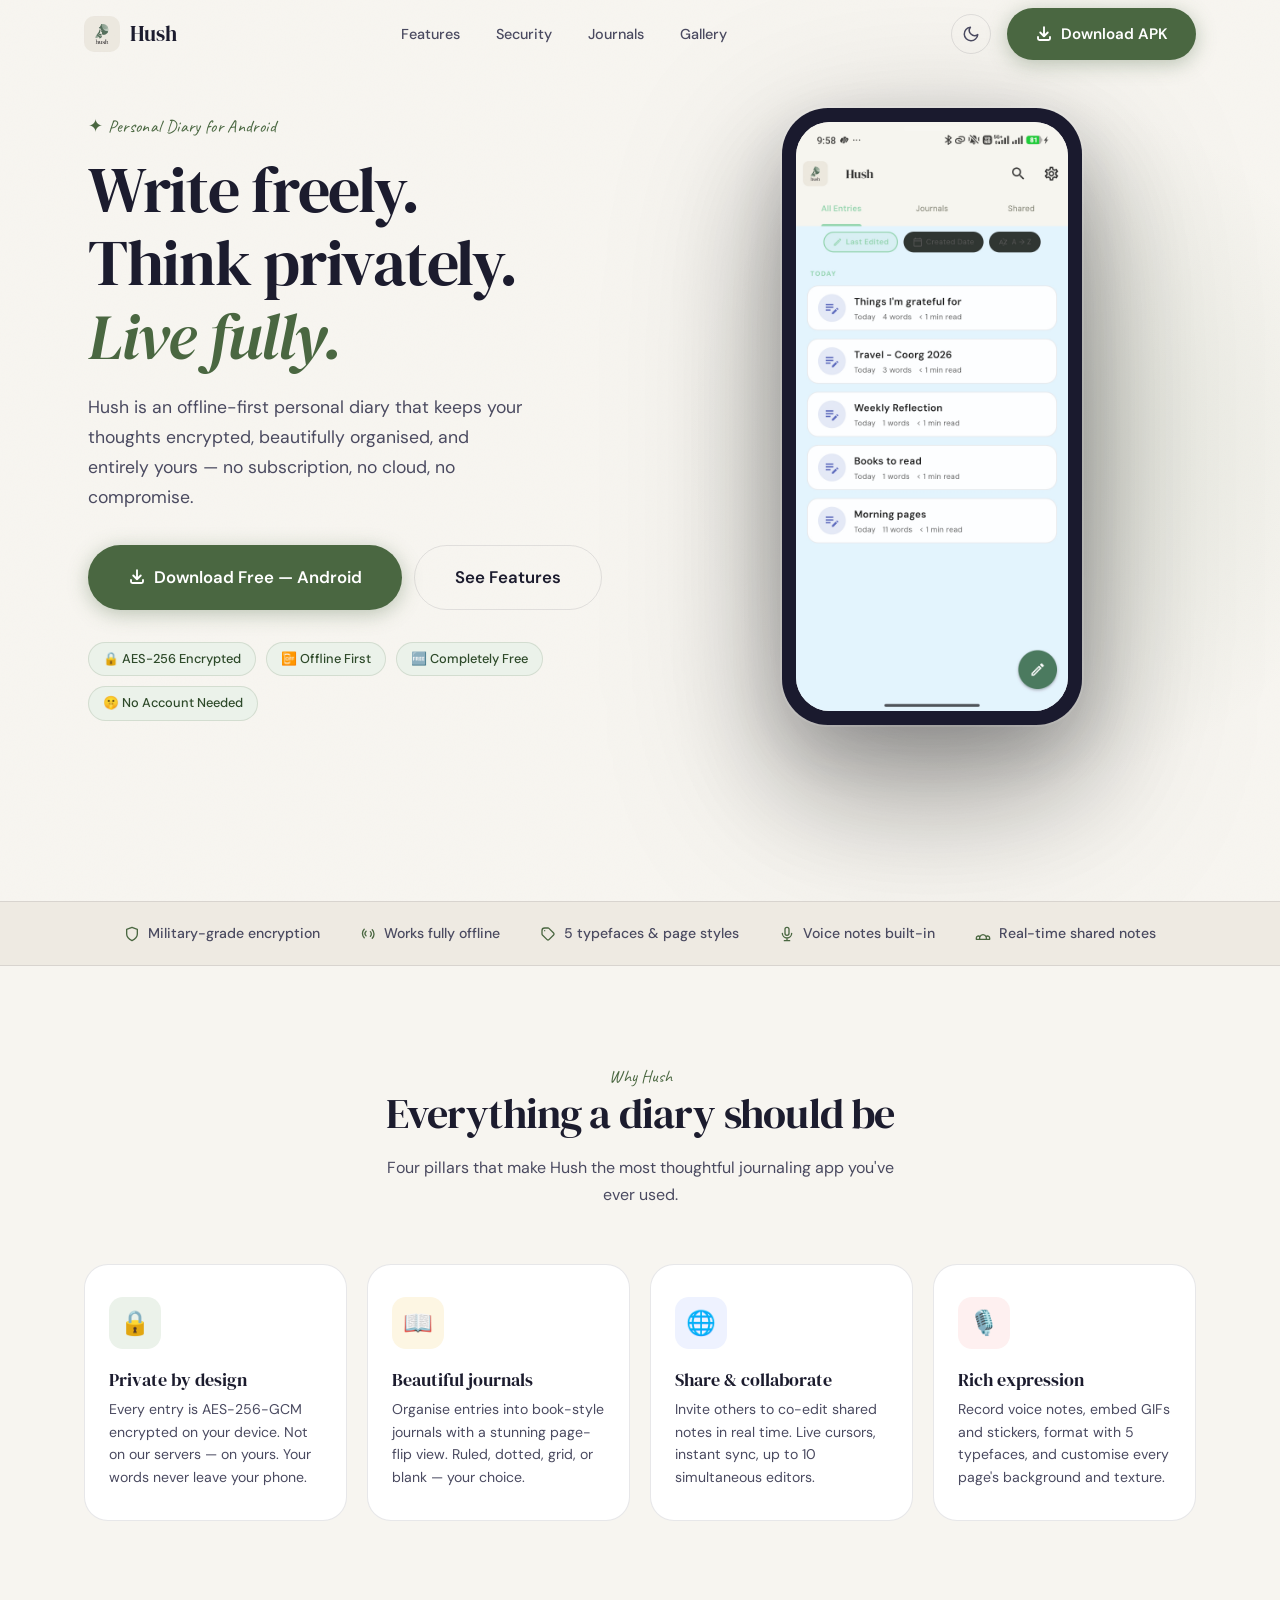
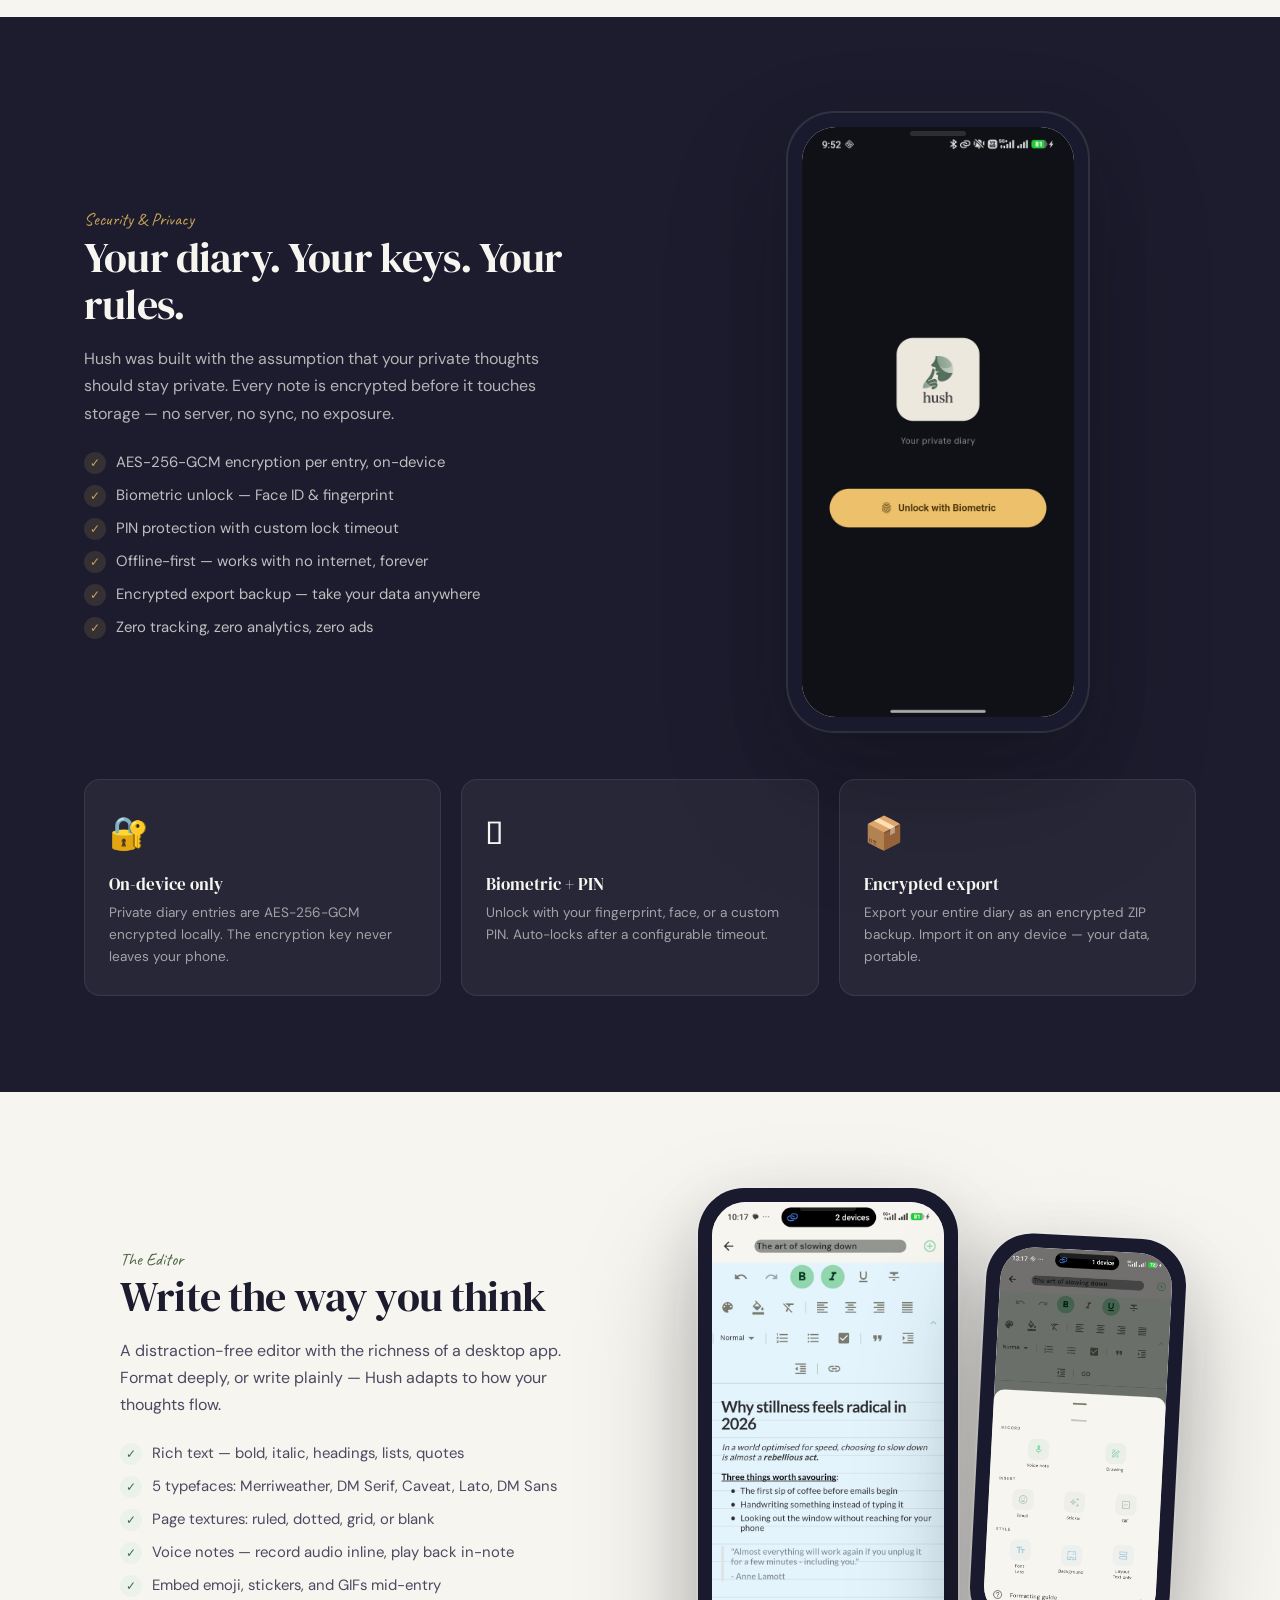
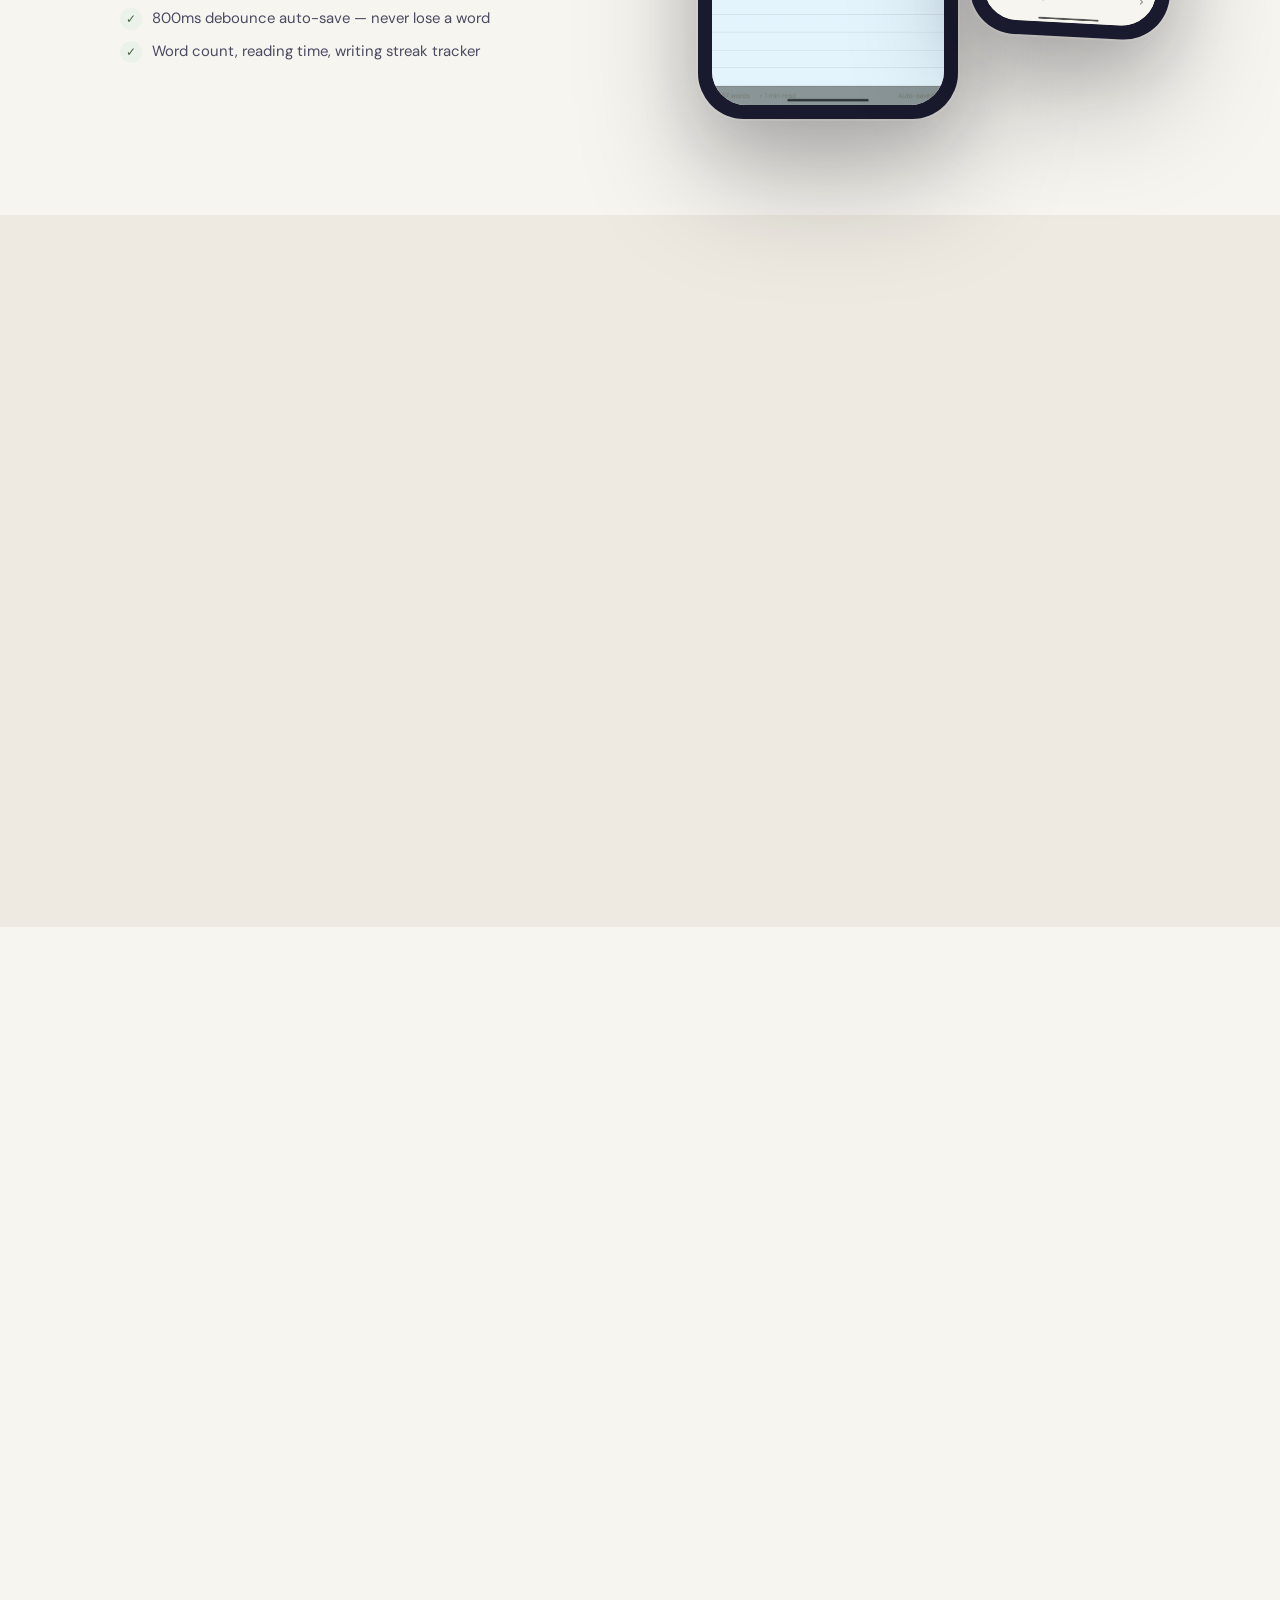
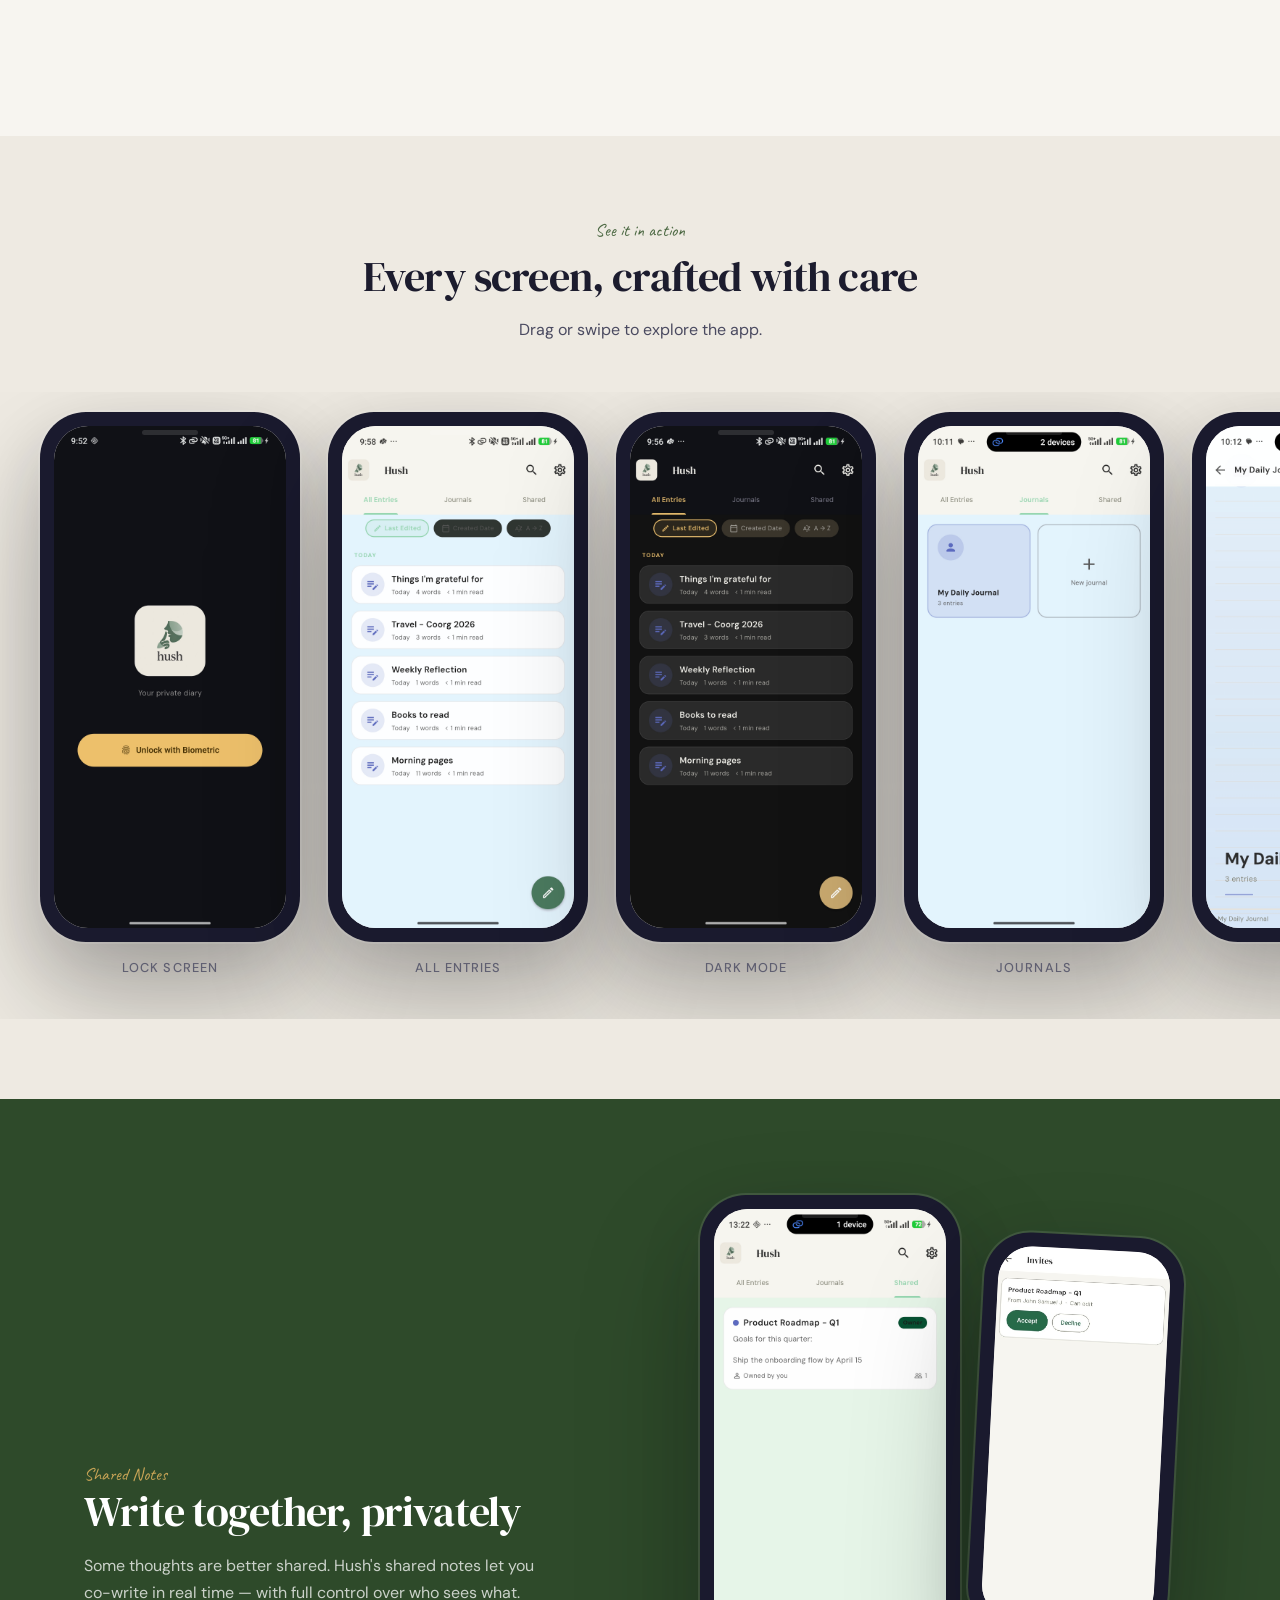
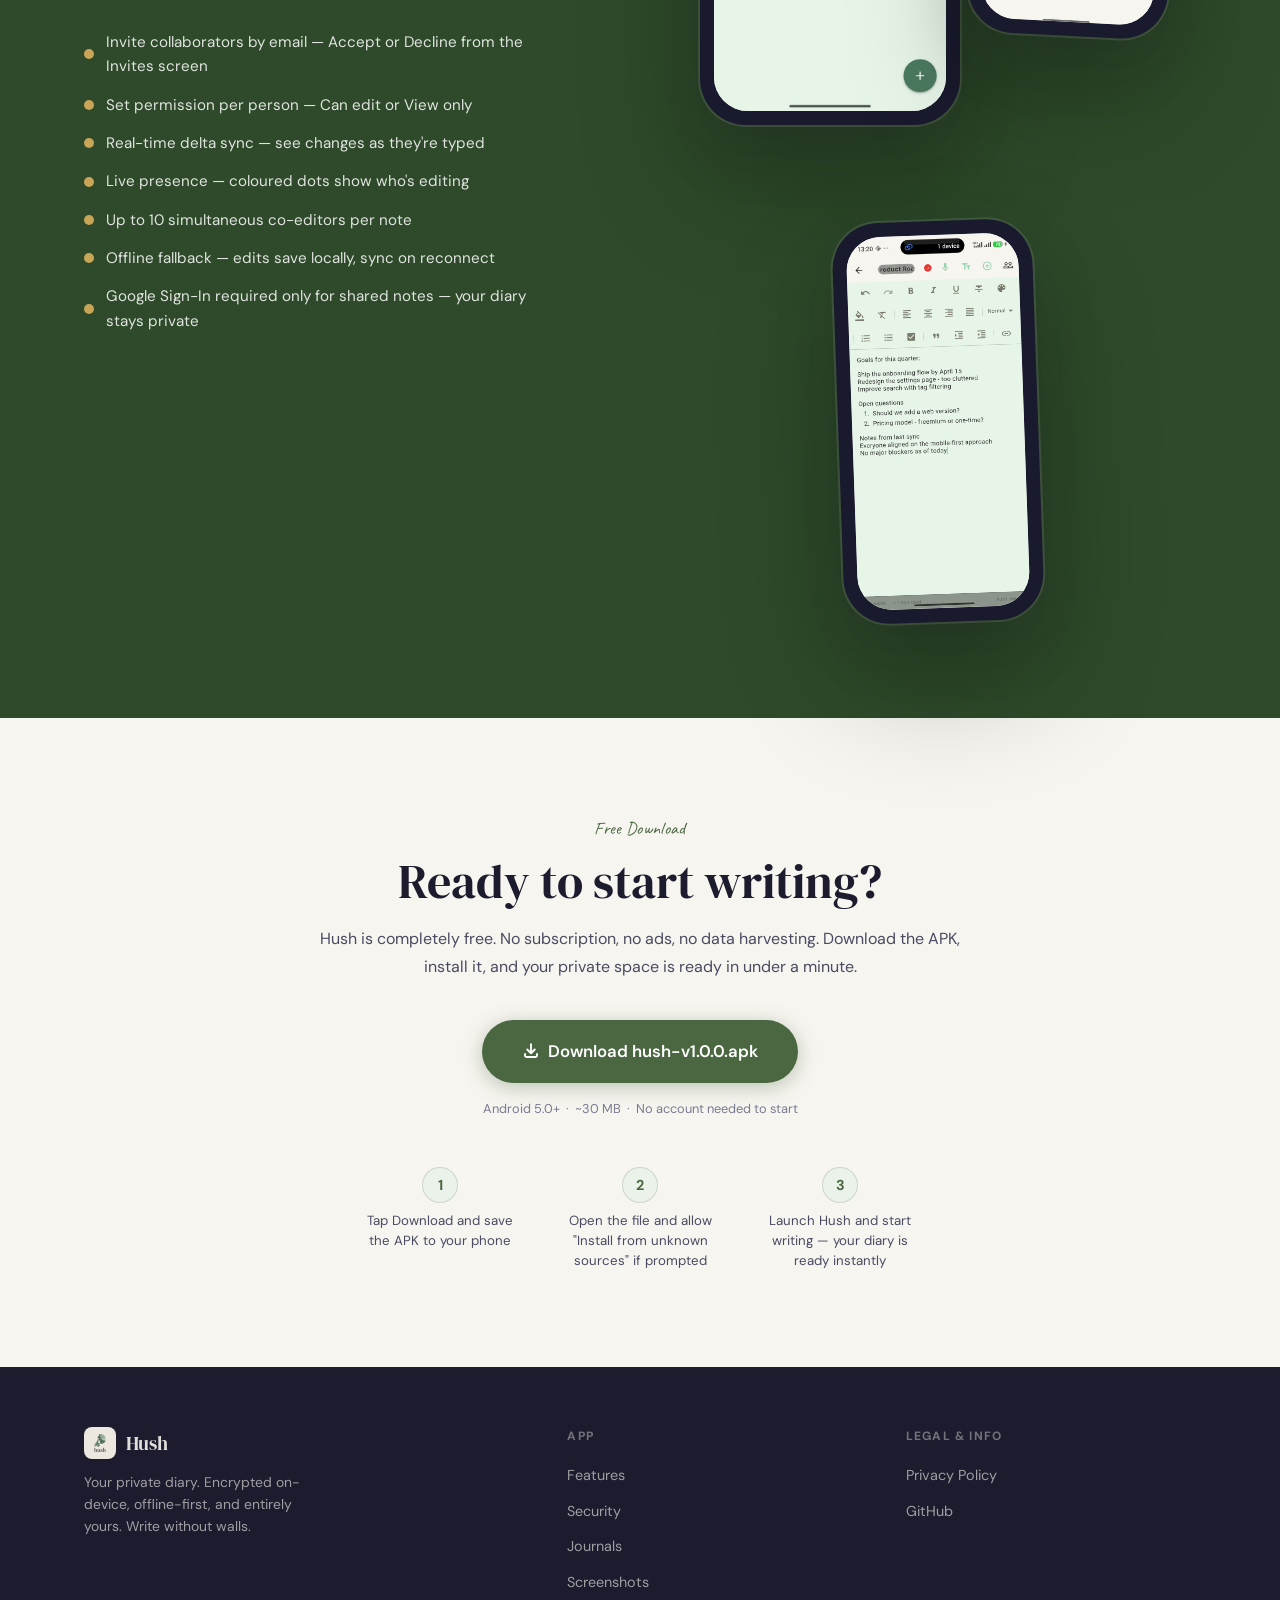
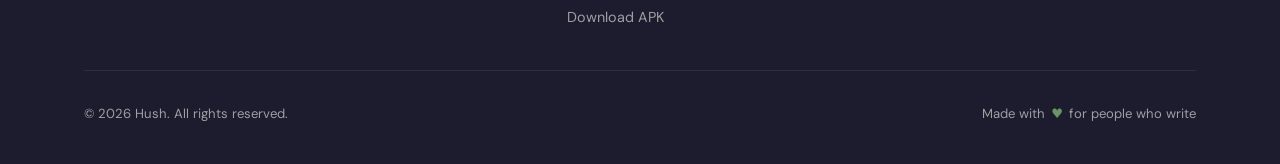
==== index.html @ 2250b453 "first push" ====
<!DOCTYPE html>
<html lang="en" data-theme="light">
<head>
  <meta charset="UTF-8" />
  <meta name="viewport" content="width=device-width, initial-scale=1.0" />
  <title>Hush — Your Private Diary</title>
  <meta name="description" content="Hush is an offline-first personal diary with AES-256 encryption, rich text editing, voice notes, journals, and real-time shared notes. Free to download for Android." />

  <!-- Open Graph -->
  <meta property="og:title"       content="Hush — Your Private Diary" />
  <meta property="og:description" content="Write freely. Think privately. Live fully. Offline-first, encrypted personal diary for Android." />
  <meta property="og:image"       content="assets/ss_entries.jpg" />
  <meta property="og:type"        content="website" />

  <!-- Favicon using app logo -->
  <link rel="icon" type="image/jpeg" href="assets/logo.jpg" />

  <link rel="stylesheet" href="css/style.css" />
</head>
<body>

<!-- ═══════════════════════════════════════════════════════════
     NAVBAR
════════════════════════════════════════════════════════════════ -->
<nav class="nav" role="navigation" aria-label="Main navigation">
  <div class="container nav__inner">
    <a href="#" class="nav__logo" aria-label="Hush home">
      <img src="assets/logo.jpg" alt="Hush logo" class="nav__logo-img" />
      Hush
    </a>

    <ul class="nav__links">
      <li><a href="#features">Features</a></li>
      <li><a href="#security">Security</a></li>
      <li><a href="#journals">Journals</a></li>
      <li><a href="#gallery">Gallery</a></li>
    </ul>

    <div class="nav__right">
      <button class="theme-toggle" id="theme-toggle" aria-label="Toggle dark mode">
        <!-- Moon -->
        <svg class="icon-moon" xmlns="http://www.w3.org/2000/svg" width="18" height="18" fill="none" viewBox="0 0 24 24" stroke="currentColor" stroke-width="2"><path stroke-linecap="round" stroke-linejoin="round" d="M21 12.79A9 9 0 1111.21 3 7 7 0 0021 12.79z"/></svg>
        <!-- Sun -->
        <svg class="icon-sun" xmlns="http://www.w3.org/2000/svg" width="18" height="18" fill="none" viewBox="0 0 24 24" stroke="currentColor" stroke-width="2"><circle cx="12" cy="12" r="5"/><path stroke-linecap="round" d="M12 1v2M12 21v2M4.22 4.22l1.42 1.42M18.36 18.36l1.42 1.42M1 12h2M21 12h2M4.22 19.78l1.42-1.42M18.36 5.64l1.42-1.42"/></svg>
      </button>
      <a href="downloads/hush-v1.0.0.apk" class="btn btn--primary js-download" download>
        <svg xmlns="http://www.w3.org/2000/svg" fill="none" viewBox="0 0 24 24" stroke="currentColor" stroke-width="2.5"><path stroke-linecap="round" stroke-linejoin="round" d="M4 16v2a2 2 0 002 2h12a2 2 0 002-2v-2M7 10l5 5 5-5M12 15V3"/></svg>
        Download APK
      </a>
    </div>
  </div>
</nav>


<!-- ═══════════════════════════════════════════════════════════
     HERO
════════════════════════════════════════════════════════════════ -->
<section class="hero" aria-label="Hero">
  <div class="hero__blob"></div>
  <div class="container hero__inner">

    <!-- Text -->
    <div class="hero__text">
      <span class="eyebrow">✦ Personal Diary for Android</span>
      <h1 class="hero__headline">
        Write freely.<br>
        Think privately.<br>
        <em>Live fully.</em>
      </h1>
      <p class="hero__sub">
        Hush is an offline-first personal diary that keeps your thoughts encrypted,
        beautifully organised, and entirely yours — no subscription, no cloud, no compromise.
      </p>
      <div class="hero__actions">
        <a href="downloads/hush-v1.0.0.apk" class="btn btn--primary btn--large js-download" download>
          <svg xmlns="http://www.w3.org/2000/svg" fill="none" viewBox="0 0 24 24" stroke="currentColor" stroke-width="2.5"><path stroke-linecap="round" stroke-linejoin="round" d="M4 16v2a2 2 0 002 2h12a2 2 0 002-2v-2M7 10l5 5 5-5M12 15V3"/></svg>
          Download Free — Android
        </a>
        <a href="#features" class="btn btn--ghost btn--large">See Features</a>
      </div>
      <div class="hero__badges">
        <span class="badge">🔒 AES-256 Encrypted</span>
        <span class="badge">📴 Offline First</span>
        <span class="badge">🆓 Completely Free</span>
        <span class="badge">🤫 No Account Needed</span>
      </div>
    </div>

    <!-- Phone mockup -->
    <div class="hero__visual">
      <div class="hero__phone-wrap">
        <div class="phone phone--lg">
          <div class="phone-screen">
            <img src="assets/ss_entries.jpg" alt="Hush all entries screen — light mode" loading="eager" />
          </div>
        </div>
      </div>
    </div>

  </div>
</section>


<!-- ═══════════════════════════════════════════════════════════
     TRUST BAR
════════════════════════════════════════════════════════════════ -->
<div class="trust-bar">
  <div class="trust-bar__inner">
    <div class="trust-item">
      <svg xmlns="http://www.w3.org/2000/svg" width="16" height="16" fill="none" viewBox="0 0 24 24" stroke="currentColor" stroke-width="2"><path stroke-linecap="round" stroke-linejoin="round" d="M12 22s8-4 8-10V5l-8-3-8 3v7c0 6 8 10 8 10z"/></svg>
      Military-grade encryption
    </div>
    <div class="trust-item">
      <svg xmlns="http://www.w3.org/2000/svg" width="16" height="16" fill="none" viewBox="0 0 24 24" stroke="currentColor" stroke-width="2"><path stroke-linecap="round" stroke-linejoin="round" d="M18.364 5.636a9 9 0 010 12.728M15.536 8.464a5 5 0 010 7.072M6.343 17.657a9 9 0 010-12.728M9.172 14.828a5 5 0 010-7.071"/></svg>
      Works fully offline
    </div>
    <div class="trust-item">
      <svg xmlns="http://www.w3.org/2000/svg" width="16" height="16" fill="none" viewBox="0 0 24 24" stroke="currentColor" stroke-width="2"><path stroke-linecap="round" stroke-linejoin="round" d="M7 7h.01M7 3h5c.512 0 1.024.195 1.414.586l7 7a2 2 0 010 2.828l-7 7a2 2 0 01-2.828 0l-7-7A2 2 0 013 12V7a4 4 0 014-4z"/></svg>
      5 typefaces &amp; page styles
    </div>
    <div class="trust-item">
      <svg xmlns="http://www.w3.org/2000/svg" width="16" height="16" fill="none" viewBox="0 0 24 24" stroke="currentColor" stroke-width="2"><path stroke-linecap="round" stroke-linejoin="round" d="M19 11a7 7 0 01-7 7m0 0a7 7 0 01-7-7m7 7v4m0 0H8m4 0h4m-4-8a3 3 0 01-3-3V5a3 3 0 016 0v6a3 3 0 01-3 3z"/></svg>
      Voice notes built-in
    </div>
    <div class="trust-item">
      <svg xmlns="http://www.w3.org/2000/svg" width="16" height="16" fill="none" viewBox="0 0 24 24" stroke="currentColor" stroke-width="2"><path stroke-linecap="round" stroke-linejoin="round" d="M17 20h5v-2a3 3 0 00-5.356-1.857M17 20H7m10 0v-2c0-.656-.126-1.283-.356-1.857M7 20H2v-2a3 3 0 015.356-1.857M7 20v-2c0-.656.126-1.283.356-1.857m0 0a5.002 5.002 0 019.288 0"/></svg>
      Real-time shared notes
    </div>
  </div>
</div>


<!-- ═══════════════════════════════════════════════════════════
     FEATURE PILLARS
════════════════════════════════════════════════════════════════ -->
<section class="pillars" id="features">
  <div class="container">
    <div class="pillars__header">
      <span class="section-label">Why Hush</span>
      <h2 class="section-title">Everything a diary should be</h2>
      <p class="section-sub">Four pillars that make Hush the most thoughtful journaling app you've ever used.</p>
    </div>

    <div class="pillars__grid">
      <div class="pillar-card fade-up">
        <div class="pillar-card__icon pillar-card__icon--green">🔒</div>
        <h3>Private by design</h3>
        <p>Every entry is AES-256-GCM encrypted on your device. Not on our servers — on yours. Your words never leave your phone.</p>
      </div>
      <div class="pillar-card fade-up fade-up-delay-1">
        <div class="pillar-card__icon pillar-card__icon--gold">📖</div>
        <h3>Beautiful journals</h3>
        <p>Organise entries into book-style journals with a stunning page-flip view. Ruled, dotted, grid, or blank — your choice.</p>
      </div>
      <div class="pillar-card fade-up fade-up-delay-2">
        <div class="pillar-card__icon pillar-card__icon--blue">🌐</div>
        <h3>Share &amp; collaborate</h3>
        <p>Invite others to co-edit shared notes in real time. Live cursors, instant sync, up to 10 simultaneous editors.</p>
      </div>
      <div class="pillar-card fade-up fade-up-delay-3">
        <div class="pillar-card__icon pillar-card__icon--rose">🎙️</div>
        <h3>Rich expression</h3>
        <p>Record voice notes, embed GIFs and stickers, format with 5 typefaces, and customise every page's background and texture.</p>
      </div>
    </div>
  </div>
</section>


<!-- ═══════════════════════════════════════════════════════════
     SECURITY SECTION (dark background)
════════════════════════════════════════════════════════════════ -->
<section class="security" id="security">
  <div class="container">
    <div class="feature-row">
      <!-- Text -->
      <div class="feature-row__text fade-up">
        <span class="section-label">Security &amp; Privacy</span>
        <h2 class="section-title">Your diary. Your keys. Your rules.</h2>
        <p class="section-sub">
          Hush was built with the assumption that your private thoughts should stay private.
          Every note is encrypted before it touches storage — no server, no sync, no exposure.
        </p>
        <ul class="feature-list">
          <li>AES-256-GCM encryption per entry, on-device</li>
          <li>Biometric unlock — Face ID &amp; fingerprint</li>
          <li>PIN protection with custom lock timeout</li>
          <li>Offline-first — works with no internet, forever</li>
          <li>Encrypted export backup — take your data anywhere</li>
          <li>Zero tracking, zero analytics, zero ads</li>
        </ul>
      </div>

      <!-- Phone -->
      <div class="feature-row__visual fade-up fade-up-delay-2">
        <div class="phone phone--lg">
          <div class="phone-screen">
            <img src="assets/ss_lock.jpg" alt="Hush biometric lock screen" loading="lazy" />
          </div>
        </div>
      </div>
    </div>

    <!-- Security cards -->
    <div class="security-cards">
      <div class="security-card fade-up">
        <div class="security-card__icon">🔐</div>
        <h3>On-device only</h3>
        <p>Private diary entries are AES-256-GCM encrypted locally. The encryption key never leaves your phone.</p>
      </div>
      <div class="security-card fade-up fade-up-delay-1">
        <div class="security-card__icon">🫆</div>
        <h3>Biometric + PIN</h3>
        <p>Unlock with your fingerprint, face, or a custom PIN. Auto-locks after a configurable timeout.</p>
      </div>
      <div class="security-card fade-up fade-up-delay-2">
        <div class="security-card__icon">📦</div>
        <h3>Encrypted export</h3>
        <p>Export your entire diary as an encrypted ZIP backup. Import it on any device — your data, portable.</p>
      </div>
    </div>
  </div>
</section>


<!-- ═══════════════════════════════════════════════════════════
     WRITING / EDITOR SECTION
════════════════════════════════════════════════════════════════ -->
<section class="writing" id="writing">
  <div class="container">
    <div class="feature-row feature-row--reverse">
      <!-- Phone -->
      <div class="feature-row__visual fade-up">
        <div style="position:relative; display:flex; gap:20px; align-items:flex-start; justify-content:center;">
          <div class="phone">
            <div class="phone-screen">
              <img src="assets/ss_editor.jpg" alt="Hush rich text editor with toolbar" loading="lazy" />
            </div>
          </div>
          <div class="phone phone--sm" style="margin-top:48px; transform:rotate(3deg);">
            <div class="phone-screen">
              <img src="assets/ss_insert.jpg" alt="Hush insert sheet — voice, sticker, GIF, font, background" loading="lazy" />
            </div>
          </div>
        </div>
      </div>

      <!-- Text -->
      <div class="feature-row__text fade-up fade-up-delay-1">
        <span class="section-label">The Editor</span>
        <h2 class="section-title">Write the way you think</h2>
        <p class="section-sub">
          A distraction-free editor with the richness of a desktop app. Format deeply, or write plainly —
          Hush adapts to how your thoughts flow.
        </p>
        <ul class="feature-list">
          <li>Rich text — bold, italic, headings, lists, quotes</li>
          <li>5 typefaces: Merriweather, DM Serif, Caveat, Lato, DM Sans</li>
          <li>Page textures: ruled, dotted, grid, or blank</li>
          <li>Voice notes — record audio inline, play back in-note</li>
          <li>Embed emoji, stickers, and GIFs mid-entry</li>
          <li>800ms debounce auto-save — never lose a word</li>
          <li>Word count, reading time, writing streak tracker</li>
        </ul>
      </div>
    </div>
  </div>
</section>


<!-- ═══════════════════════════════════════════════════════════
     JOURNALS SECTION
════════════════════════════════════════════════════════════════ -->
<section class="journals" id="journals">
  <div class="container">
    <div class="feature-row">
      <!-- Text -->
      <div class="feature-row__text fade-up">
        <span class="section-label">Journals</span>
        <h2 class="section-title">Your life, beautifully organised</h2>
        <p class="section-sub">
          Group entries into personal journals — each one a book. Flip through pages, find any entry
          in seconds, and keep chapters of your life neatly separated.
        </p>
        <ul class="feature-list">
          <li>Create unlimited journals with custom names</li>
          <li>Book-style page-flip view — swipe through entries</li>
          <li>Sort by last edited, created date, or A–Z</li>
          <li>PIN-lock individual journals for extra privacy</li>
          <li>Full-text search across all entries and journals</li>
          <li>Activity heatmap — see your writing streak at a glance</li>
        </ul>
      </div>

      <!-- Two phones clustered -->
      <div class="feature-row__visual fade-up fade-up-delay-1">
        <div class="journals__phone-cluster">
          <div class="phone">
            <div class="phone-screen">
              <img src="assets/ss_journals.jpg" alt="Hush journals grid view" loading="lazy" />
            </div>
          </div>
          <div class="phone phone--sm">
            <div class="phone-screen">
              <img src="assets/ss_entry_1.jpg" alt="Hush journal book view — April 1 entry" loading="lazy" />
            </div>
          </div>
        </div>
      </div>
    </div>
  </div>
</section>


<!-- ═══════════════════════════════════════════════════════════
     THEMES & CUSTOMISATION SECTION
════════════════════════════════════════════════════════════════ -->
<section class="themes" id="themes">
  <div class="container">
    <div class="feature-row feature-row--reverse">
      <!-- Phone -->
      <div class="feature-row__visual fade-up">
        <div class="phone phone--lg">
          <div class="phone-screen">
            <img src="assets/ss_settings.jpg" alt="Hush themes and backgrounds settings" loading="lazy" />
          </div>
        </div>
      </div>

      <!-- Text -->
      <div class="feature-row__text fade-up fade-up-delay-1">
        <span class="section-label">Themes &amp; Backgrounds</span>
        <h2 class="section-title">Make it feel like yours</h2>
        <p class="section-sub">
          Hush is a canvas. Choose a theme that matches your mood, pick a background from the curated
          palette, or use your own photo from the gallery.
        </p>
        <ul class="feature-list">
          <li>4 app themes: Hush, Midnight, Forest, Ocean</li>
          <li>11 background presets: Parchment, Sakura, Dusk, Mint, Noir &amp; more</li>
          <li>Custom gallery photo as note background</li>
          <li>Per-note background overrides</li>
          <li>Page line styles: None, Ruled, Dotted, Grid</li>
          <li>Full dark mode with one tap</li>
        </ul>
      </div>
    </div>
  </div>
</section>


<!-- ═══════════════════════════════════════════════════════════
     SCREENSHOT GALLERY
════════════════════════════════════════════════════════════════ -->
<section class="gallery" id="gallery">
  <div class="gallery__header container">
    <span class="section-label" style="display:block; text-align:center;">See it in action</span>
    <h2 class="section-title" style="text-align:center;">Every screen, crafted with care</h2>
    <p class="section-sub" style="text-align:center; margin:0 auto;">Drag or swipe to explore the app.</p>
  </div>

  <div class="gallery__track">
    <div class="gallery__item">
      <div class="phone">
        <div class="phone-screen">
          <img src="assets/ss_lock.jpg" alt="Lock screen" loading="lazy" />
        </div>
      </div>
      <span class="gallery__caption">Lock Screen</span>
    </div>
    <div class="gallery__item">
      <div class="phone">
        <div class="phone-screen">
          <img src="assets/ss_entries.jpg" alt="All entries" loading="lazy" />
        </div>
      </div>
      <span class="gallery__caption">All Entries</span>
    </div>
    <div class="gallery__item">
      <div class="phone">
        <div class="phone-screen">
          <img src="assets/ss_entries_dark.jpg" alt="All entries dark mode" loading="lazy" />
        </div>
      </div>
      <span class="gallery__caption">Dark Mode</span>
    </div>
    <div class="gallery__item">
      <div class="phone">
        <div class="phone-screen">
          <img src="assets/ss_journals.jpg" alt="Journals" loading="lazy" />
        </div>
      </div>
      <span class="gallery__caption">Journals</span>
    </div>
    <div class="gallery__item">
      <div class="phone">
        <div class="phone-screen">
          <img src="assets/ss_book_cover.jpg" alt="Book view cover" loading="lazy" />
        </div>
      </div>
      <span class="gallery__caption">Book View</span>
    </div>
    <div class="gallery__item">
      <div class="phone">
        <div class="phone-screen">
          <img src="assets/ss_entry_2.jpg" alt="Journal entry — April 2" loading="lazy" />
        </div>
      </div>
      <span class="gallery__caption">Journal Entry</span>
    </div>
    <div class="gallery__item">
      <div class="phone">
        <div class="phone-screen">
          <img src="assets/ss_entry_3.jpg" alt="Journal entry — April 3" loading="lazy" />
        </div>
      </div>
      <span class="gallery__caption">Reading View</span>
    </div>
    <div class="gallery__item">
      <div class="phone">
        <div class="phone-screen">
          <img src="assets/ss_editor.jpg" alt="Rich text editor" loading="lazy" />
        </div>
      </div>
      <span class="gallery__caption">Rich Editor</span>
    </div>
    <div class="gallery__item">
      <div class="phone">
        <div class="phone-screen">
          <img src="assets/ss_insert.jpg" alt="Insert tools — voice, sticker, GIF" loading="lazy" />
        </div>
      </div>
      <span class="gallery__caption">Insert Tools</span>
    </div>
    <div class="gallery__item">
      <div class="phone">
        <div class="phone-screen">
          <img src="assets/ss_shared.jpg" alt="Shared notes list" loading="lazy" />
        </div>
      </div>
      <span class="gallery__caption">Shared Notes</span>
    </div>
    <div class="gallery__item">
      <div class="phone">
        <div class="phone-screen">
          <img src="assets/ss_shared_invite.jpg" alt="Invite to collaborate" loading="lazy" />
        </div>
      </div>
      <span class="gallery__caption">Invites</span>
    </div>
    <div class="gallery__item">
      <div class="phone">
        <div class="phone-screen">
          <img src="assets/ss_shared_editor.jpg" alt="Shared note editor — live collaboration" loading="lazy" />
        </div>
      </div>
      <span class="gallery__caption">Collaboration</span>
    </div>
    <div class="gallery__item">
      <div class="phone">
        <div class="phone-screen">
          <img src="assets/ss_settings.jpg" alt="Themes and settings" loading="lazy" />
        </div>
      </div>
      <span class="gallery__caption">Themes</span>
    </div>
  </div>
</section>


<!-- ═══════════════════════════════════════════════════════════
     SHARED NOTES / COLLABORATION SECTION
════════════════════════════════════════════════════════════════ -->
<section class="collab" id="collab">
  <div class="container">
    <div class="feature-row">
      <!-- Text -->
      <div class="feature-row__text fade-up">
        <span class="section-label">Shared Notes</span>
        <h2 class="section-title" style="color:#fff;">Write together, privately</h2>
        <p class="section-sub">
          Some thoughts are better shared. Hush's shared notes let you co-write in real time —
          with full control over who sees what.
        </p>
        <ul class="collab__list">
          <li><span class="collab__dot"></span>Invite collaborators by email — Accept or Decline from the Invites screen</li>
          <li><span class="collab__dot"></span>Set permission per person — Can edit or View only</li>
          <li><span class="collab__dot"></span>Real-time delta sync — see changes as they're typed</li>
          <li><span class="collab__dot"></span>Live presence — coloured dots show who's editing</li>
          <li><span class="collab__dot"></span>Up to 10 simultaneous co-editors per note</li>
          <li><span class="collab__dot"></span>Offline fallback — edits save locally, sync on reconnect</li>
          <li><span class="collab__dot"></span>Google Sign-In required only for shared notes — your diary stays private</li>
        </ul>
      </div>

      <!-- Three phones: list, editor, invites -->
      <div class="collab__visual fade-up fade-up-delay-1">
        <div style="position:relative; display:flex; gap:16px; align-items:flex-start; justify-content:center; flex-wrap:wrap;">
          <div class="phone" style="flex-shrink:0;">
            <div class="phone-screen">
              <img src="assets/ss_shared.jpg" alt="Hush shared notes list" loading="lazy" />
            </div>
          </div>
          <div class="phone phone--sm" style="margin-top:40px; transform:rotate(3deg); flex-shrink:0;">
            <div class="phone-screen">
              <img src="assets/ss_shared_invite.jpg" alt="Hush invite to collaborate" loading="lazy" />
            </div>
          </div>
          <div class="phone phone--sm" style="margin-top:80px; transform:rotate(-2deg); flex-shrink:0;">
            <div class="phone-screen">
              <img src="assets/ss_shared_editor.jpg" alt="Hush shared note editor" loading="lazy" />
            </div>
          </div>
        </div>
      </div>
    </div>
  </div>
</section>


<!-- ═══════════════════════════════════════════════════════════
     DOWNLOAD CTA
════════════════════════════════════════════════════════════════ -->
<section class="download" id="download">
  <div class="container">
    <div class="download__inner">
      <span class="eyebrow" style="display:block; text-align:center;">Free Download</span>
      <h2 class="download__title">Ready to start writing?</h2>
      <p class="download__sub">
        Hush is completely free. No subscription, no ads, no data harvesting.
        Download the APK, install it, and your private space is ready in under a minute.
      </p>

      <div class="download__cta">
        <a href="downloads/hush-v1.0.0.apk" class="btn btn--primary btn--large js-download" download>
          <svg xmlns="http://www.w3.org/2000/svg" fill="none" viewBox="0 0 24 24" stroke="currentColor" stroke-width="2.5" width="20" height="20"><path stroke-linecap="round" stroke-linejoin="round" d="M4 16v2a2 2 0 002 2h12a2 2 0 002-2v-2M7 10l5 5 5-5M12 15V3"/></svg>
          Download hush-v1.0.0.apk
        </a>
        <p class="download__meta">Android 5.0+ &nbsp;·&nbsp; ~30 MB &nbsp;·&nbsp; No account needed to start</p>
      </div>

      <div class="download__steps">
        <div class="download-step fade-up">
          <div class="download-step__num">1</div>
          <p>Tap Download and save the APK to your phone</p>
        </div>
        <div class="download-step fade-up fade-up-delay-1">
          <div class="download-step__num">2</div>
          <p>Open the file and allow "Install from unknown sources" if prompted</p>
        </div>
        <div class="download-step fade-up fade-up-delay-2">
          <div class="download-step__num">3</div>
          <p>Launch Hush and start writing — your diary is ready instantly</p>
        </div>
      </div>
    </div>
  </div>
</section>


<!-- ═══════════════════════════════════════════════════════════
     FOOTER
════════════════════════════════════════════════════════════════ -->
<footer class="footer" role="contentinfo">
  <div class="container">
    <div class="footer__inner">

      <!-- Brand -->
      <div>
        <div class="footer__brand-logo">
          <img src="assets/logo.jpg" alt="Hush" />
          Hush
        </div>
        <p class="footer__tagline">
          Your private diary. Encrypted on-device, offline-first, and entirely yours.
          Write without walls.
        </p>
      </div>

      <!-- App links -->
      <div>
        <p class="footer__col-title">App</p>
        <ul class="footer__links">
          <li><a href="#features">Features</a></li>
          <li><a href="#security">Security</a></li>
          <li><a href="#journals">Journals</a></li>
          <li><a href="#gallery">Screenshots</a></li>
          <li><a href="#download">Download APK</a></li>
        </ul>
      </div>

      <!-- Legal -->
      <div>
        <p class="footer__col-title">Legal &amp; Info</p>
        <ul class="footer__links">
          <li><a href="privacy.html">Privacy Policy</a></li>
          <li><a href="https://github.com/jjohnsamuel21/hush-personal-diary" target="_blank" rel="noopener">GitHub</a></li>
        </ul>
      </div>

    </div>

    <div class="footer__bottom">
      <p class="footer__copy">© 2026 Hush. All rights reserved.</p>
      <p class="footer__note">
        Made with <span class="footer__heart">♥</span> for people who write
      </p>
    </div>
  </div>
</footer>

<script src="js/main.js"></script>
</body>
</html>
---- css/style.css ----
/* ============================================================
   HUSH — Website Stylesheet
   Design: editorial, calm, papery. Sage green + warm cream.
   ============================================================ */

/* ── Google Fonts ──────────────────────────────────────────── */
@import url('https://fonts.googleapis.com/css2?family=DM+Serif+Display:ital@0;1&family=DM+Sans:wght@300;400;500;600&family=Caveat:wght@500&display=swap');

/* ── Design Tokens ─────────────────────────────────────────── */
:root {
  --cream:       #F7F5F0;
  --cream-2:     #EEEAE2;
  --cream-3:     #E4DFD5;
  --ink:         #1C1C2E;
  --ink-2:       #4A4A60;
  --ink-3:       #7A7A90;
  --sage:        #4A6741;
  --sage-2:      #6B9467;
  --sage-pale:   #EBF2EA;
  --sage-dark:   #2E4A2A;
  --gold:        #C9A557;
  --gold-pale:   #FDF6E3;
  --card:        #FFFFFF;
  --border:      rgba(28,28,46,0.10);
  --shadow-sm:   0 2px 12px rgba(28,28,46,0.07);
  --shadow-md:   0 8px 32px rgba(28,28,46,0.10);
  --shadow-lg:   0 24px 64px rgba(28,28,46,0.14);
  --radius:      16px;
  --radius-lg:   24px;
  --nav-h:       68px;
  --font-serif:  'DM Serif Display', Georgia, serif;
  --font-sans:   'DM Sans', system-ui, sans-serif;
  --font-hand:   'Caveat', cursive;
  --ease:        cubic-bezier(0.22, 1, 0.36, 1);
}

[data-theme="dark"] {
  --cream:       #0E0E1A;
  --cream-2:     #17172A;
  --cream-3:     #20203A;
  --ink:         #F0EDE6;
  --ink-2:       #B0ADBA;
  --ink-3:       #706D80;
  --sage:        #7DB87A;
  --sage-2:      #9DCF9A;
  --sage-pale:   #182018;
  --sage-dark:   #9DCF9A;
  --gold:        #D4B06A;
  --gold-pale:   #1E1A10;
  --card:        #17172A;
  --border:      rgba(240,237,230,0.08);
  --shadow-sm:   0 2px 12px rgba(0,0,0,0.3);
  --shadow-md:   0 8px 32px rgba(0,0,0,0.4);
  --shadow-lg:   0 24px 64px rgba(0,0,0,0.5);
}

/* ── Reset & Base ──────────────────────────────────────────── */
*, *::before, *::after { box-sizing: border-box; margin: 0; padding: 0; }

html {
  scroll-behavior: smooth;
  font-size: 16px;
}

body {
  font-family: var(--font-sans);
  background: var(--cream);
  color: var(--ink);
  line-height: 1.6;
  transition: background 0.3s var(--ease), color 0.3s var(--ease);
  overflow-x: hidden;
}

img { display: block; max-width: 100%; }
a { color: inherit; text-decoration: none; }
button { cursor: pointer; border: none; background: none; font-family: inherit; }

/* ── Typography ────────────────────────────────────────────── */
h1, h2, h3 { font-family: var(--font-serif); font-weight: 400; line-height: 1.15; }

.eyebrow {
  font-family: var(--font-hand);
  font-size: 1.1rem;
  color: var(--sage);
  letter-spacing: 0.02em;
  display: block;
  margin-bottom: 0.75rem;
}

/* ── Layout ────────────────────────────────────────────────── */
.container {
  max-width: 1160px;
  margin: 0 auto;
  padding: 0 24px;
}

section { padding: 96px 0; }
section.section--sm { padding: 64px 0; }
section.section--lg { padding: 128px 0; }

/* ── Buttons ───────────────────────────────────────────────── */
.btn {
  display: inline-flex;
  align-items: center;
  gap: 8px;
  padding: 14px 28px;
  border-radius: 50px;
  font-family: var(--font-sans);
  font-size: 0.95rem;
  font-weight: 600;
  transition: all 0.2s var(--ease);
  white-space: nowrap;
}

.btn--primary {
  background: var(--sage);
  color: #fff;
  box-shadow: 0 4px 20px rgba(74,103,65,0.35);
}
.btn--primary:hover {
  background: var(--sage-dark);
  transform: translateY(-2px);
  box-shadow: 0 8px 28px rgba(74,103,65,0.4);
}

.btn--ghost {
  background: transparent;
  color: var(--ink);
  border: 1.5px solid var(--border);
}
.btn--ghost:hover {
  background: var(--cream-2);
  border-color: var(--ink-3);
}

.btn--large { padding: 18px 40px; font-size: 1.05rem; }

.btn svg { width: 18px; height: 18px; flex-shrink: 0; }

/* ── Navbar ────────────────────────────────────────────────── */
.nav {
  position: fixed;
  top: 0; left: 0; right: 0;
  z-index: 100;
  height: var(--nav-h);
  display: flex;
  align-items: center;
  transition: background 0.3s var(--ease), box-shadow 0.3s var(--ease), backdrop-filter 0.3s;
}

.nav.scrolled {
  background: rgba(247,245,240,0.88);
  backdrop-filter: blur(16px);
  -webkit-backdrop-filter: blur(16px);
  box-shadow: 0 1px 0 var(--border);
}

[data-theme="dark"] .nav.scrolled {
  background: rgba(14,14,26,0.88);
}

.nav__inner {
  display: flex;
  align-items: center;
  justify-content: space-between;
  width: 100%;
}

.nav__logo {
  display: flex;
  align-items: center;
  gap: 10px;
  font-family: var(--font-serif);
  font-size: 1.3rem;
  color: var(--ink);
}

.nav__logo-img {
  width: 36px;
  height: 36px;
  border-radius: 10px;
  object-fit: cover;
}

.nav__links {
  display: flex;
  align-items: center;
  gap: 36px;
  list-style: none;
}

.nav__links a {
  font-size: 0.9rem;
  font-weight: 500;
  color: var(--ink-2);
  transition: color 0.2s;
}
.nav__links a:hover { color: var(--sage); }

.nav__right {
  display: flex;
  align-items: center;
  gap: 16px;
}

/* Dark mode toggle */
.theme-toggle {
  width: 40px;
  height: 40px;
  border-radius: 50%;
  display: flex;
  align-items: center;
  justify-content: center;
  color: var(--ink-2);
  transition: background 0.2s, color 0.2s;
  border: 1.5px solid var(--border);
}
.theme-toggle:hover { background: var(--cream-2); color: var(--sage); }
.theme-toggle .icon-sun { display: none; }
.theme-toggle .icon-moon { display: block; }
[data-theme="dark"] .theme-toggle .icon-sun { display: block; }
[data-theme="dark"] .theme-toggle .icon-moon { display: none; }

/* ── Phone Frame ───────────────────────────────────────────── */
.phone {
  position: relative;
  width: 260px;
  background: #1A1A2E;
  border-radius: 46px;
  padding: 14px;
  box-shadow:
    0 0 0 2px rgba(255,255,255,0.10),
    var(--shadow-lg),
    0 60px 120px rgba(0,0,0,0.25);
  flex-shrink: 0;
}

.phone::before {
  content: '';
  position: absolute;
  top: 18px;
  left: 50%;
  transform: translateX(-50%);
  width: 56px;
  height: 5px;
  background: rgba(255,255,255,0.12);
  border-radius: 3px;
}

.phone-screen {
  width: 100%;
  aspect-ratio: 9 / 19.5;
  border-radius: 34px;
  overflow: hidden;
  background: var(--cream);
}

.phone-screen img {
  width: 100%;
  height: 100%;
  object-fit: cover;
  object-position: top;
}

/* Phone size variants */
.phone--sm { width: 200px; }
.phone--lg { width: 300px; }

/* ── Hero ──────────────────────────────────────────────────── */
.hero {
  min-height: 100vh;
  display: flex;
  align-items: center;
  padding-top: var(--nav-h);
  background: var(--cream);
  position: relative;
  overflow: hidden;
}

/* Subtle paper grain overlay */
.hero::before {
  content: '';
  position: absolute;
  inset: 0;
  background-image: url("data:image/svg+xml,%3Csvg xmlns='http://www.w3.org/2000/svg' width='300' height='300'%3E%3Cfilter id='n'%3E%3CfeTurbulence type='fractalNoise' baseFrequency='0.75' numOctaves='4' stitchTiles='stitch'/%3E%3C/filter%3E%3Crect width='300' height='300' filter='url(%23n)' opacity='0.04'/%3E%3C/svg%3E");
  pointer-events: none;
  opacity: 0.5;
}

.hero__blob {
  position: absolute;
  right: -8%;
  top: 10%;
  width: 55vw;
  max-width: 700px;
  aspect-ratio: 1;
  background: radial-gradient(ellipse at center, rgba(74,103,65,0.12) 0%, transparent 70%);
  border-radius: 50%;
  pointer-events: none;
}

.hero__inner {
  display: grid;
  grid-template-columns: 1fr 1fr;
  gap: 64px;
  align-items: center;
  padding-top: 40px;
  padding-bottom: 80px;
  position: relative;
  z-index: 1;
}

.hero__text { max-width: 520px; }

.hero__headline {
  font-size: clamp(2.6rem, 5vw, 4rem);
  color: var(--ink);
  margin-bottom: 1.25rem;
  letter-spacing: -0.02em;
}

.hero__headline em {
  font-style: italic;
  color: var(--sage);
}

.hero__sub {
  font-size: 1.1rem;
  color: var(--ink-2);
  line-height: 1.7;
  margin-bottom: 2rem;
  max-width: 440px;
}

.hero__actions {
  display: flex;
  gap: 12px;
  flex-wrap: wrap;
  margin-bottom: 2rem;
}

.hero__badges {
  display: flex;
  flex-wrap: wrap;
  gap: 10px;
}

.badge {
  display: inline-flex;
  align-items: center;
  gap: 6px;
  padding: 6px 14px;
  border-radius: 50px;
  font-size: 0.8rem;
  font-weight: 500;
  background: var(--sage-pale);
  color: var(--sage-dark);
  border: 1px solid rgba(74,103,65,0.15);
}

[data-theme="dark"] .badge {
  color: var(--sage-2);
  border-color: rgba(125,184,122,0.2);
}

.hero__visual {
  position: relative;
  display: flex;
  justify-content: center;
  align-items: center;
}

.hero__phone-wrap {
  animation: phoneFloat 4s ease-in-out infinite;
  filter: drop-shadow(0 40px 80px rgba(0,0,0,0.2));
}

@keyframes phoneFloat {
  0%, 100% { transform: translateY(0) rotate(-2deg); }
  50%       { transform: translateY(-16px) rotate(-2deg); }
}

/* ── Trust Bar ─────────────────────────────────────────────── */
.trust-bar {
  background: var(--cream-2);
  border-top: 1px solid var(--border);
  border-bottom: 1px solid var(--border);
  padding: 20px 0;
}

.trust-bar__inner {
  display: flex;
  align-items: center;
  justify-content: center;
  gap: 40px;
  flex-wrap: wrap;
}

.trust-item {
  display: flex;
  align-items: center;
  gap: 8px;
  font-size: 0.88rem;
  font-weight: 500;
  color: var(--ink-2);
}

.trust-item svg { color: var(--sage); }

/* ── Pillars ───────────────────────────────────────────────── */
.pillars { background: var(--cream); }

.section-label {
  font-family: var(--font-hand);
  font-size: 1.1rem;
  color: var(--sage);
  margin-bottom: 0.5rem;
}

.section-title {
  font-size: clamp(1.8rem, 3.5vw, 2.6rem);
  color: var(--ink);
  margin-bottom: 1rem;
  letter-spacing: -0.02em;
}

.section-sub {
  font-size: 1rem;
  color: var(--ink-2);
  max-width: 520px;
  line-height: 1.7;
}

.pillars__header { text-align: center; margin-bottom: 56px; }
.pillars__header .section-sub { margin: 0 auto; }

.pillars__grid {
  display: grid;
  grid-template-columns: repeat(4, 1fr);
  gap: 20px;
}

.pillar-card {
  background: var(--card);
  border: 1px solid var(--border);
  border-radius: var(--radius-lg);
  padding: 32px 24px;
  transition: transform 0.3s var(--ease), box-shadow 0.3s var(--ease);
}

.pillar-card:hover {
  transform: translateY(-6px);
  box-shadow: var(--shadow-md);
}

.pillar-card__icon {
  width: 52px;
  height: 52px;
  border-radius: 14px;
  display: flex;
  align-items: center;
  justify-content: center;
  font-size: 1.5rem;
  margin-bottom: 20px;
}

.pillar-card__icon--green  { background: var(--sage-pale); }
.pillar-card__icon--gold   { background: var(--gold-pale); }
.pillar-card__icon--blue   { background: #EEF2FF; }
.pillar-card__icon--rose   { background: #FEF0F0; }

[data-theme="dark"] .pillar-card__icon--blue { background: #1A1A3A; }
[data-theme="dark"] .pillar-card__icon--rose { background: #2A1A1A; }

.pillar-card h3 {
  font-family: var(--font-serif);
  font-size: 1.15rem;
  margin-bottom: 8px;
  color: var(--ink);
}

.pillar-card p {
  font-size: 0.88rem;
  color: var(--ink-2);
  line-height: 1.6;
}

/* ── Feature Rows ──────────────────────────────────────────── */
.feature-row {
  display: grid;
  grid-template-columns: 1fr 1fr;
  gap: 80px;
  align-items: center;
}

.feature-row--reverse { direction: rtl; }
.feature-row--reverse > * { direction: ltr; }

.feature-row__text { max-width: 480px; }
.feature-row__text .section-title { margin-bottom: 1rem; }
.feature-row__text .section-sub { margin-bottom: 1.5rem; }

.feature-list {
  list-style: none;
  display: flex;
  flex-direction: column;
  gap: 10px;
  margin-top: 1.5rem;
}

.feature-list li {
  display: flex;
  align-items: flex-start;
  gap: 10px;
  font-size: 0.93rem;
  color: var(--ink-2);
  line-height: 1.5;
}

.feature-list li::before {
  content: '✓';
  width: 22px;
  height: 22px;
  border-radius: 50%;
  background: var(--sage-pale);
  color: var(--sage);
  font-size: 0.75rem;
  font-weight: 700;
  display: flex;
  align-items: center;
  justify-content: center;
  flex-shrink: 0;
  margin-top: 1px;
}

.feature-row__visual {
  display: flex;
  justify-content: center;
  align-items: center;
  gap: 20px;
  position: relative;
}

/* ── Security Section ──────────────────────────────────────── */
.security {
  background: var(--ink);
  color: var(--cream);
}

.security .section-label { color: var(--gold); }
.security .section-title { color: var(--cream); }
.security .section-sub   { color: rgba(247,245,240,0.7); }
.security .feature-list li { color: rgba(247,245,240,0.75); }
.security .feature-list li::before {
  background: rgba(201,165,87,0.15);
  color: var(--gold);
}

.security-cards {
  display: grid;
  grid-template-columns: repeat(3, 1fr);
  gap: 20px;
  margin-top: 3rem;
}

.security-card {
  background: rgba(255,255,255,0.05);
  border: 1px solid rgba(255,255,255,0.08);
  border-radius: var(--radius);
  padding: 28px 24px;
}

.security-card__icon {
  font-size: 2rem;
  margin-bottom: 16px;
}

.security-card h3 {
  font-family: var(--font-serif);
  font-size: 1.05rem;
  color: var(--cream);
  margin-bottom: 8px;
}

.security-card p {
  font-size: 0.85rem;
  color: rgba(247,245,240,0.6);
  line-height: 1.6;
}

/* ── Writing / Editor Section ──────────────────────────────── */
.writing { background: var(--cream); }

/* ── Journals Section ──────────────────────────────────────── */
.journals { background: var(--cream-2); }

.journals__phone-cluster {
  position: relative;
  width: 340px;
  height: 520px;
  flex-shrink: 0;
}

.journals__phone-cluster .phone:nth-child(1) {
  position: absolute;
  left: 0;
  top: 0;
  transform: rotate(-4deg);
  z-index: 1;
}

.journals__phone-cluster .phone:nth-child(2) {
  position: absolute;
  right: 0;
  top: 40px;
  transform: rotate(4deg);
  z-index: 2;
}

/* ── Themes Section ────────────────────────────────────────── */
.themes { background: var(--cream); }

/* ── Gallery ───────────────────────────────────────────────── */
.gallery {
  background: var(--cream-2);
  padding: 80px 0;
  overflow: hidden;
}

.gallery__header { text-align: center; margin-bottom: 48px; }

.gallery__track {
  display: flex;
  gap: 28px;
  overflow-x: auto;
  scroll-snap-type: x mandatory;
  padding: 20px 40px 40px;
  scrollbar-width: none;
  -ms-overflow-style: none;
  cursor: grab;
}

.gallery__track::-webkit-scrollbar { display: none; }
.gallery__track.grabbing { cursor: grabbing; }

.gallery__item {
  scroll-snap-align: center;
  flex-shrink: 0;
  display: flex;
  flex-direction: column;
  align-items: center;
  gap: 16px;
}

.gallery__caption {
  font-size: 0.8rem;
  font-weight: 500;
  color: var(--ink-3);
  text-transform: uppercase;
  letter-spacing: 0.08em;
}

/* ── Shared / Collab Section ───────────────────────────────── */
.collab {
  background: var(--sage-dark);
  color: var(--cream);
}

[data-theme="dark"] .collab {
  background: var(--sage-pale);
}

.collab .section-label { color: var(--gold); }
.collab .section-title { color: #fff; }
.collab .section-sub   { color: rgba(255,255,255,0.75); }

.collab__list {
  list-style: none;
  display: flex;
  flex-direction: column;
  gap: 14px;
  margin: 1.5rem 0;
}

.collab__list li {
  display: flex;
  align-items: center;
  gap: 12px;
  font-size: 0.95rem;
  color: rgba(255,255,255,0.85);
}

.collab__dot {
  width: 10px;
  height: 10px;
  border-radius: 50%;
  background: var(--gold);
  flex-shrink: 0;
}

.collab__soon {
  display: inline-block;
  padding: 4px 12px;
  border-radius: 50px;
  background: rgba(255,255,255,0.12);
  font-size: 0.75rem;
  font-weight: 600;
  color: var(--gold);
  border: 1px solid rgba(201,165,87,0.3);
  margin-left: 8px;
  vertical-align: middle;
}

.collab__visual {
  position: relative;
  display: flex;
  justify-content: center;
}

/* ── Download CTA ──────────────────────────────────────────── */
.download {
  background: var(--cream);
  text-align: center;
}

.download__inner {
  max-width: 640px;
  margin: 0 auto;
}

.download__title {
  font-size: clamp(2rem, 4vw, 3rem);
  color: var(--ink);
  margin-bottom: 1rem;
}

.download__sub {
  font-size: 1rem;
  color: var(--ink-2);
  margin-bottom: 2.5rem;
  line-height: 1.7;
}

.download__cta {
  display: flex;
  flex-direction: column;
  align-items: center;
  gap: 16px;
}

.download__meta {
  font-size: 0.8rem;
  color: var(--ink-3);
}

.download__steps {
  display: flex;
  gap: 40px;
  margin-top: 3rem;
  justify-content: center;
  flex-wrap: wrap;
}

.download-step {
  display: flex;
  flex-direction: column;
  align-items: center;
  gap: 8px;
  max-width: 160px;
  text-align: center;
}

.download-step__num {
  width: 36px;
  height: 36px;
  border-radius: 50%;
  background: var(--sage-pale);
  color: var(--sage);
  font-weight: 700;
  font-size: 0.9rem;
  display: flex;
  align-items: center;
  justify-content: center;
  border: 1.5px solid rgba(74,103,65,0.2);
}

.download-step p {
  font-size: 0.83rem;
  color: var(--ink-2);
  line-height: 1.5;
}

/* ── Footer ────────────────────────────────────────────────── */
.footer {
  background: var(--ink);
  color: rgba(247,245,240,0.6);
  padding: 60px 0 40px;
}

.footer__inner {
  display: grid;
  grid-template-columns: 1.5fr 1fr 1fr;
  gap: 48px;
  padding-bottom: 40px;
  border-bottom: 1px solid rgba(255,255,255,0.08);
  margin-bottom: 32px;
}

.footer__brand-logo {
  display: flex;
  align-items: center;
  gap: 10px;
  font-family: var(--font-serif);
  font-size: 1.2rem;
  color: rgba(247,245,240,0.9);
  margin-bottom: 12px;
}

.footer__brand-logo img {
  width: 32px;
  height: 32px;
  border-radius: 8px;
  object-fit: cover;
}

.footer__tagline {
  font-size: 0.87rem;
  line-height: 1.6;
  max-width: 240px;
}

.footer__col-title {
  font-family: var(--font-sans);
  font-size: 0.75rem;
  font-weight: 700;
  text-transform: uppercase;
  letter-spacing: 0.1em;
  color: rgba(247,245,240,0.4);
  margin-bottom: 16px;
}

.footer__links {
  list-style: none;
  display: flex;
  flex-direction: column;
  gap: 10px;
}

.footer__links a {
  font-size: 0.9rem;
  color: rgba(247,245,240,0.6);
  transition: color 0.2s;
}
.footer__links a:hover { color: rgba(247,245,240,0.9); }

.footer__bottom {
  display: flex;
  align-items: center;
  justify-content: space-between;
  flex-wrap: wrap;
  gap: 12px;
}

.footer__copy {
  font-size: 0.82rem;
}

.footer__note {
  font-size: 0.82rem;
  display: flex;
  align-items: center;
  gap: 6px;
}

.footer__heart { color: var(--sage-2); }

/* ── Scroll Animations ─────────────────────────────────────── */
.fade-up {
  opacity: 0;
  transform: translateY(32px);
  transition: opacity 0.6s var(--ease), transform 0.6s var(--ease);
}

.fade-up.visible {
  opacity: 1;
  transform: translateY(0);
}

.fade-up-delay-1 { transition-delay: 0.1s; }
.fade-up-delay-2 { transition-delay: 0.2s; }
.fade-up-delay-3 { transition-delay: 0.3s; }
.fade-up-delay-4 { transition-delay: 0.4s; }

/* ── Responsive ────────────────────────────────────────────── */
@media (max-width: 960px) {
  .pillars__grid { grid-template-columns: repeat(2, 1fr); }

  .hero__inner {
    grid-template-columns: 1fr;
    text-align: center;
    gap: 48px;
  }
  .hero__text { max-width: none; margin: 0 auto; }
  .hero__sub { margin: 0 auto 2rem; }
  .hero__actions { justify-content: center; }
  .hero__badges { justify-content: center; }
  .hero__visual { margin: 0 auto; }
  .hero__blob { display: none; }

  .feature-row {
    grid-template-columns: 1fr;
    gap: 48px;
    text-align: center;
  }
  .feature-row--reverse { direction: ltr; }
  .feature-row__text { max-width: none; }
  .feature-list li { text-align: left; }
  .feature-row__visual { order: -1; }

  .security-cards { grid-template-columns: 1fr; }

  .journals__phone-cluster {
    width: 280px;
    height: 420px;
    margin: 0 auto;
  }

  .footer__inner { grid-template-columns: 1fr; gap: 32px; }
}

@media (max-width: 640px) {
  section { padding: 64px 0; }
  .nav__links { display: none; }
  .pillars__grid { grid-template-columns: 1fr; }
  .phone { width: 220px; }
  .phone--lg { width: 240px; }
  .trust-bar__inner { gap: 20px; }
  .download__steps { flex-direction: column; align-items: center; }
  .footer__bottom { flex-direction: column; align-items: flex-start; }
}
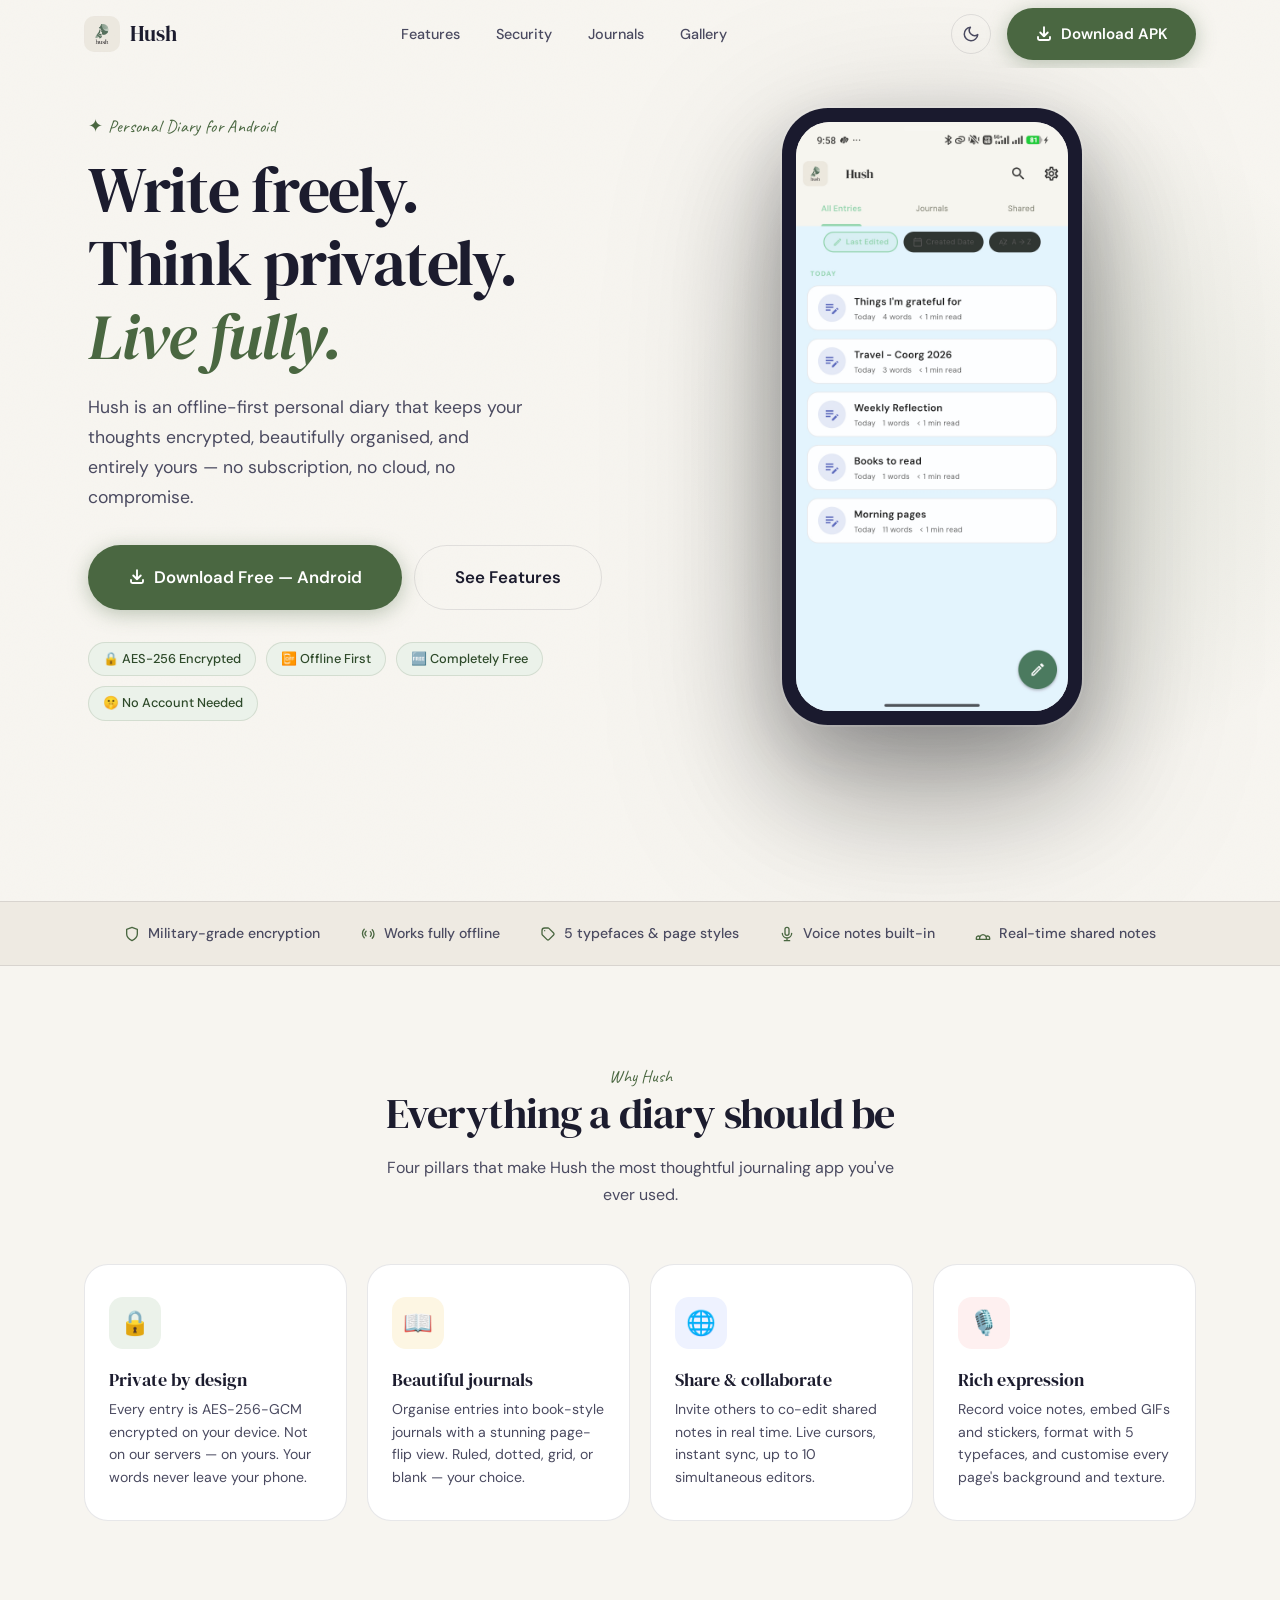
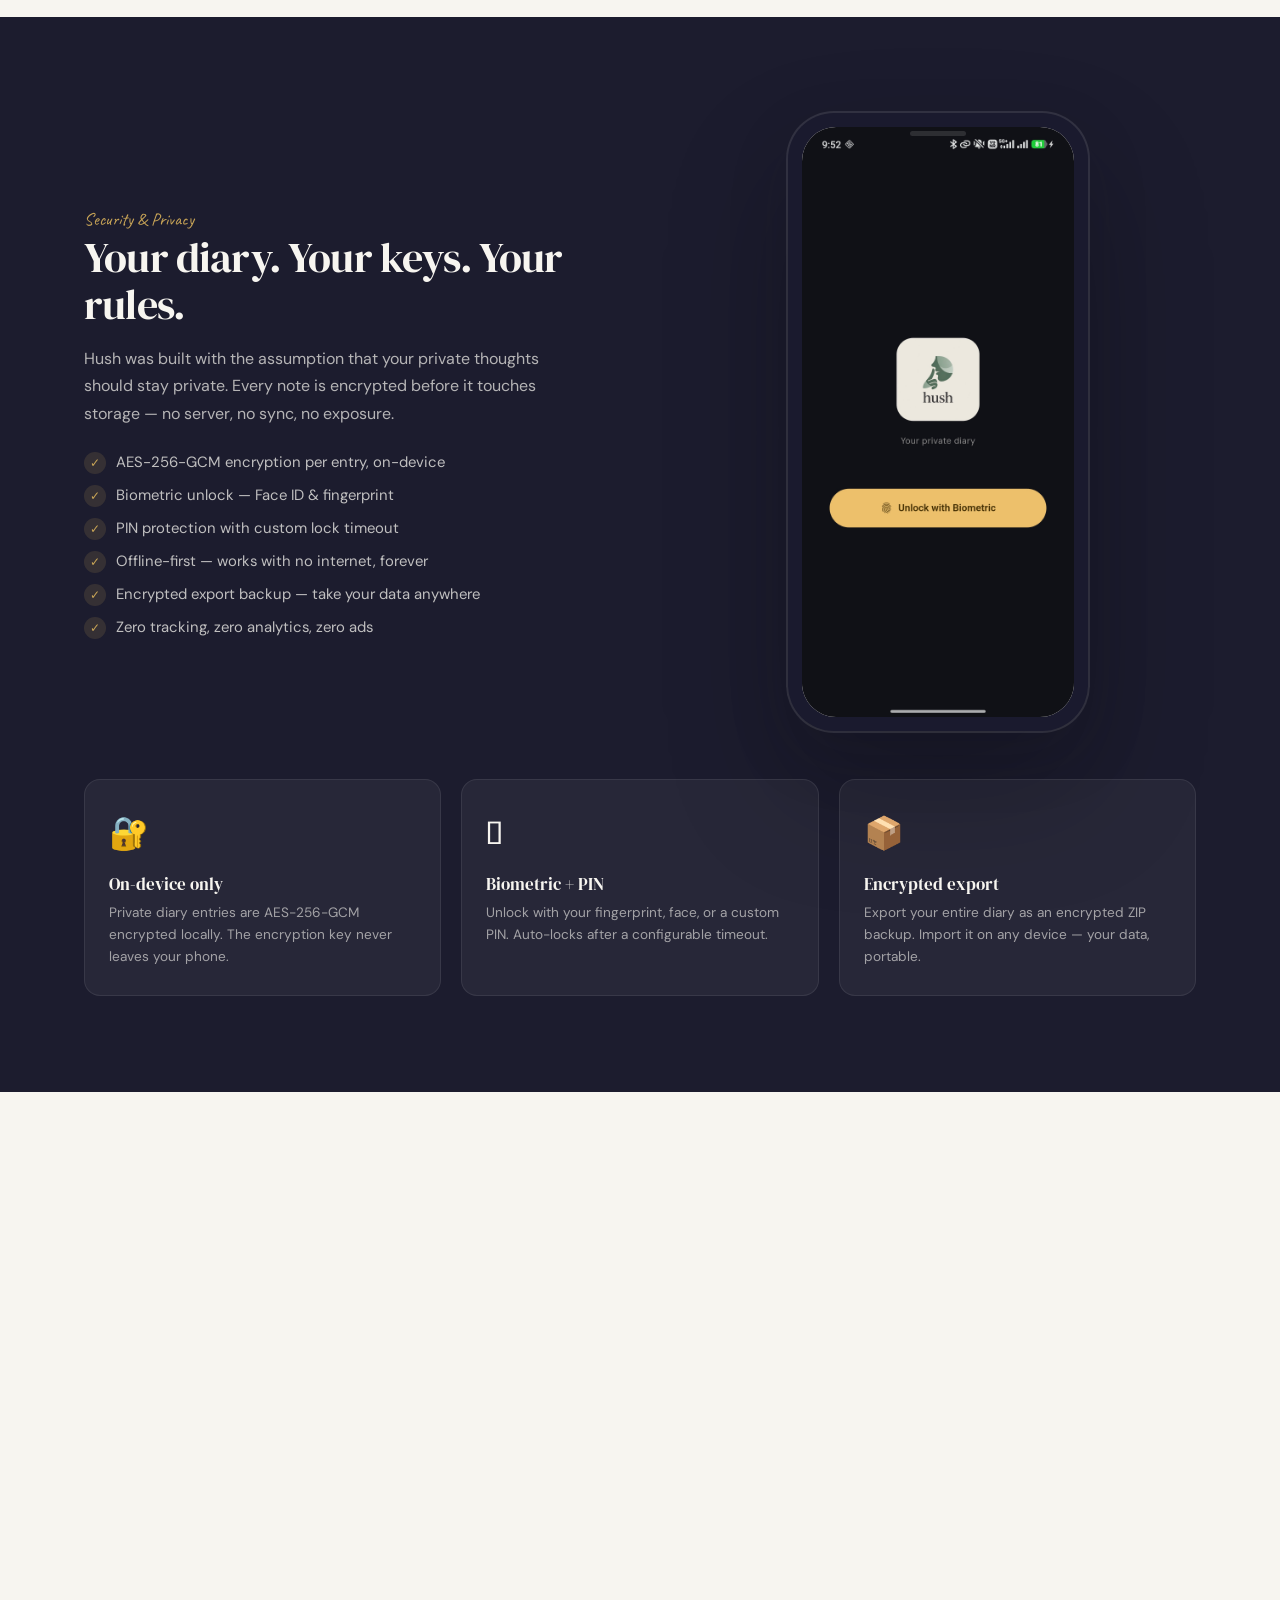
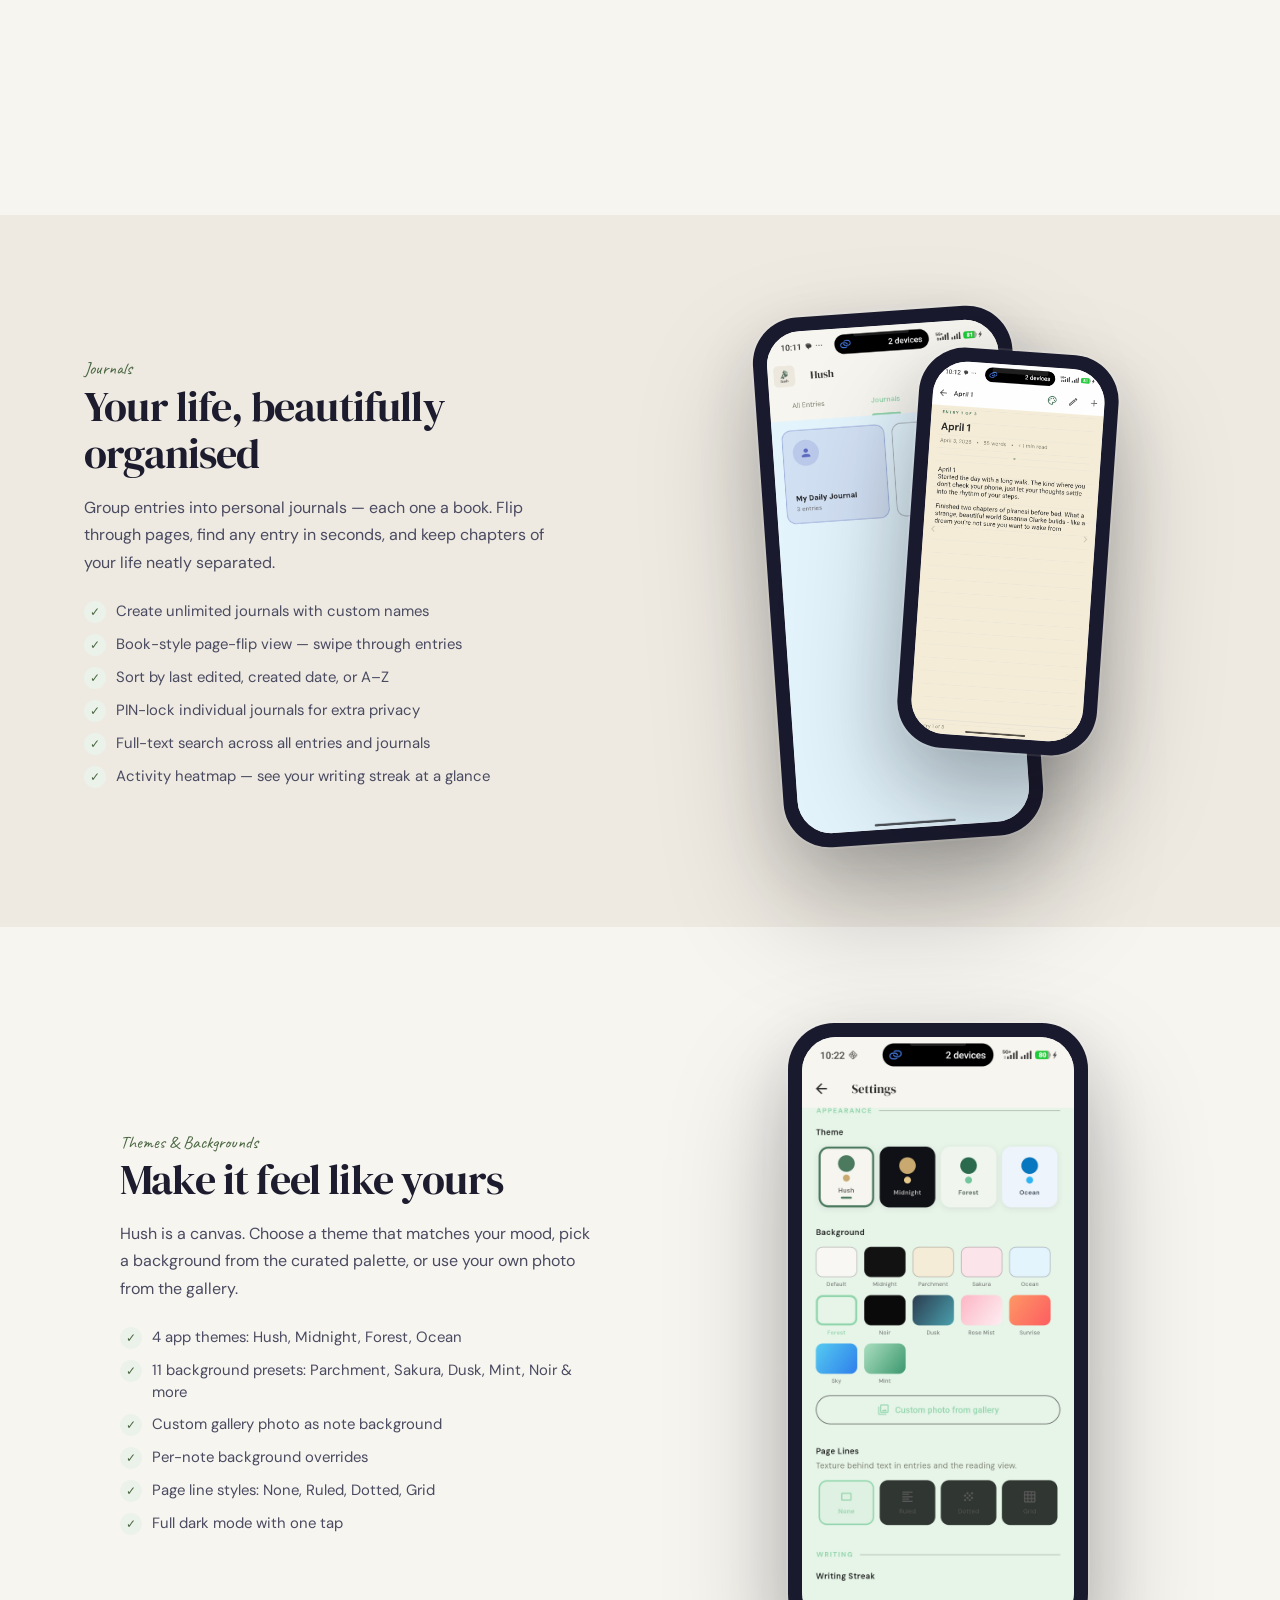
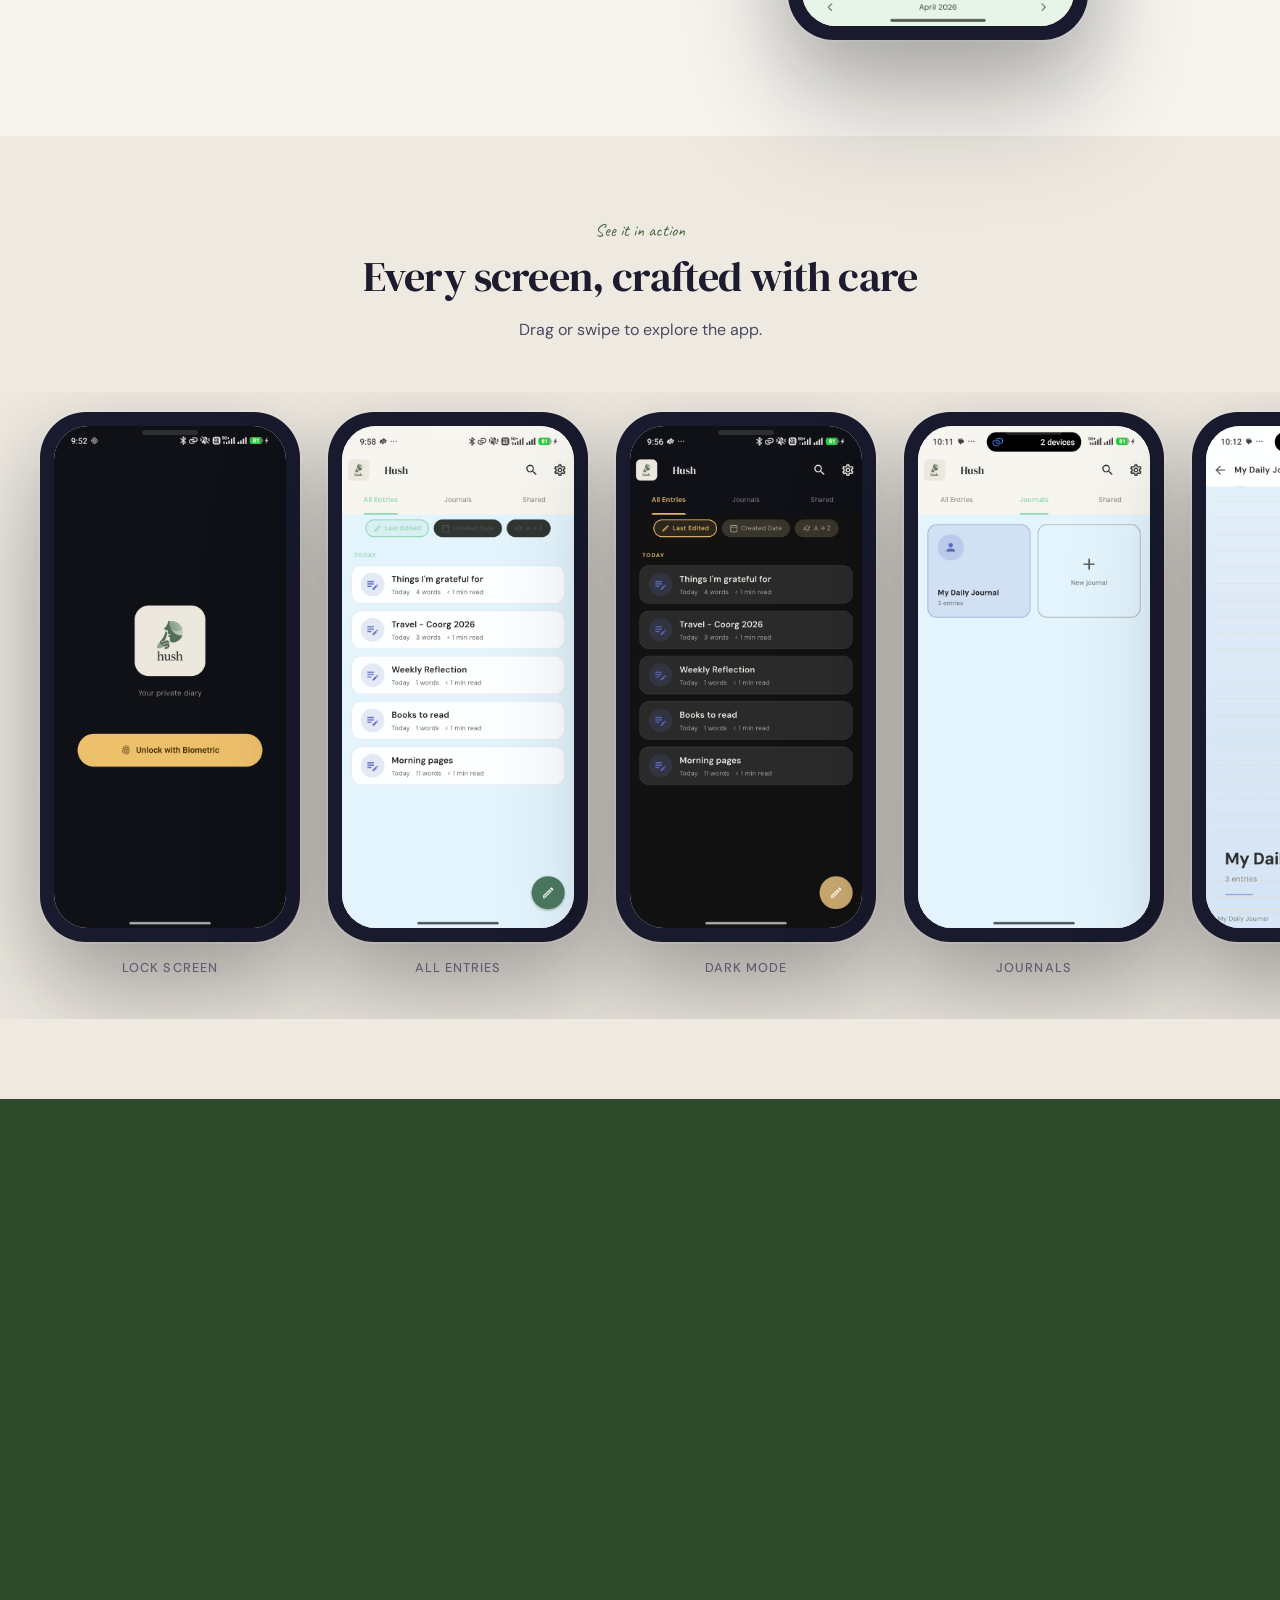
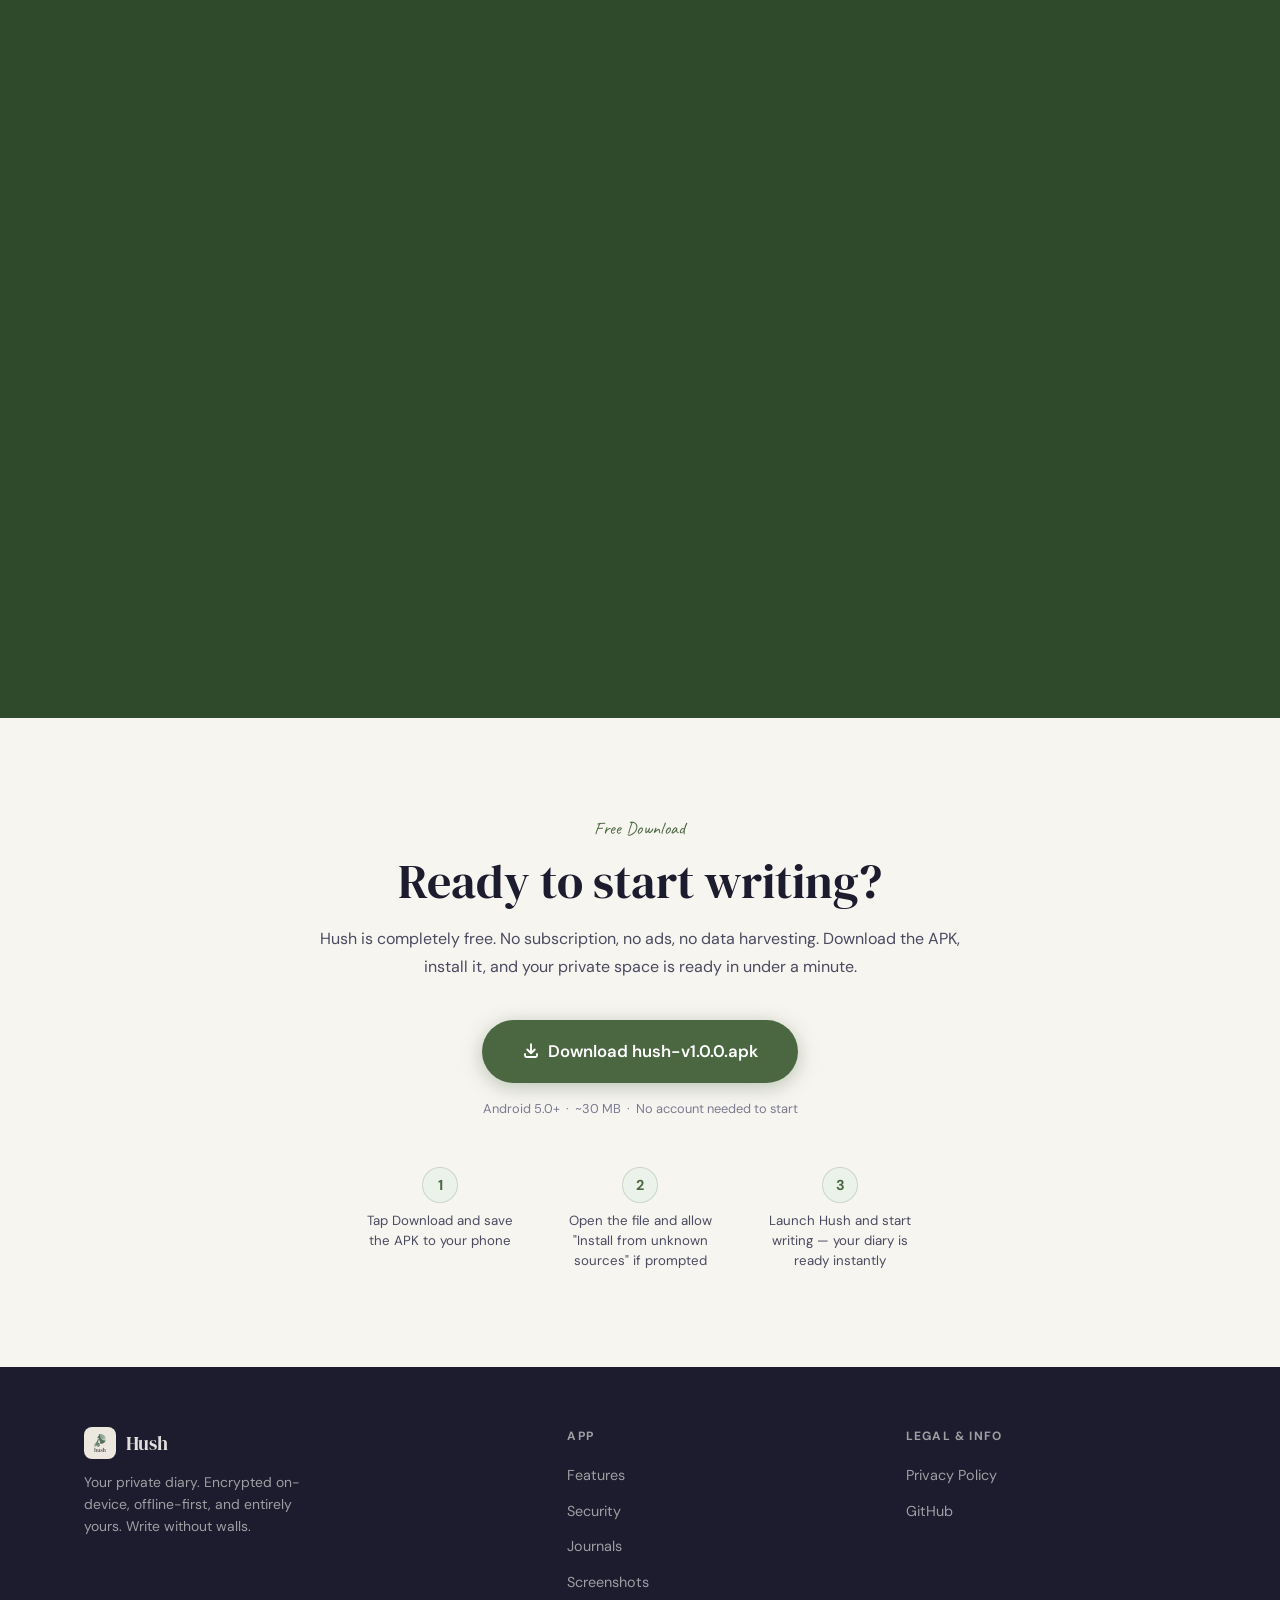
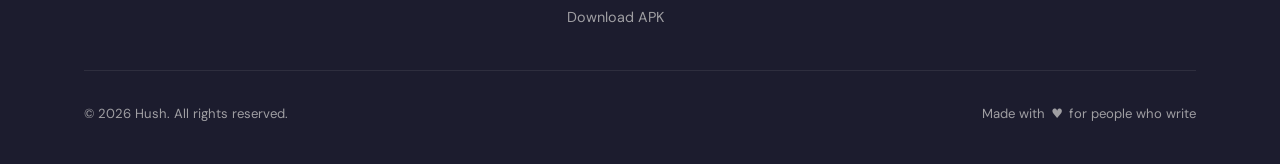
==== commit 13d17b95: "ui fix for mobile" ====
--- a/index.html
+++ b/index.html
@@ -26,7 +26,7 @@
   <div class="container nav__inner">
     <a href="#" class="nav__logo" aria-label="Hush home">
       <img src="assets/logo.jpg" alt="Hush logo" class="nav__logo-img" />
-      Hush
+      <span class="nav__logo-text">Hush</span>
     </a>
 
     <ul class="nav__links">
@@ -45,7 +45,7 @@
       </button>
       <a href="downloads/hush-v1.0.0.apk" class="btn btn--primary js-download" download>
         <svg xmlns="http://www.w3.org/2000/svg" fill="none" viewBox="0 0 24 24" stroke="currentColor" stroke-width="2.5"><path stroke-linecap="round" stroke-linejoin="round" d="M4 16v2a2 2 0 002 2h12a2 2 0 002-2v-2M7 10l5 5 5-5M12 15V3"/></svg>
-        Download APK
+        <span class="nav__btn-text">Download APK</span>
       </a>
     </div>
   </div>
--- a/css/style.css
+++ b/css/style.css
@@ -145,6 +145,8 @@
   height: var(--nav-h);
   display: flex;
   align-items: center;
+  /* Prevent the nav itself from ever creating horizontal scroll */
+  overflow: hidden;
   transition: background 0.3s var(--ease), box-shadow 0.3s var(--ease), backdrop-filter 0.3s;
 }
 
@@ -164,6 +166,8 @@
   align-items: center;
   justify-content: space-between;
   width: 100%;
+  /* Ensure the inner bar never bleeds past the nav */
+  min-width: 0;
 }
 
 .nav__logo {
@@ -543,17 +547,25 @@
 
 /* ── Security Section ──────────────────────────────────────── */
 .security {
-  background: var(--ink);
-  color: var(--cream);
-}
-
-.security .section-label { color: var(--gold); }
-.security .section-title { color: var(--cream); }
+  background: #1C1C2E;
+  color: #F7F5F0;
+}
+
+/* Hardcoded — not var()-based — so these work in both light and dark mode */
+.security h1, .security h2, .security h3,
+.security p, .security span, .security li,
+.security .eyebrow,
+.security .section-title,
+.security .section-sub {
+  color: #F7F5F0;
+}
+
+.security .section-label { color: #C9A557; }
 .security .section-sub   { color: rgba(247,245,240,0.7); }
 .security .feature-list li { color: rgba(247,245,240,0.75); }
 .security .feature-list li::before {
   background: rgba(201,165,87,0.15);
-  color: var(--gold);
+  color: #C9A557;
 }
 
 .security-cards {
@@ -578,7 +590,7 @@
 .security-card h3 {
   font-family: var(--font-serif);
   font-size: 1.05rem;
-  color: var(--cream);
+  color: #F7F5F0;
   margin-bottom: 8px;
 }
 
@@ -662,16 +674,24 @@
 
 /* ── Shared / Collab Section ───────────────────────────────── */
 .collab {
-  background: var(--sage-dark);
-  color: var(--cream);
+  background: #2E4A2A;
+  color: #fff;
 }
 
 [data-theme="dark"] .collab {
   background: var(--sage-pale);
 }
 
-.collab .section-label { color: var(--gold); }
-.collab .section-title { color: #fff; }
+/* Hardcoded — not var()-based — so these work in both light and dark mode */
+.collab h1, .collab h2, .collab h3,
+.collab p, .collab span, .collab li,
+.collab .eyebrow,
+.collab .section-title,
+.collab .section-sub {
+  color: #fff;
+}
+
+.collab .section-label { color: #C9A557; }
 .collab .section-sub   { color: rgba(255,255,255,0.75); }
 
 .collab__list {
@@ -792,9 +812,16 @@
 
 /* ── Footer ────────────────────────────────────────────────── */
 .footer {
-  background: var(--ink);
+  background: #1C1C2E; /* hardcoded — always dark regardless of theme */
   color: rgba(247,245,240,0.6);
   padding: 60px 0 40px;
+}
+
+/* Ensure all footer text is visible on the always-dark background */
+.footer h1, .footer h2, .footer h3,
+.footer p, .footer span, .footer li,
+.footer a {
+  color: rgba(247,245,240,0.6);
 }
 
 .footer__inner {
@@ -872,7 +899,7 @@
   gap: 6px;
 }
 
-.footer__heart { color: var(--sage-2); }
+.footer__heart { color: #9DCF9A; }
 
 /* ── Scroll Animations ─────────────────────────────────────── */
 .fade-up {
@@ -928,13 +955,56 @@
   .footer__inner { grid-template-columns: 1fr; gap: 32px; }
 }
 
+@media (max-width: 768px) {
+  /* ── Nav: collapse to logo + icon-only button ── */
+  .nav__links { display: none; }
+
+  .nav__inner {
+    gap: 0;
+    padding: 0 16px;
+  }
+
+  /* Button becomes icon-only: hide the text label, keep the download icon */
+  .nav__btn-text { display: none; }
+
+  .btn.btn--primary {
+    padding: 10px 12px;
+    border-radius: 12px;
+    flex-shrink: 0;
+  }
+
+  /* Logo: keep image visible, hide the "Hush" wordmark to save space */
+  .nav__logo { gap: 0; }
+  .nav__logo-text { display: none; }
+}
+
 @media (max-width: 640px) {
   section { padding: 64px 0; }
-  .nav__links { display: none; }
   .pillars__grid { grid-template-columns: 1fr; }
   .phone { width: 220px; }
   .phone--lg { width: 240px; }
-  .trust-bar__inner { gap: 20px; }
+  .trust-bar__inner { gap: 20px; flex-wrap: wrap; justify-content: center; }
   .download__steps { flex-direction: column; align-items: center; }
   .footer__bottom { flex-direction: column; align-items: flex-start; }
-}
+
+  /* Prevent fixed-width clusters from overflowing narrow screens */
+  .journals__phone-cluster {
+    width: min(260px, 80vw);
+    height: auto;
+    min-height: 340px;
+  }
+
+  /* Gallery inner padding — prevent track from extending past viewport */
+  .gallery__track { padding: 20px 16px 32px; }
+
+  /* Hero actions stacking on very narrow */
+  .hero__actions { flex-wrap: wrap; gap: 12px; }
+}
+
+/* ── Global safety net — prevent ANY element causing horizontal scroll ── */
+@media (max-width: 768px) {
+  html, body { overflow-x: hidden; max-width: 100vw; }
+
+  /* Every element clips to the viewport — override only where needed */
+  .container { padding-left: 16px; padding-right: 16px; }
+}
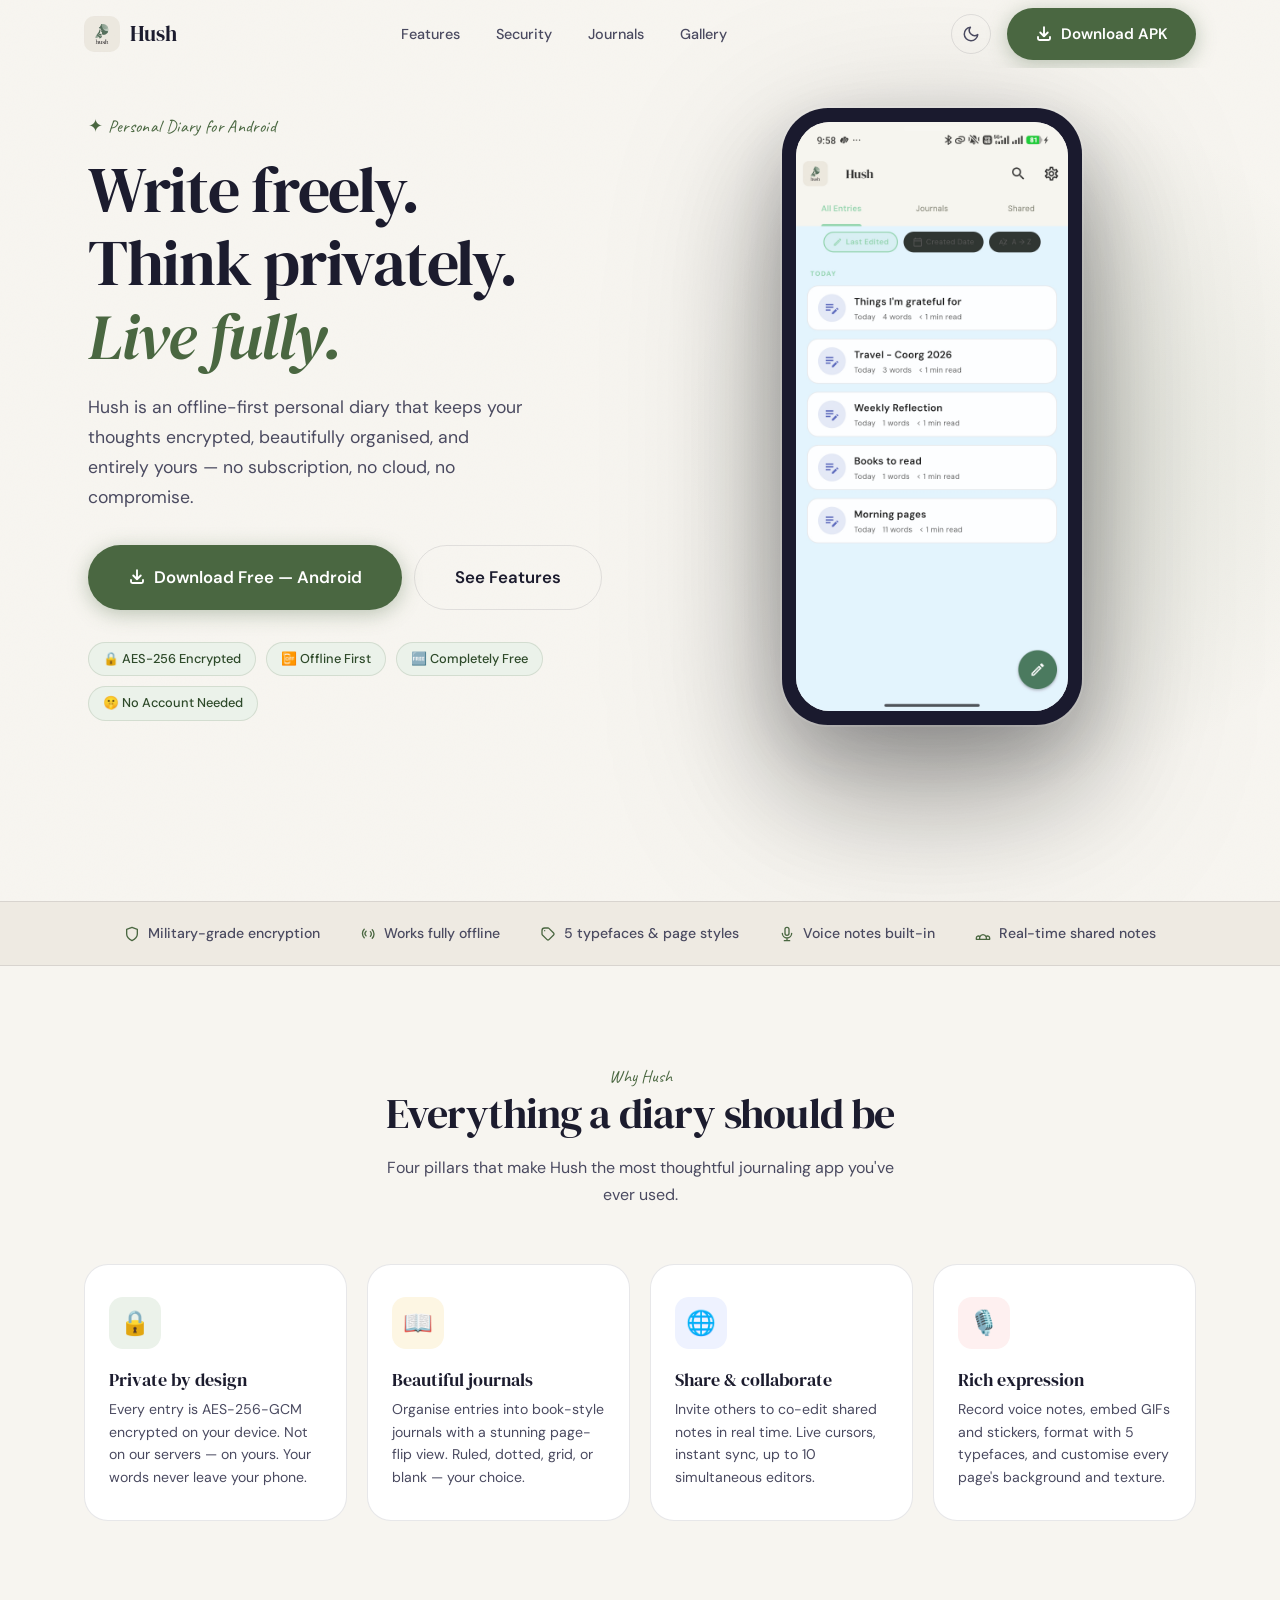
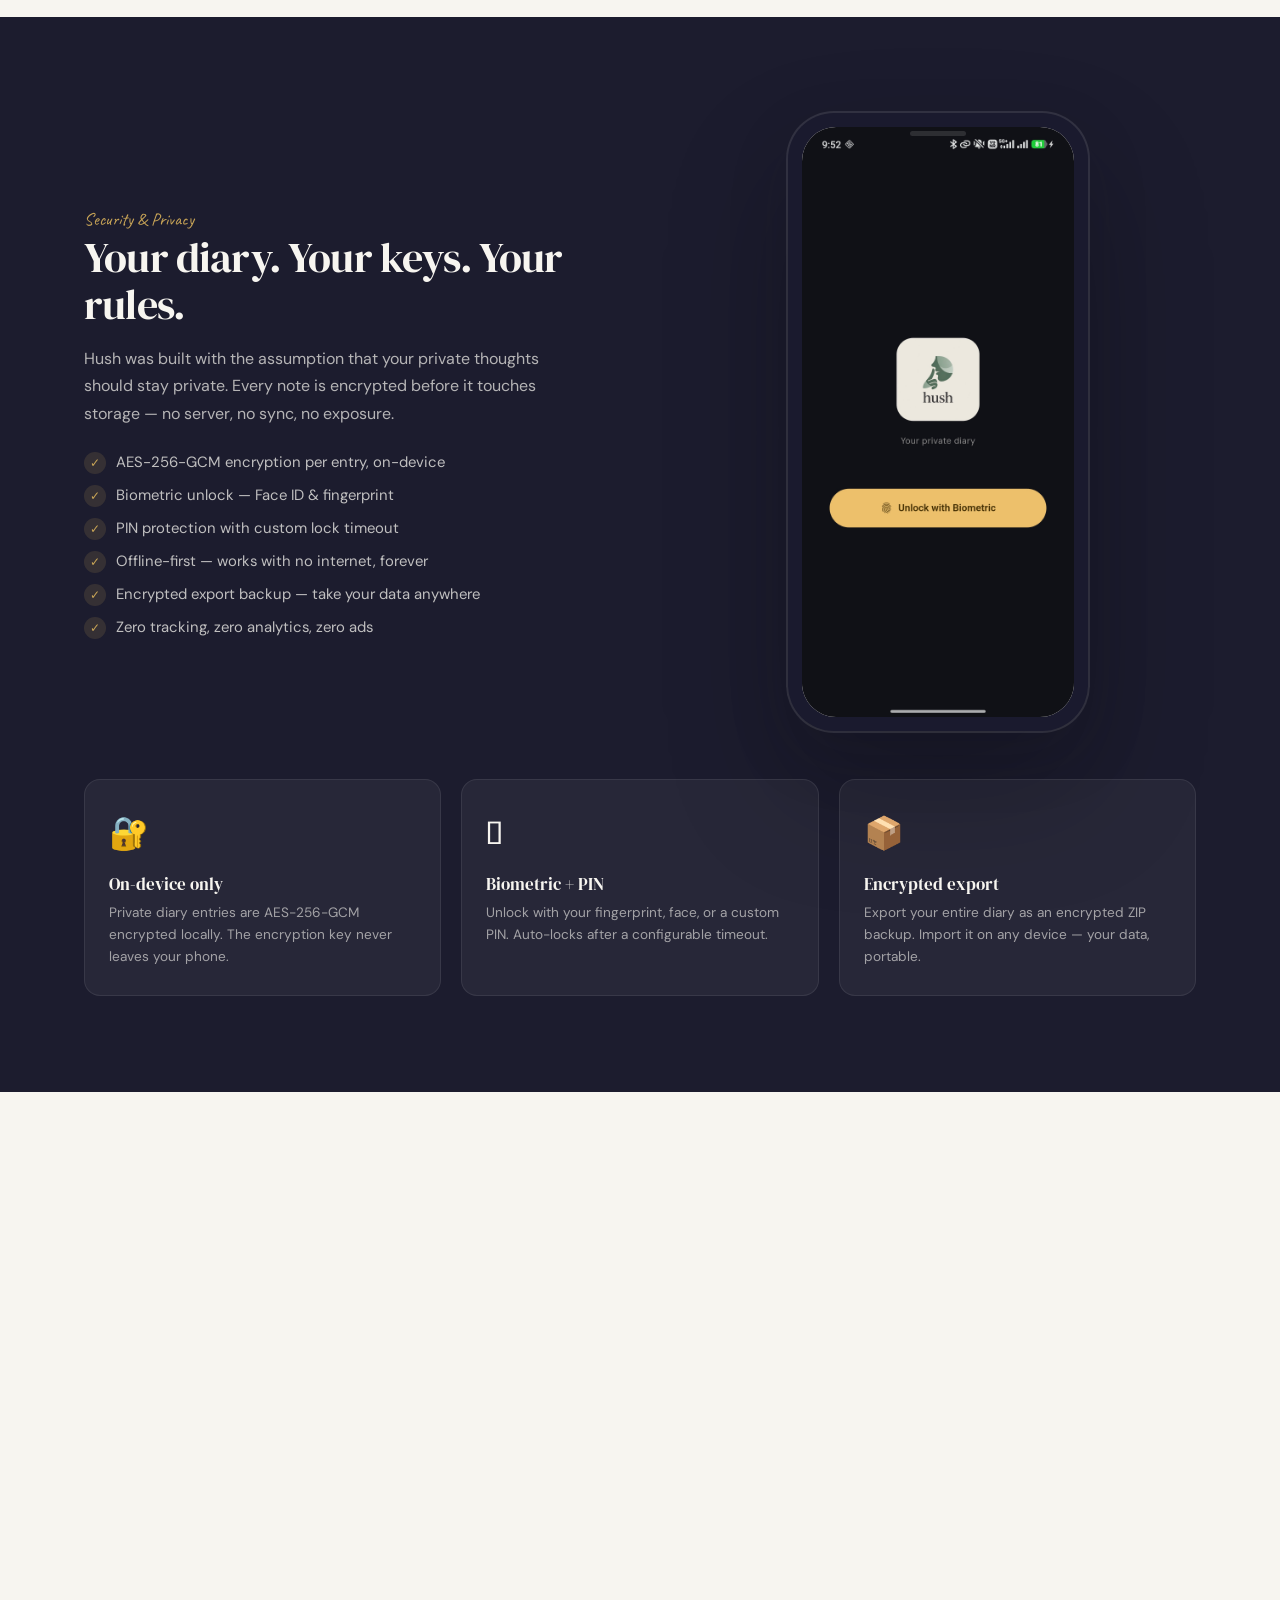
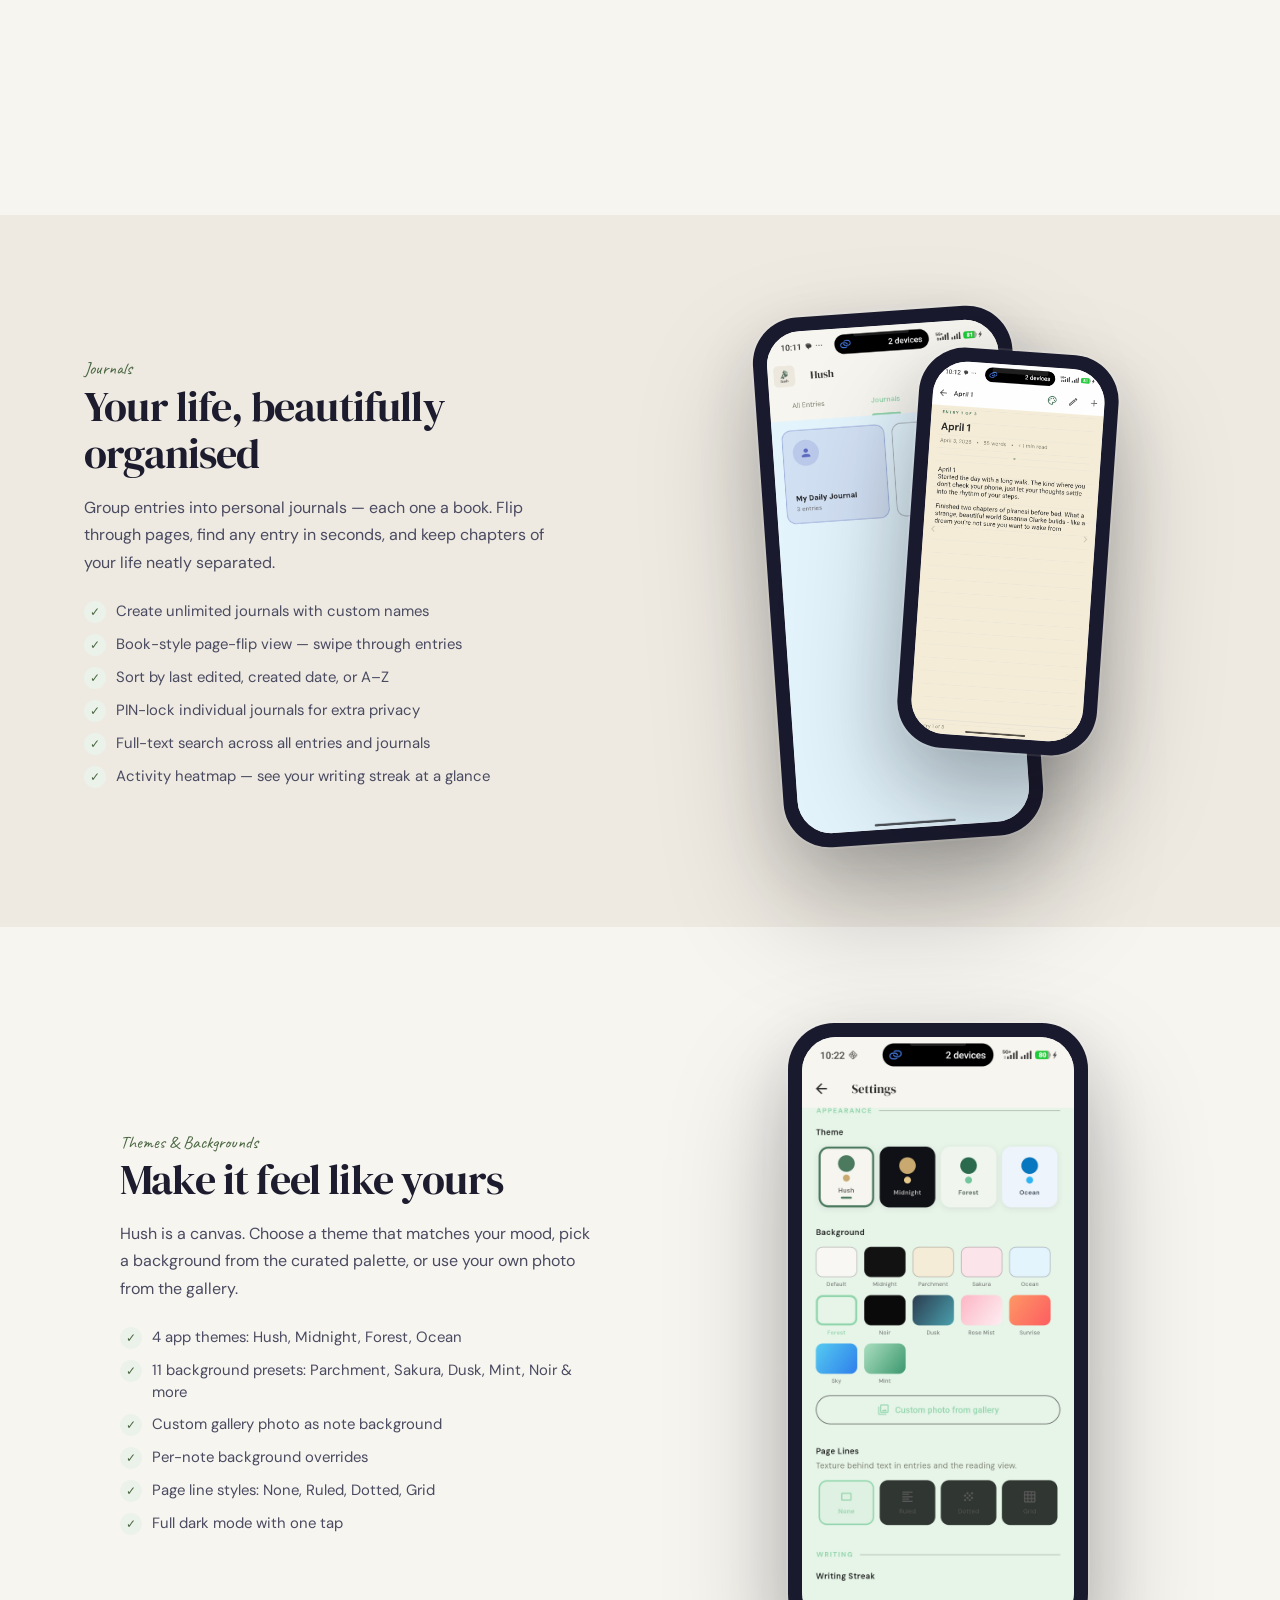
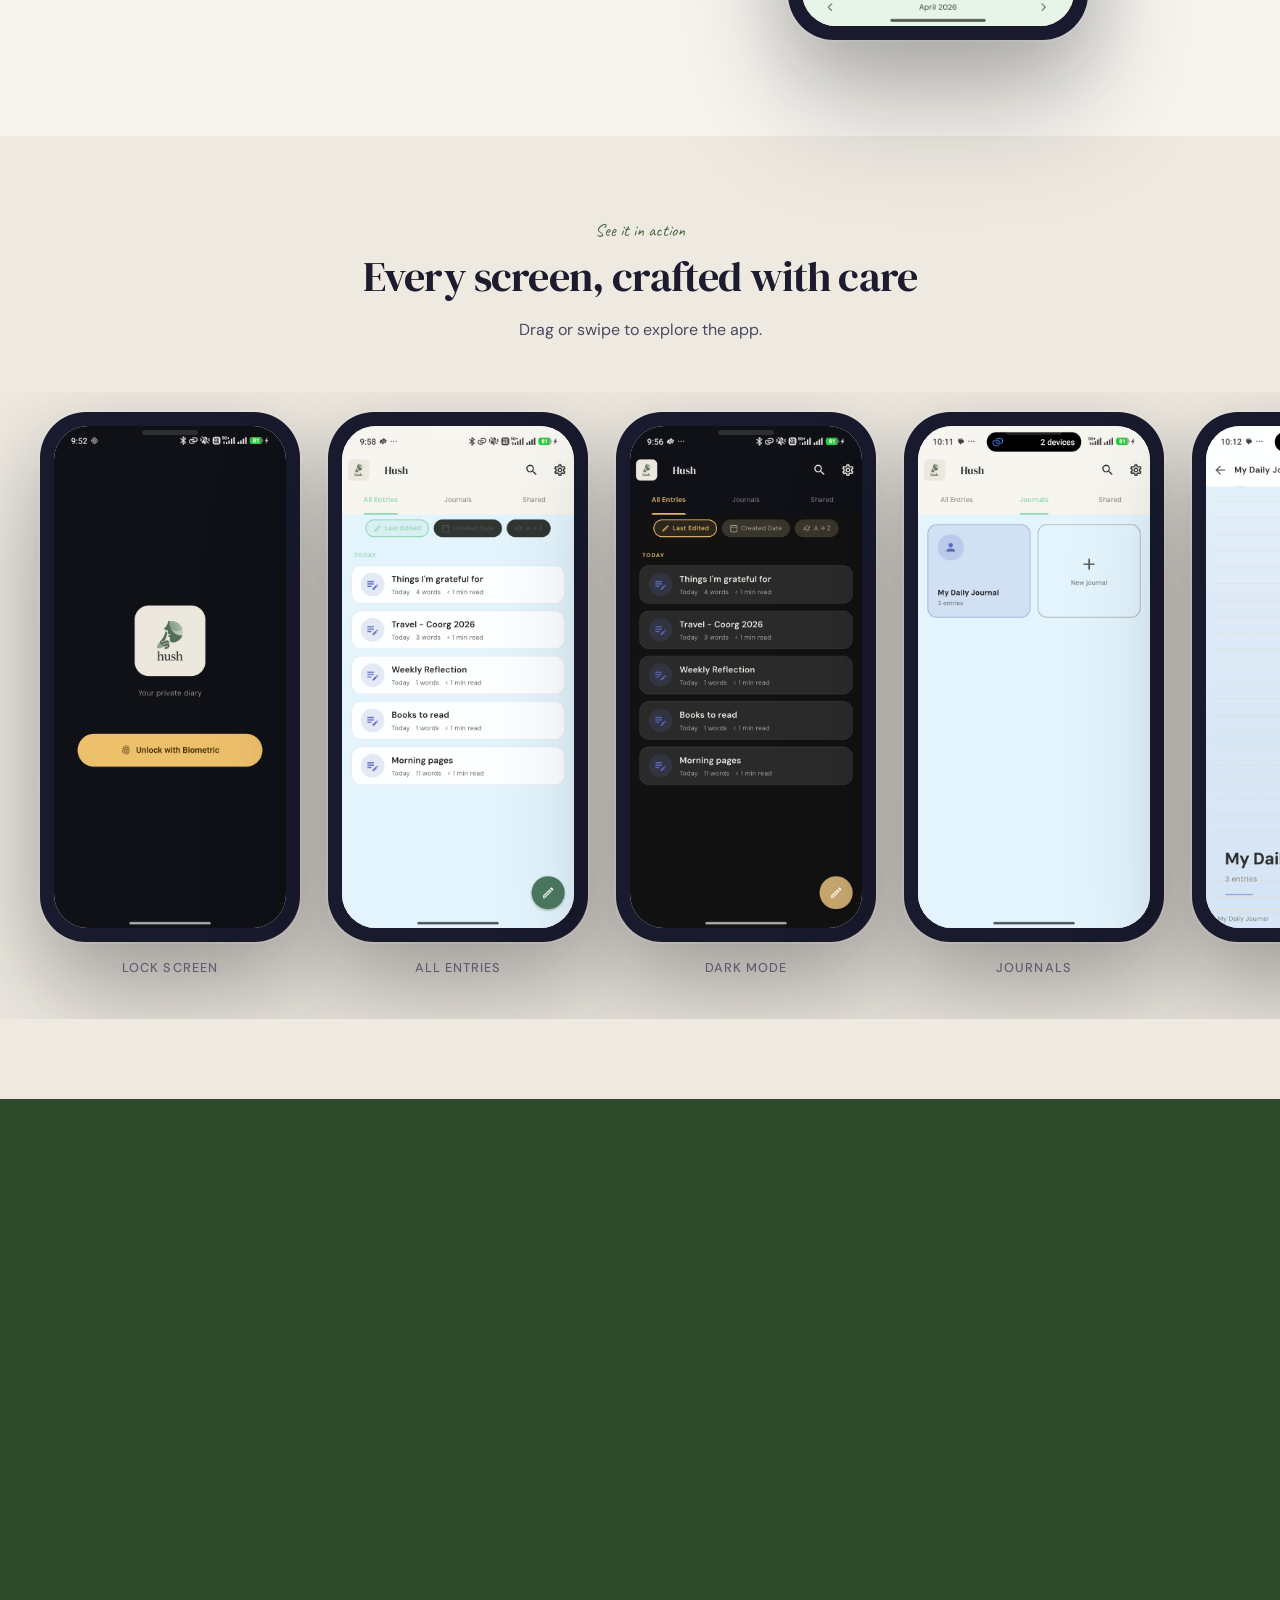
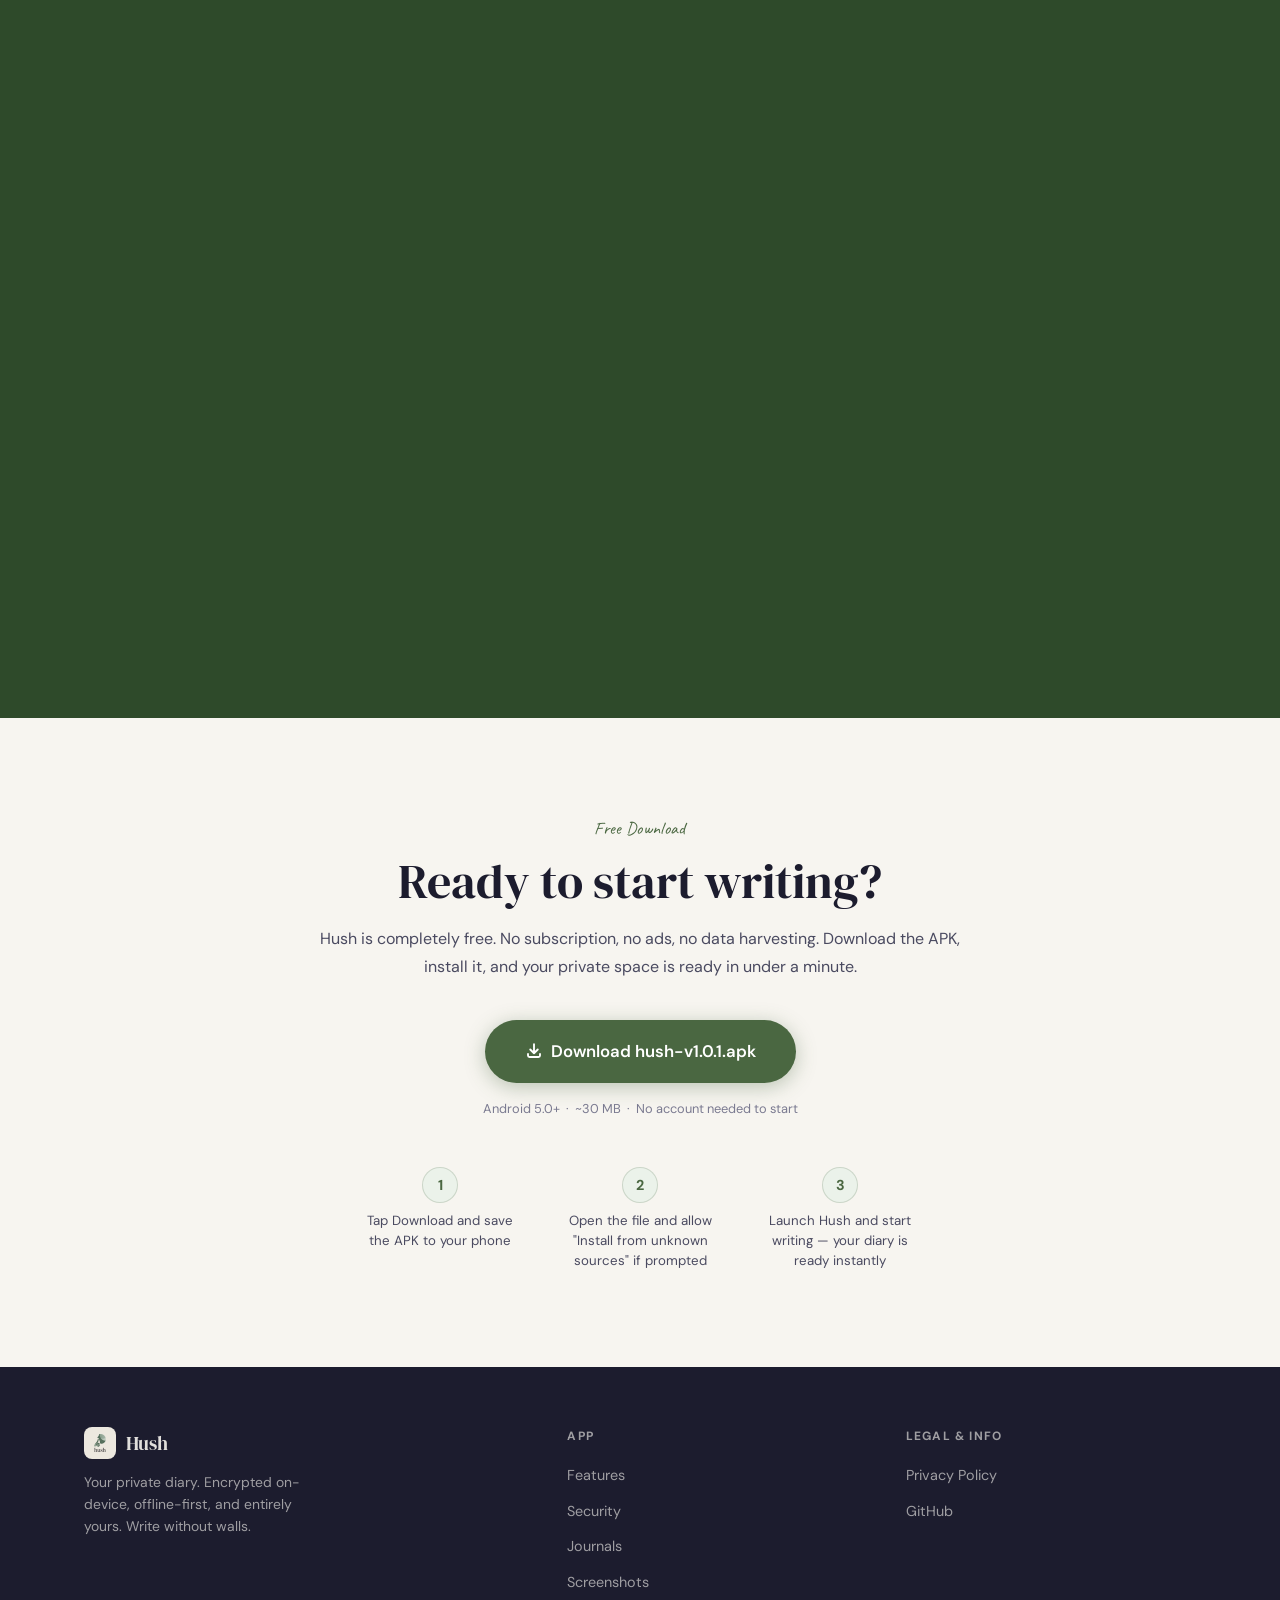
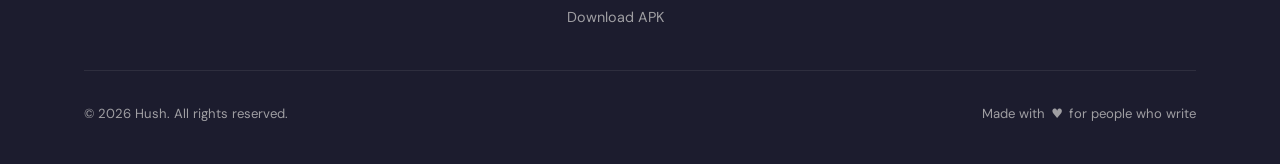
==== commit cc9eef1b: "update app version" ====
--- a/index.html
+++ b/index.html
@@ -43,7 +43,7 @@
         <!-- Sun -->
         <svg class="icon-sun" xmlns="http://www.w3.org/2000/svg" width="18" height="18" fill="none" viewBox="0 0 24 24" stroke="currentColor" stroke-width="2"><circle cx="12" cy="12" r="5"/><path stroke-linecap="round" d="M12 1v2M12 21v2M4.22 4.22l1.42 1.42M18.36 18.36l1.42 1.42M1 12h2M21 12h2M4.22 19.78l1.42-1.42M18.36 5.64l1.42-1.42"/></svg>
       </button>
-      <a href="downloads/hush-v1.0.0.apk" class="btn btn--primary js-download" download>
+      <a href="downloads/hush-v1.0.1.apk" class="btn btn--primary js-download" download>
         <svg xmlns="http://www.w3.org/2000/svg" fill="none" viewBox="0 0 24 24" stroke="currentColor" stroke-width="2.5"><path stroke-linecap="round" stroke-linejoin="round" d="M4 16v2a2 2 0 002 2h12a2 2 0 002-2v-2M7 10l5 5 5-5M12 15V3"/></svg>
         <span class="nav__btn-text">Download APK</span>
       </a>
@@ -72,7 +72,7 @@
         beautifully organised, and entirely yours — no subscription, no cloud, no compromise.
       </p>
       <div class="hero__actions">
-        <a href="downloads/hush-v1.0.0.apk" class="btn btn--primary btn--large js-download" download>
+        <a href="downloads/hush-v1.0.1.apk" class="btn btn--primary btn--large js-download" download>
           <svg xmlns="http://www.w3.org/2000/svg" fill="none" viewBox="0 0 24 24" stroke="currentColor" stroke-width="2.5"><path stroke-linecap="round" stroke-linejoin="round" d="M4 16v2a2 2 0 002 2h12a2 2 0 002-2v-2M7 10l5 5 5-5M12 15V3"/></svg>
           Download Free — Android
         </a>
@@ -532,9 +532,9 @@
       </p>
 
       <div class="download__cta">
-        <a href="downloads/hush-v1.0.0.apk" class="btn btn--primary btn--large js-download" download>
+        <a href="downloads/hush-v1.0.1.apk" class="btn btn--primary btn--large js-download" download>
           <svg xmlns="http://www.w3.org/2000/svg" fill="none" viewBox="0 0 24 24" stroke="currentColor" stroke-width="2.5" width="20" height="20"><path stroke-linecap="round" stroke-linejoin="round" d="M4 16v2a2 2 0 002 2h12a2 2 0 002-2v-2M7 10l5 5 5-5M12 15V3"/></svg>
-          Download hush-v1.0.0.apk
+          Download hush-v1.0.1.apk
         </a>
         <p class="download__meta">Android 5.0+ &nbsp;·&nbsp; ~30 MB &nbsp;·&nbsp; No account needed to start</p>
       </div>
@@ -610,5 +610,6 @@
 </footer>
 
 <script src="js/main.js"></script>
+<script defer src="/_vercel/insights/script.js"></script>
 </body>
 </html>
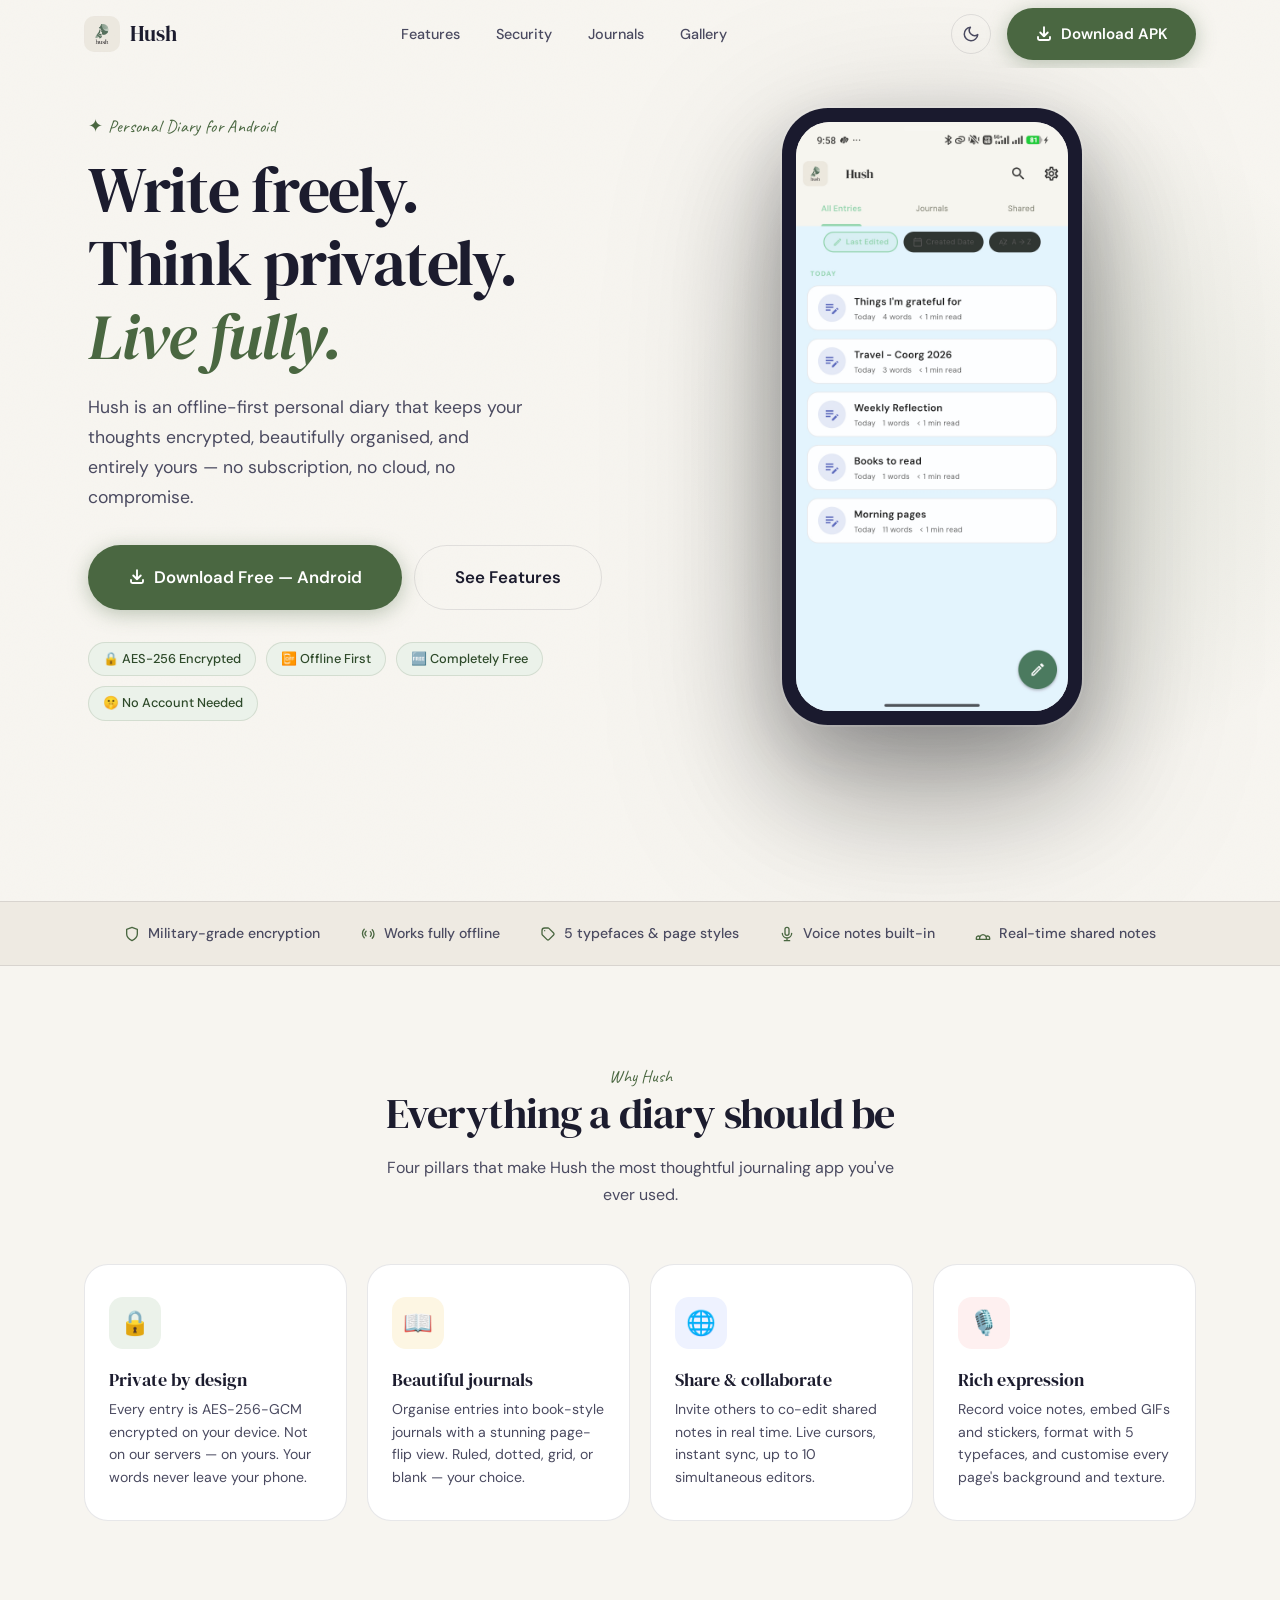
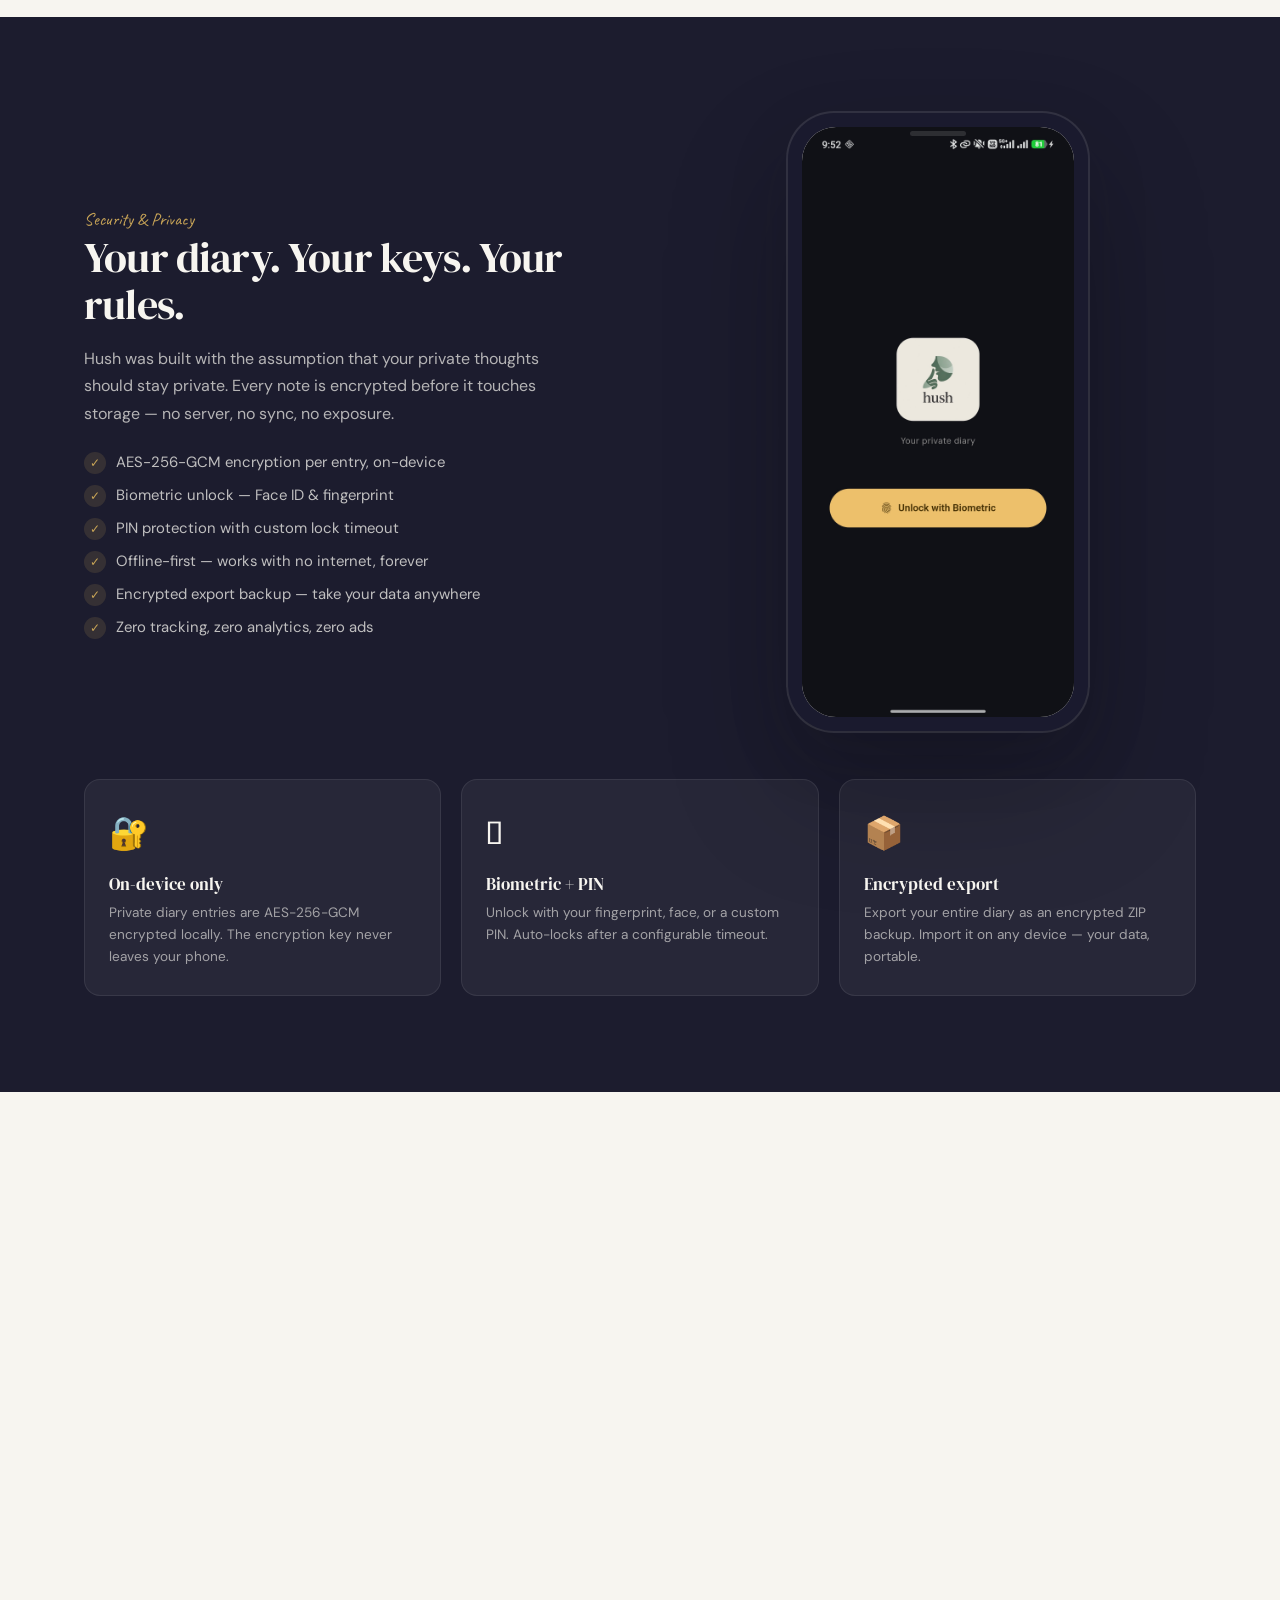
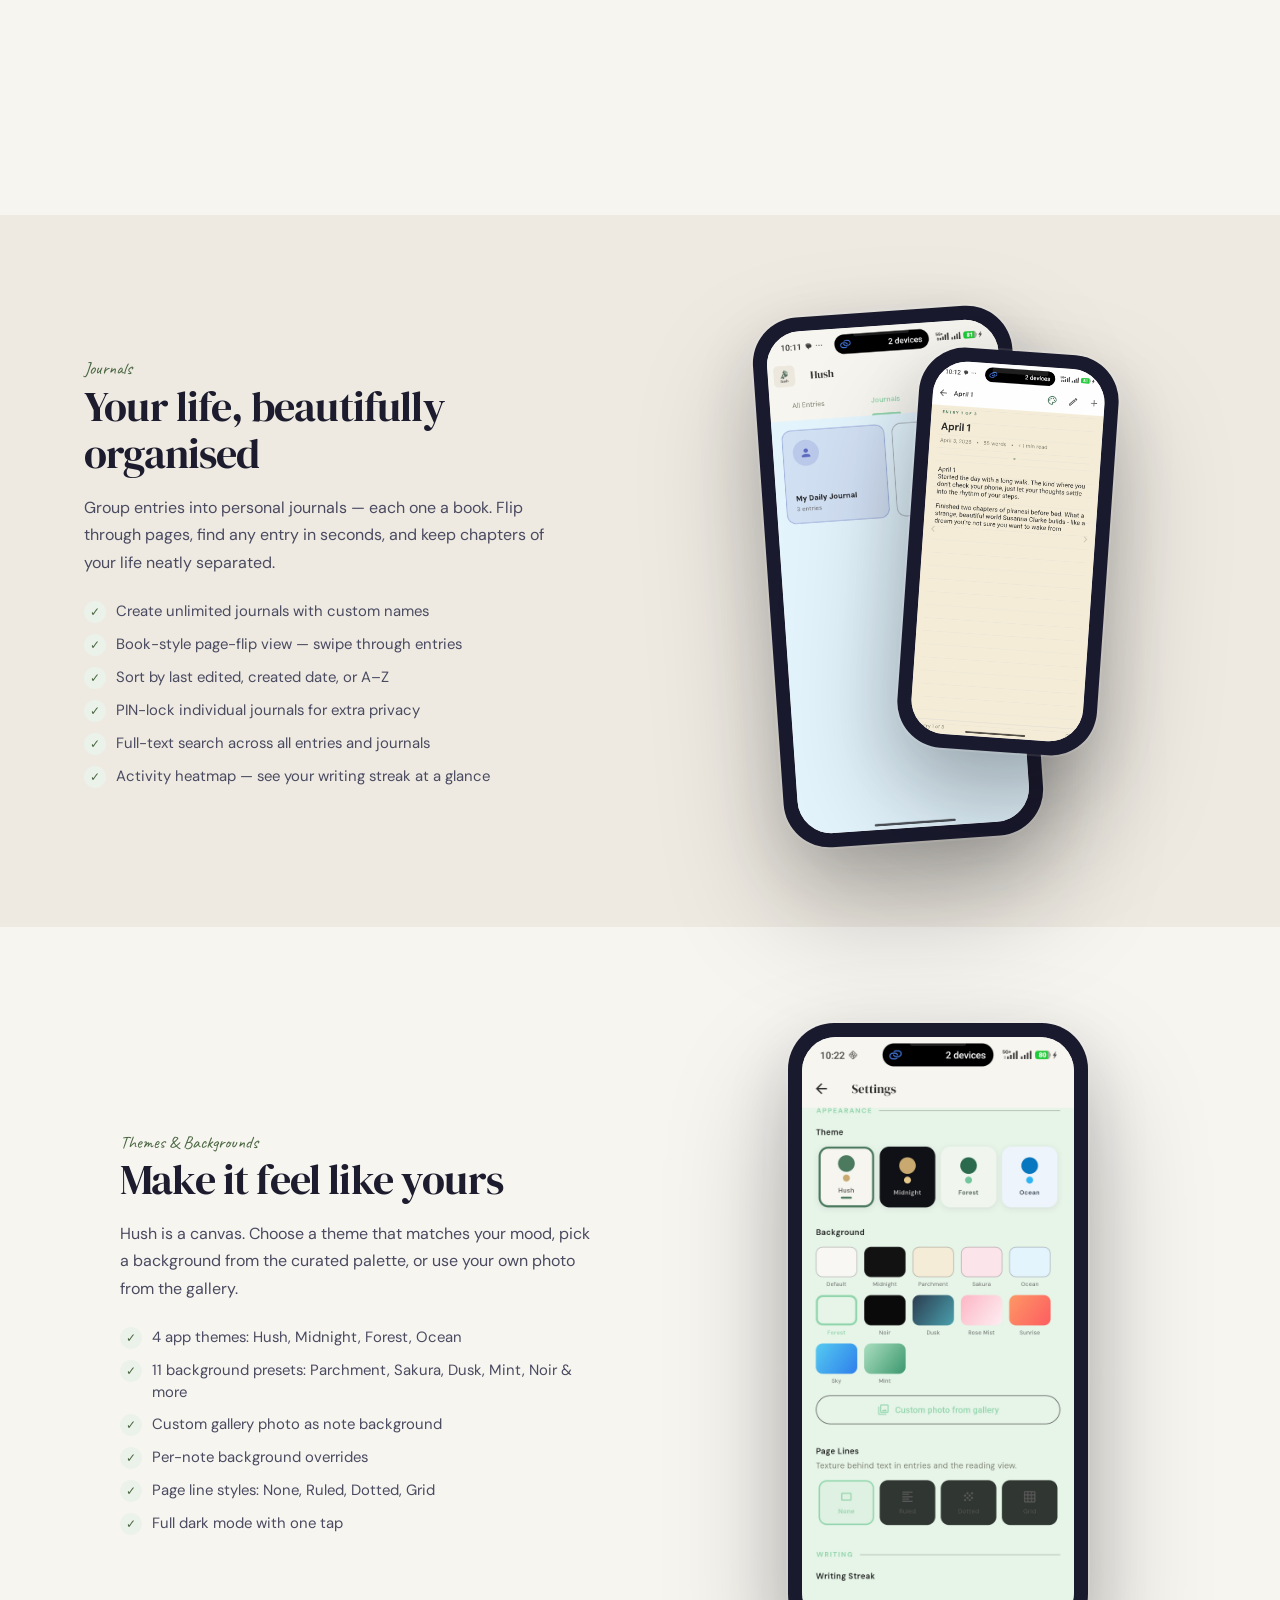
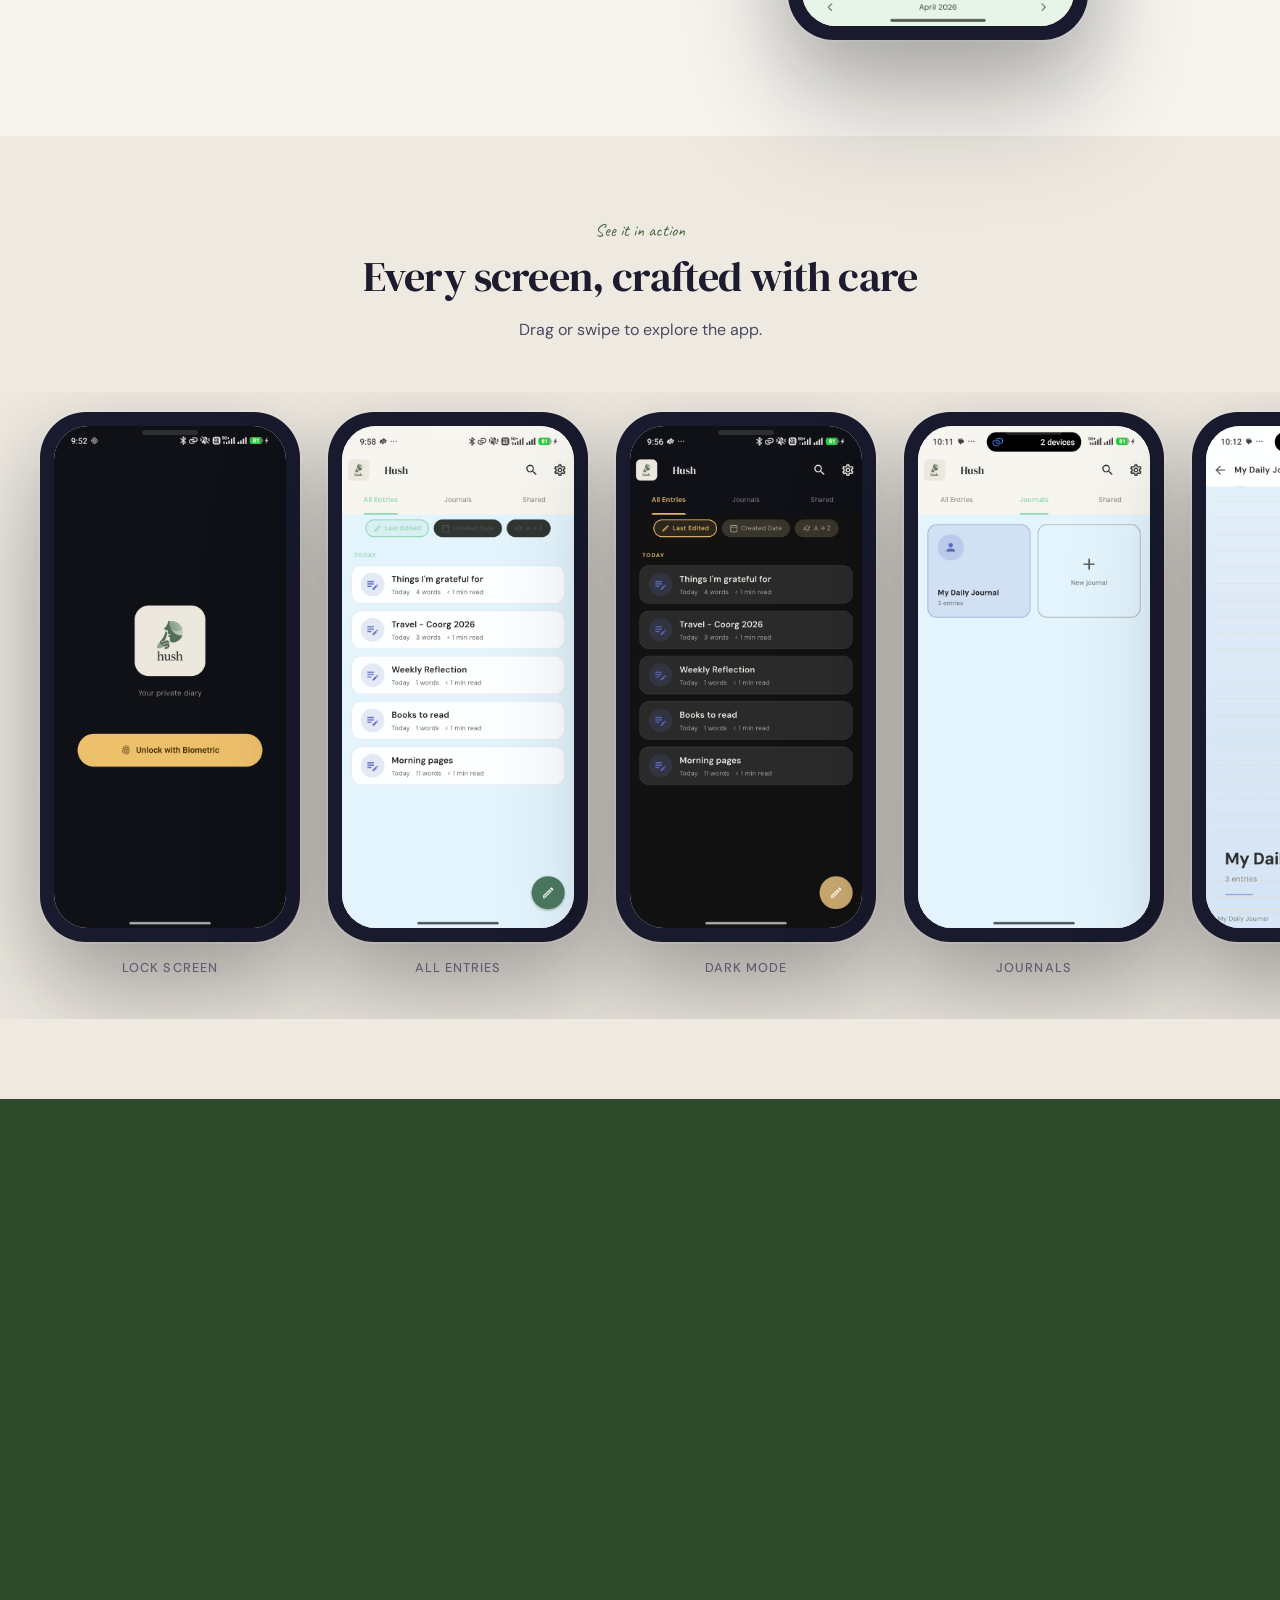
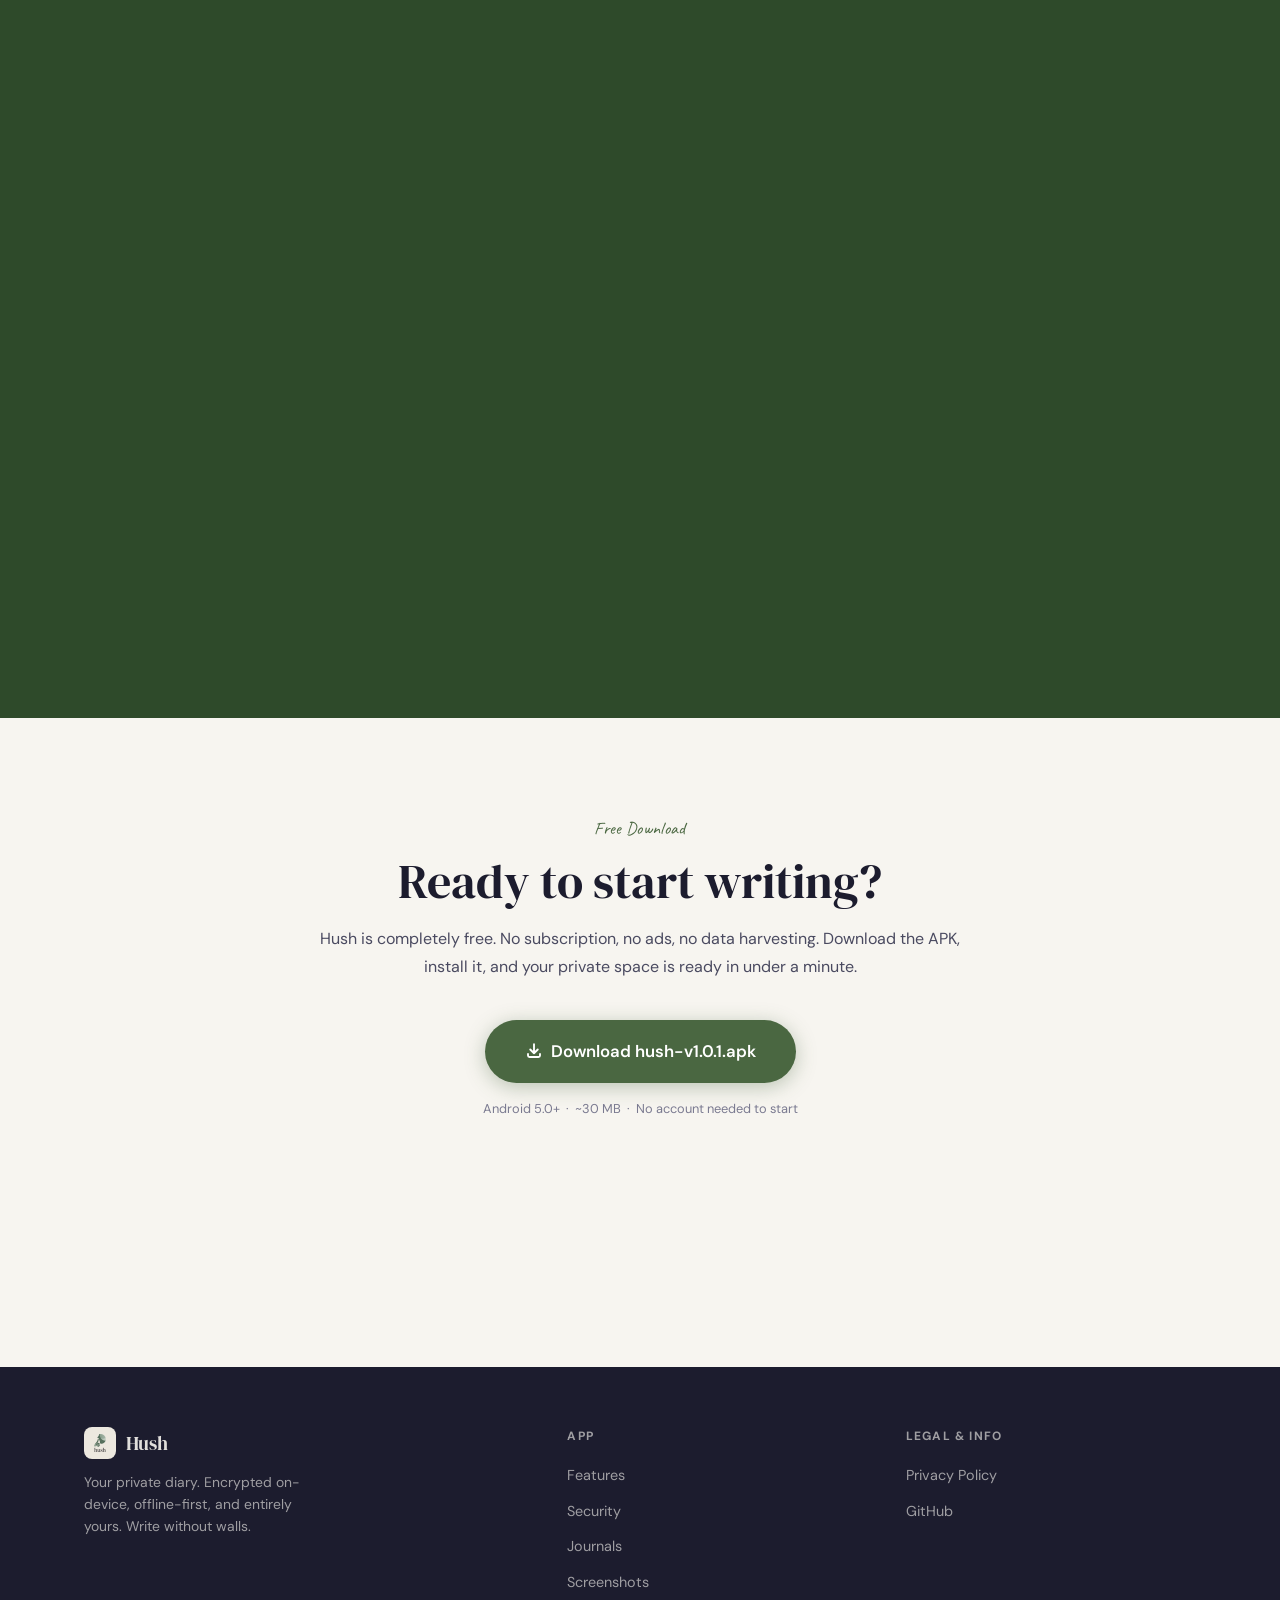
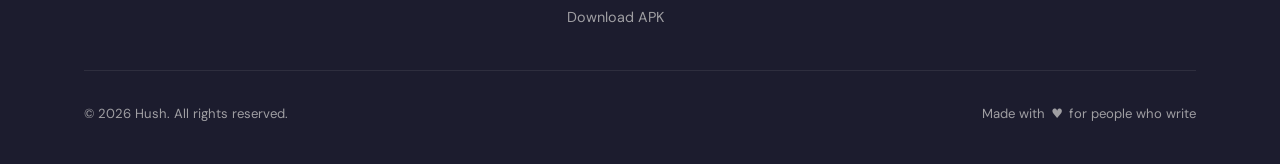
==== commit f459afcf: "update app version" ====
--- a/index.html
+++ b/index.html
@@ -16,6 +16,16 @@
   <link rel="icon" type="image/jpeg" href="assets/logo.jpg" />
 
   <link rel="stylesheet" href="css/style.css" />
+
+  <!-- Google Analytics 4 -->
+  <!-- Replace G-XXXXXXXXXX with your actual Measurement ID from analytics.google.com -->
+  <script async src="https://www.googletagmanager.com/gtag/js?id=G-X4XD8J2YJM"></script>
+  <script>
+    window.dataLayer = window.dataLayer || [];
+    function gtag(){dataLayer.push(arguments);}
+    gtag('js', new Date());
+    gtag('config', 'G-X4XD8J2YJM');
+  </script>
 </head>
 <body>
 
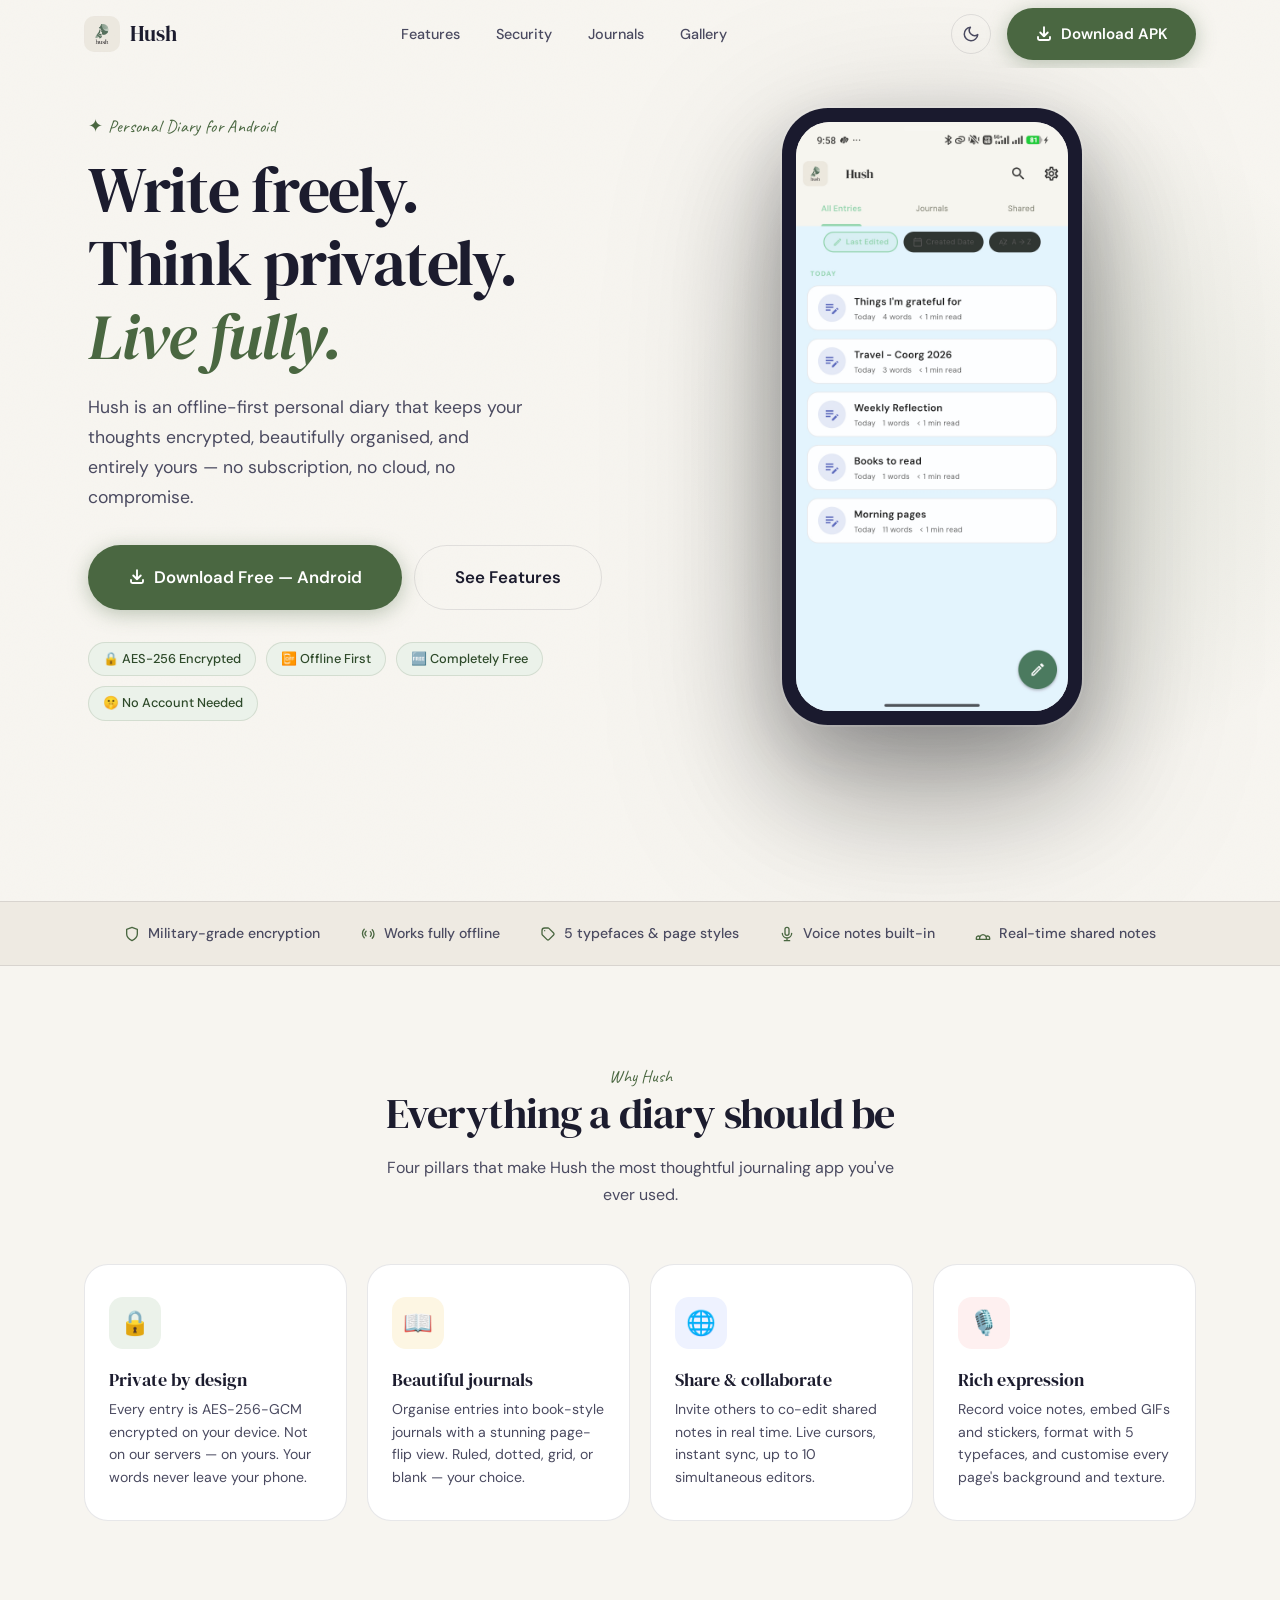
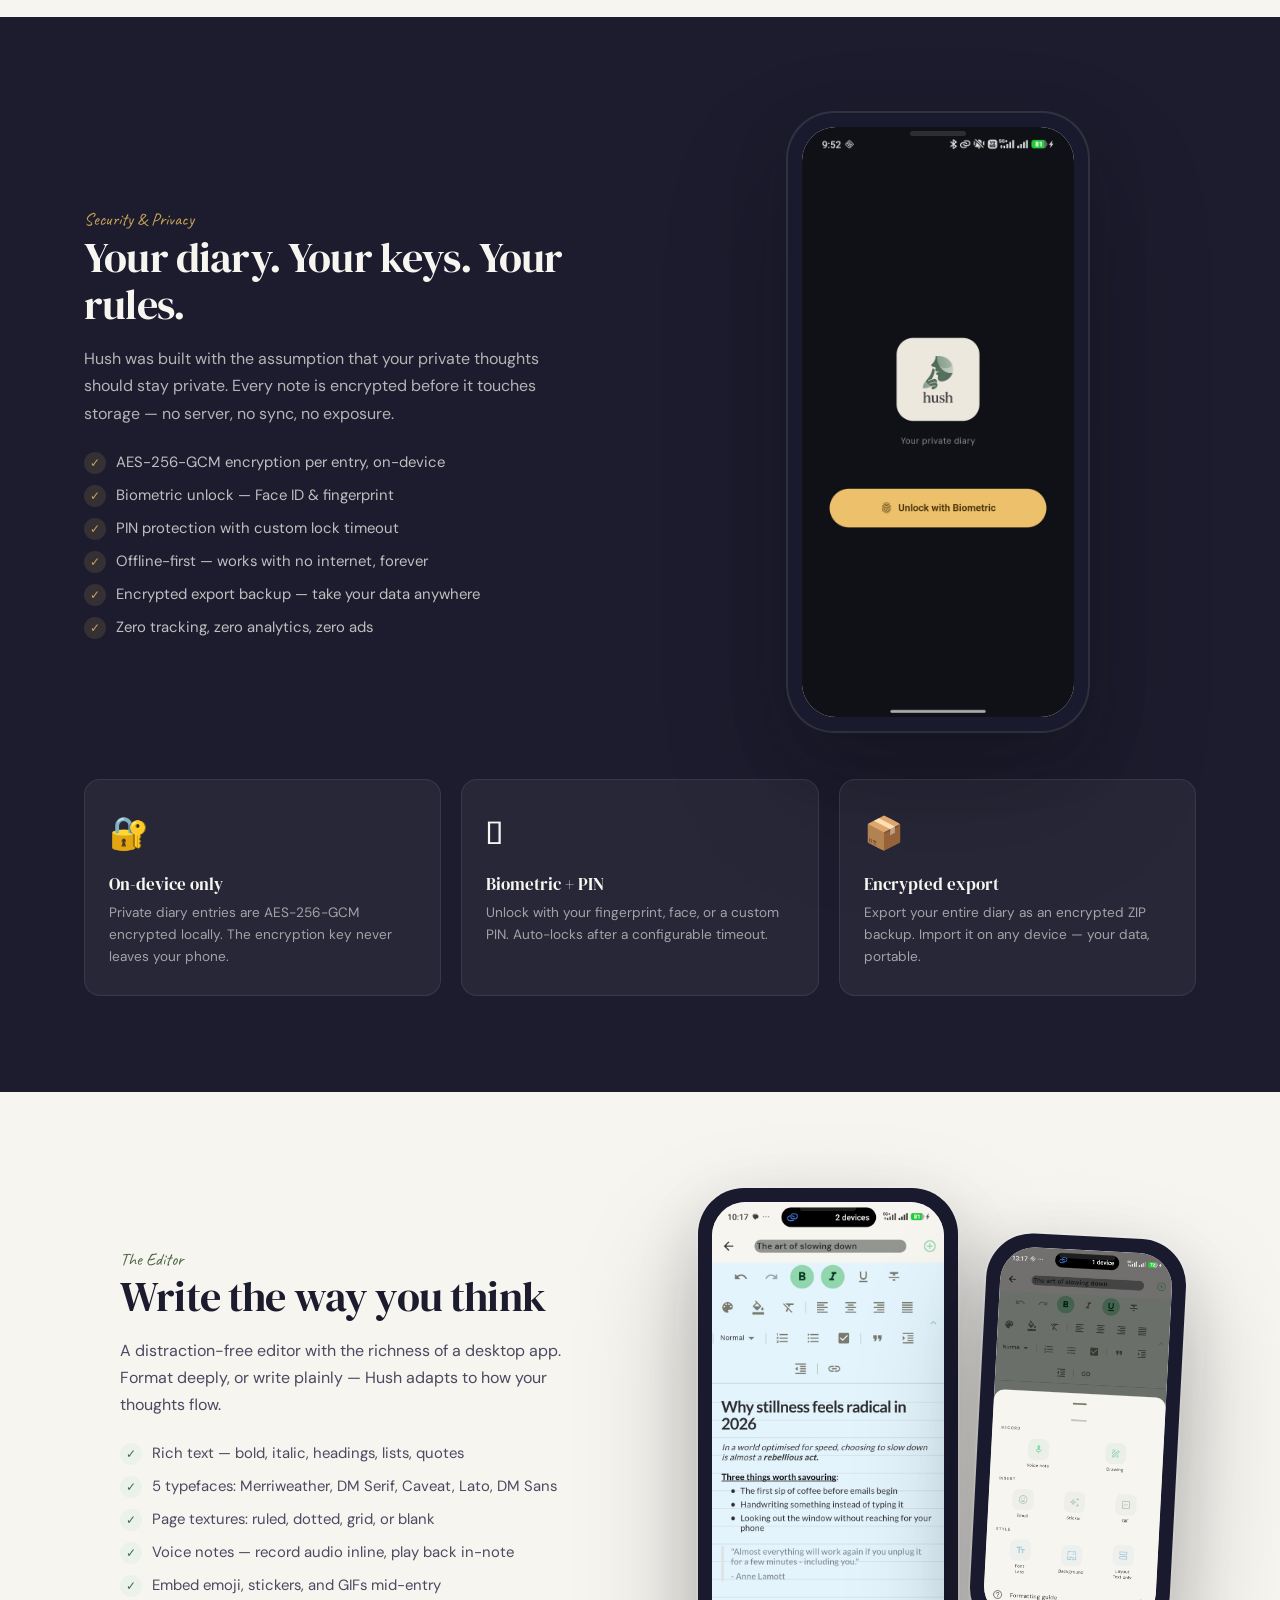
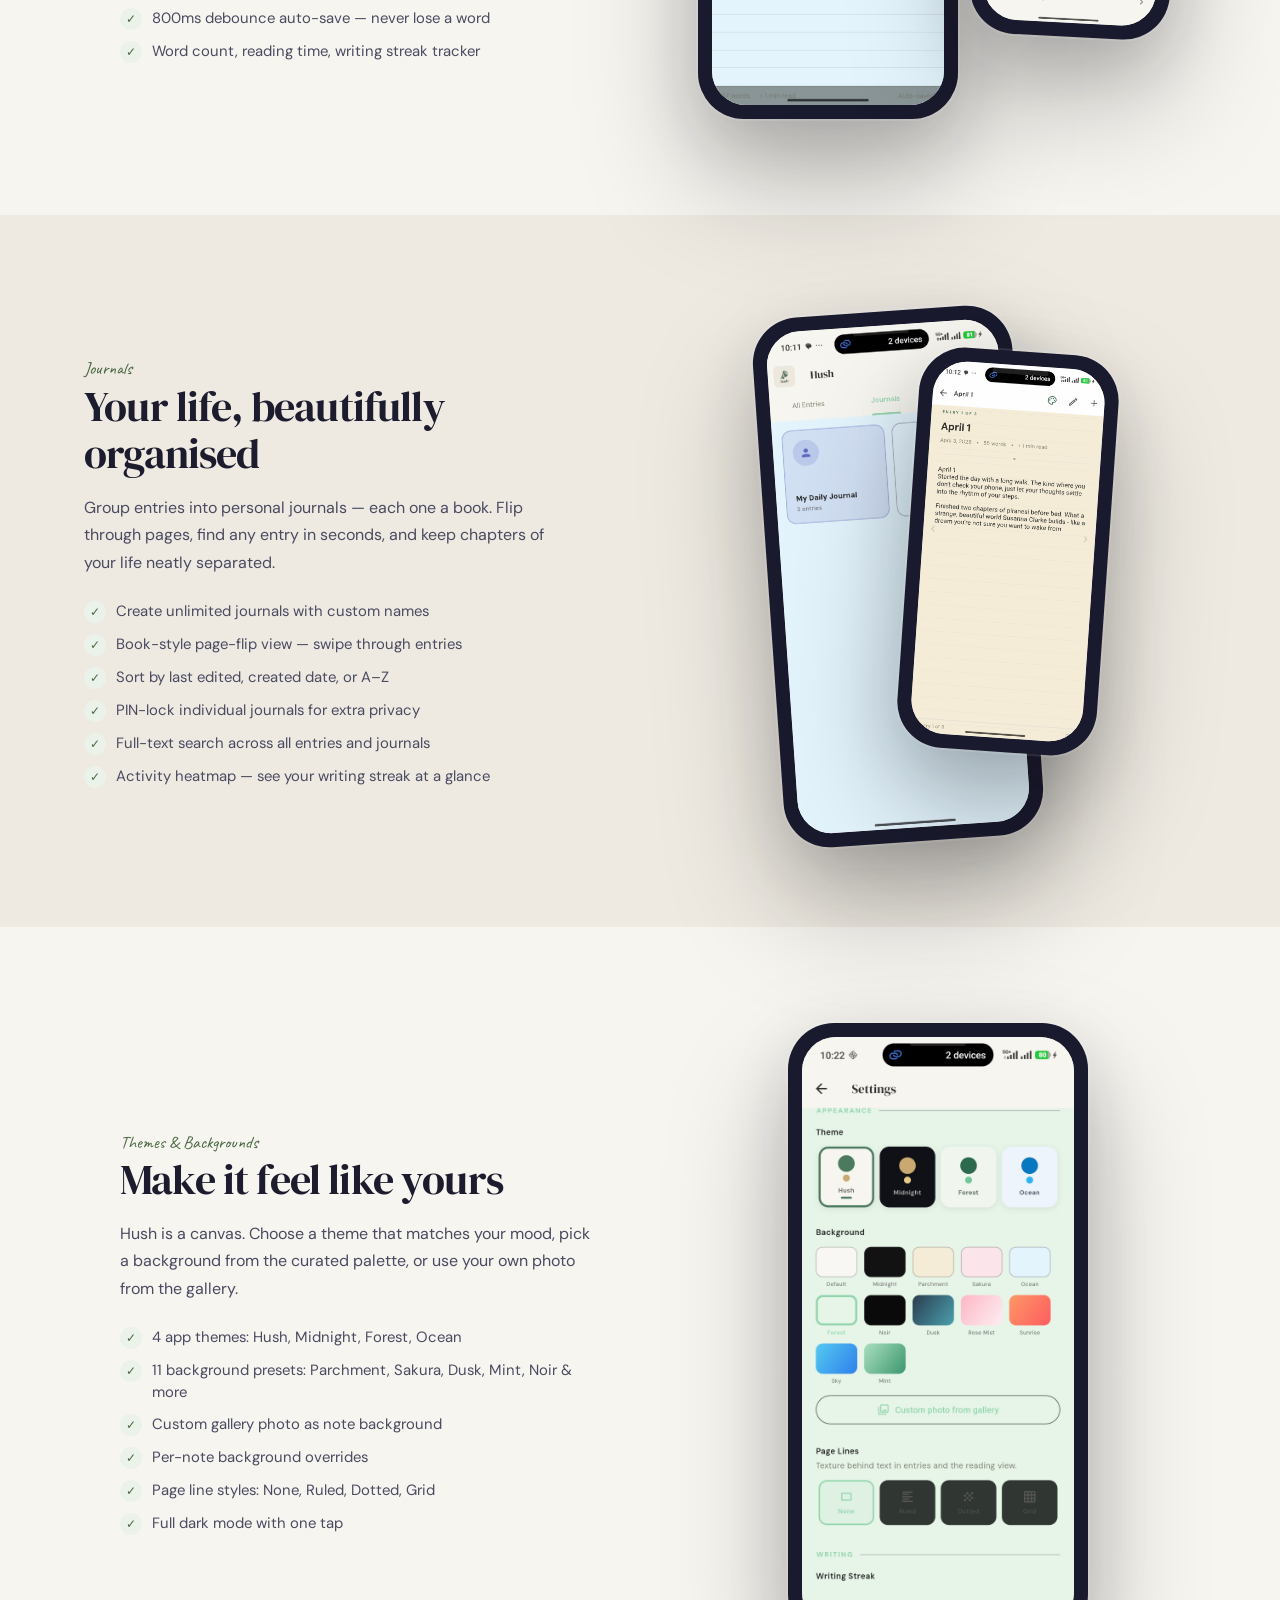
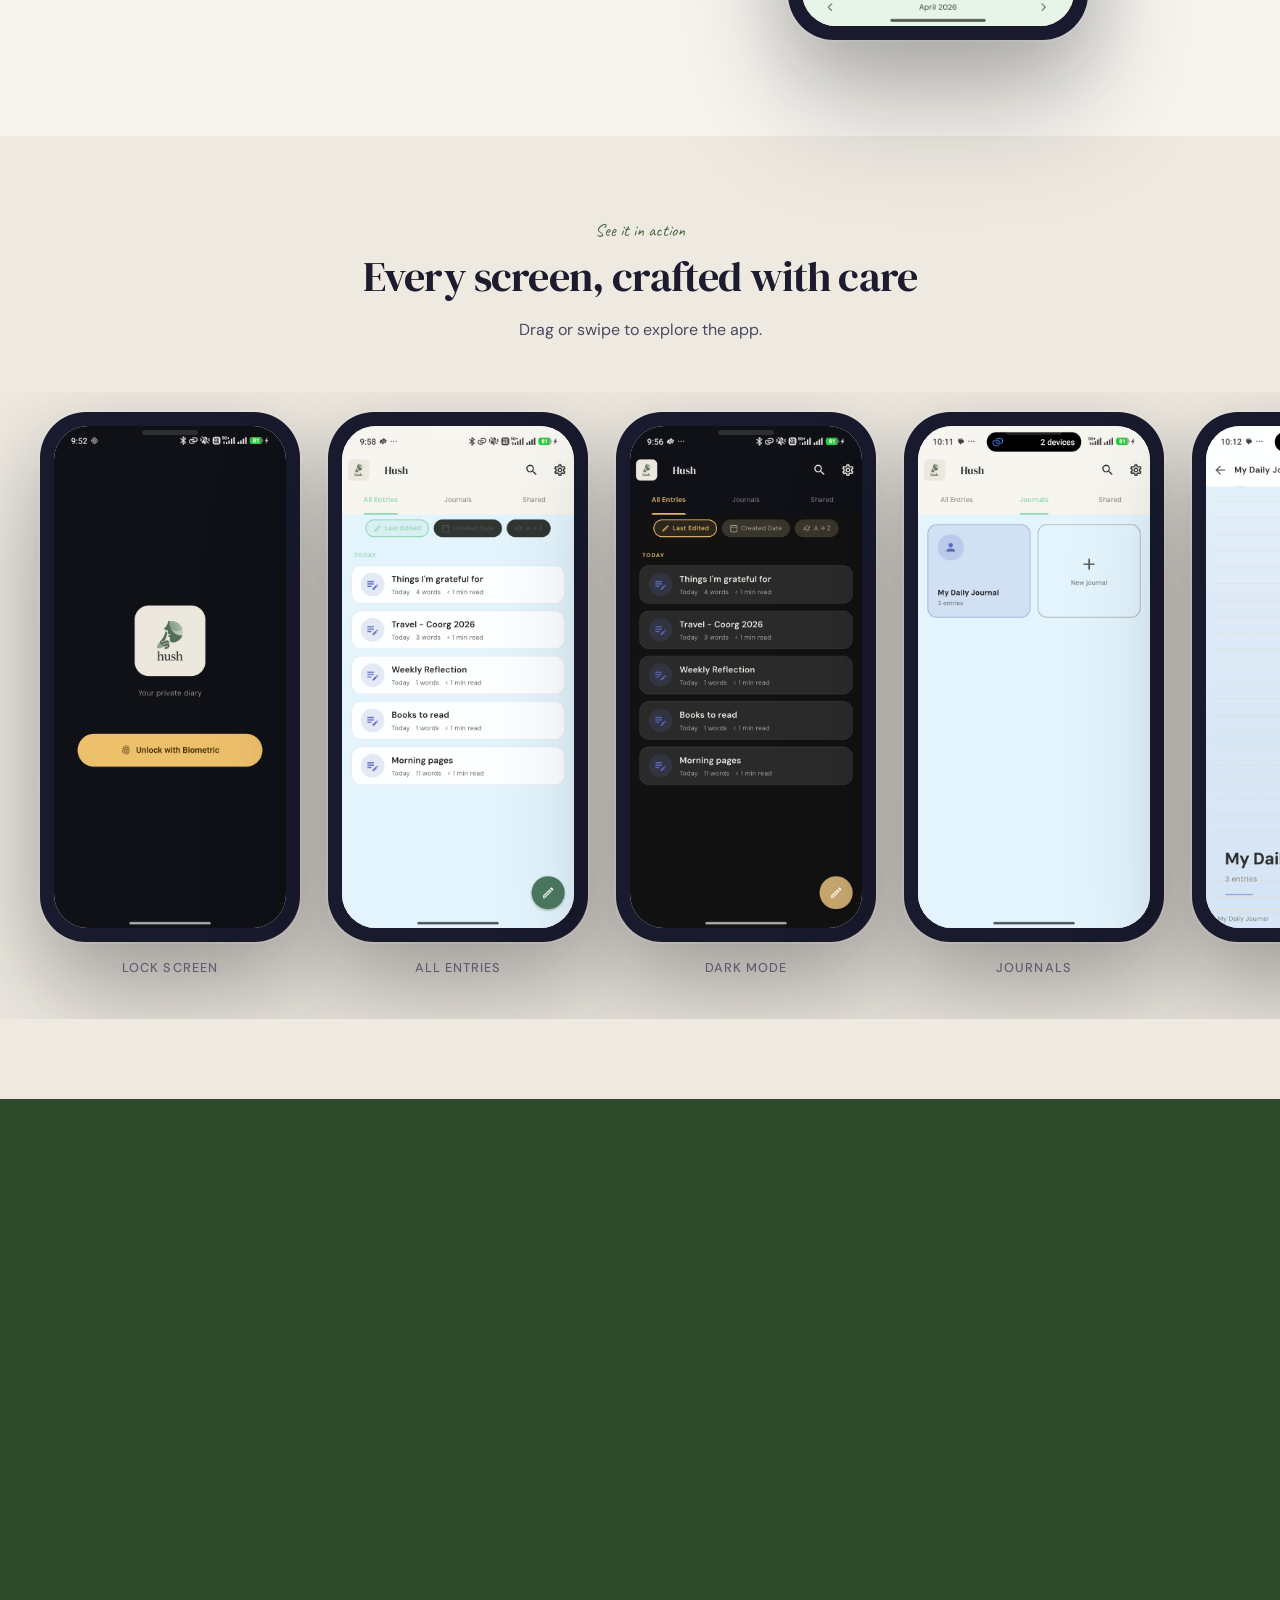
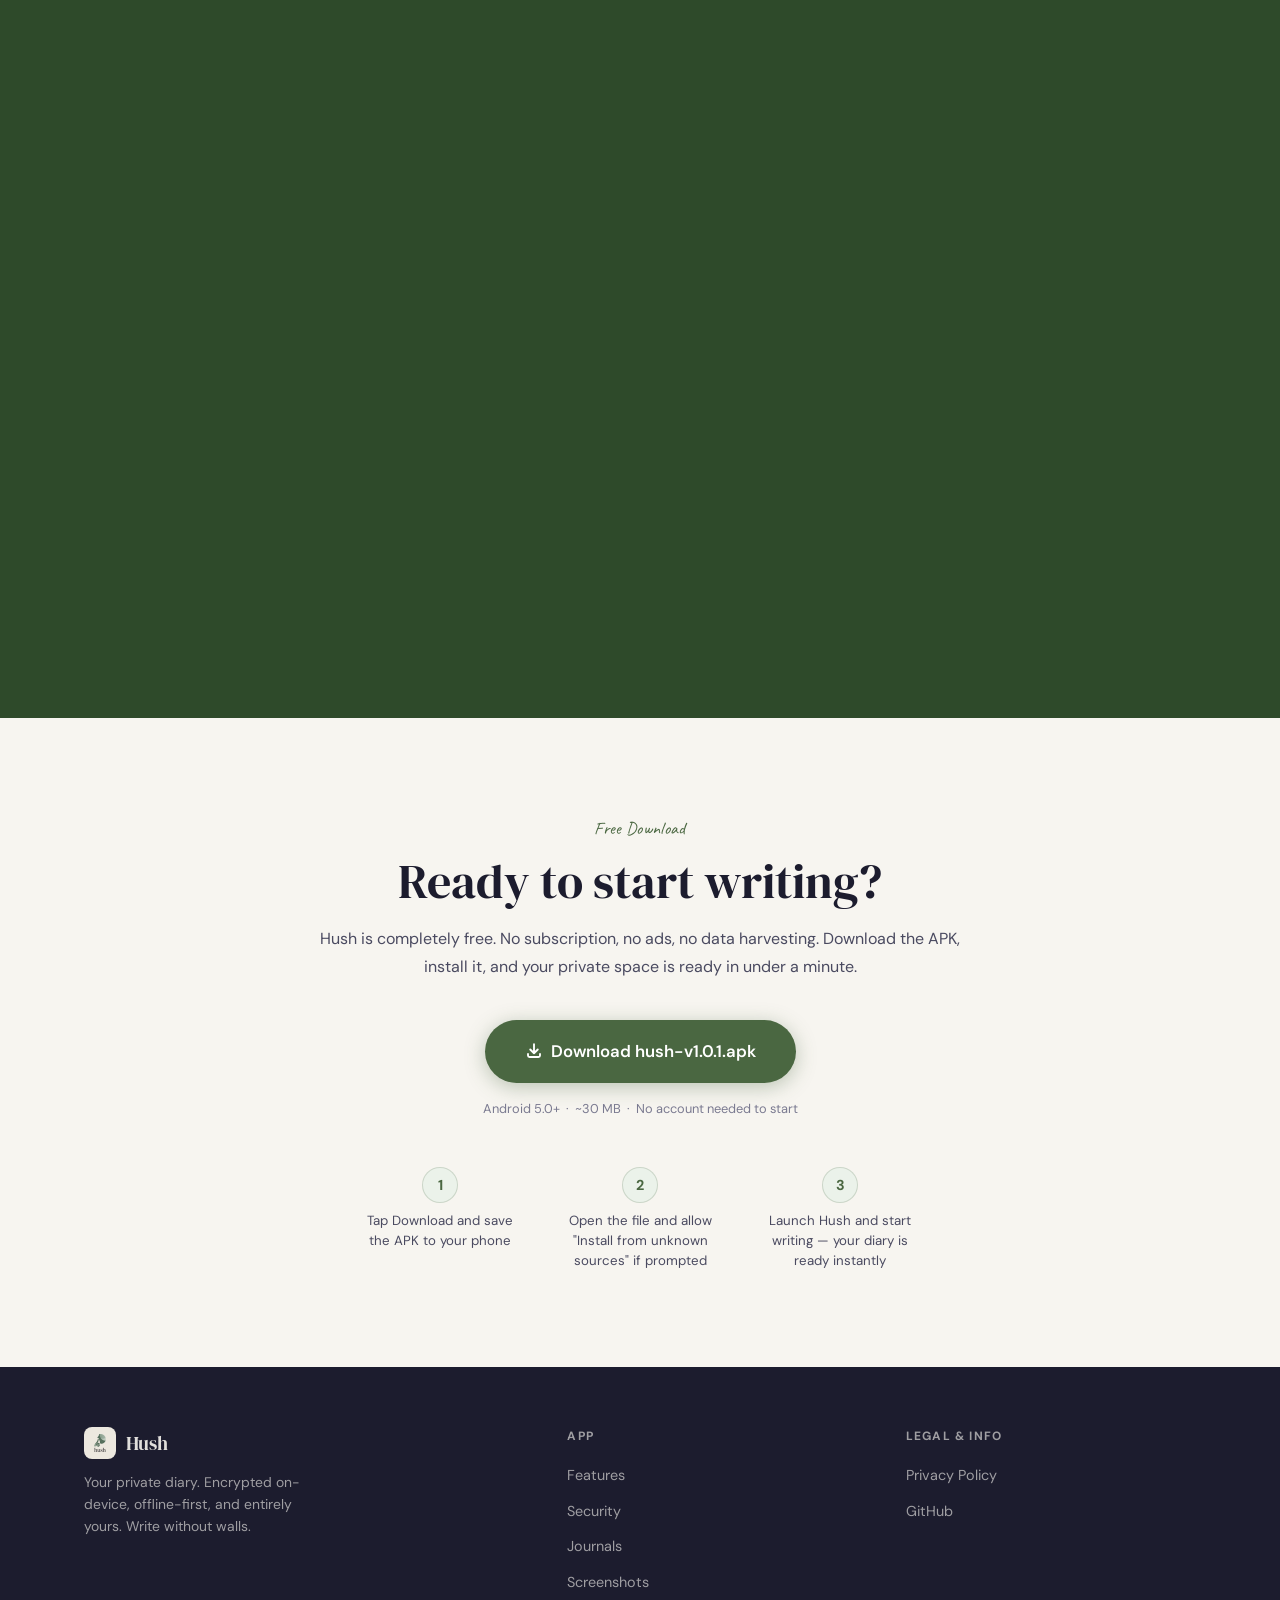
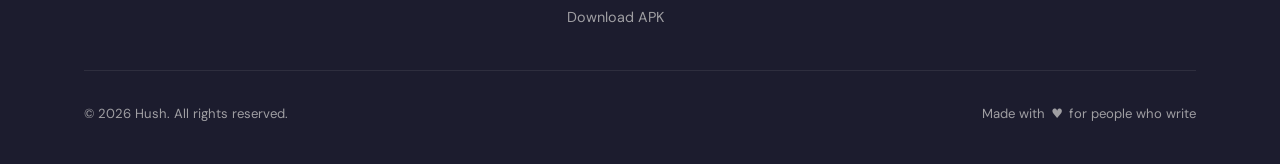
==== commit 485945b9: "sign in google fix" ====
--- a/index.html
+++ b/index.html
@@ -10,7 +10,7 @@
   <meta property="og:title"       content="Hush — Your Private Diary" />
   <meta property="og:description" content="Write freely. Think privately. Live fully. Offline-first, encrypted personal diary for Android." />
   <meta property="og:image"       content="assets/ss_entries.jpg" />
-  <meta property="og:type"        content="website" />
+  <meta property="og:type"        content="website" /> 
 
   <!-- Favicon using app logo -->
   <link rel="icon" type="image/jpeg" href="assets/logo.jpg" />
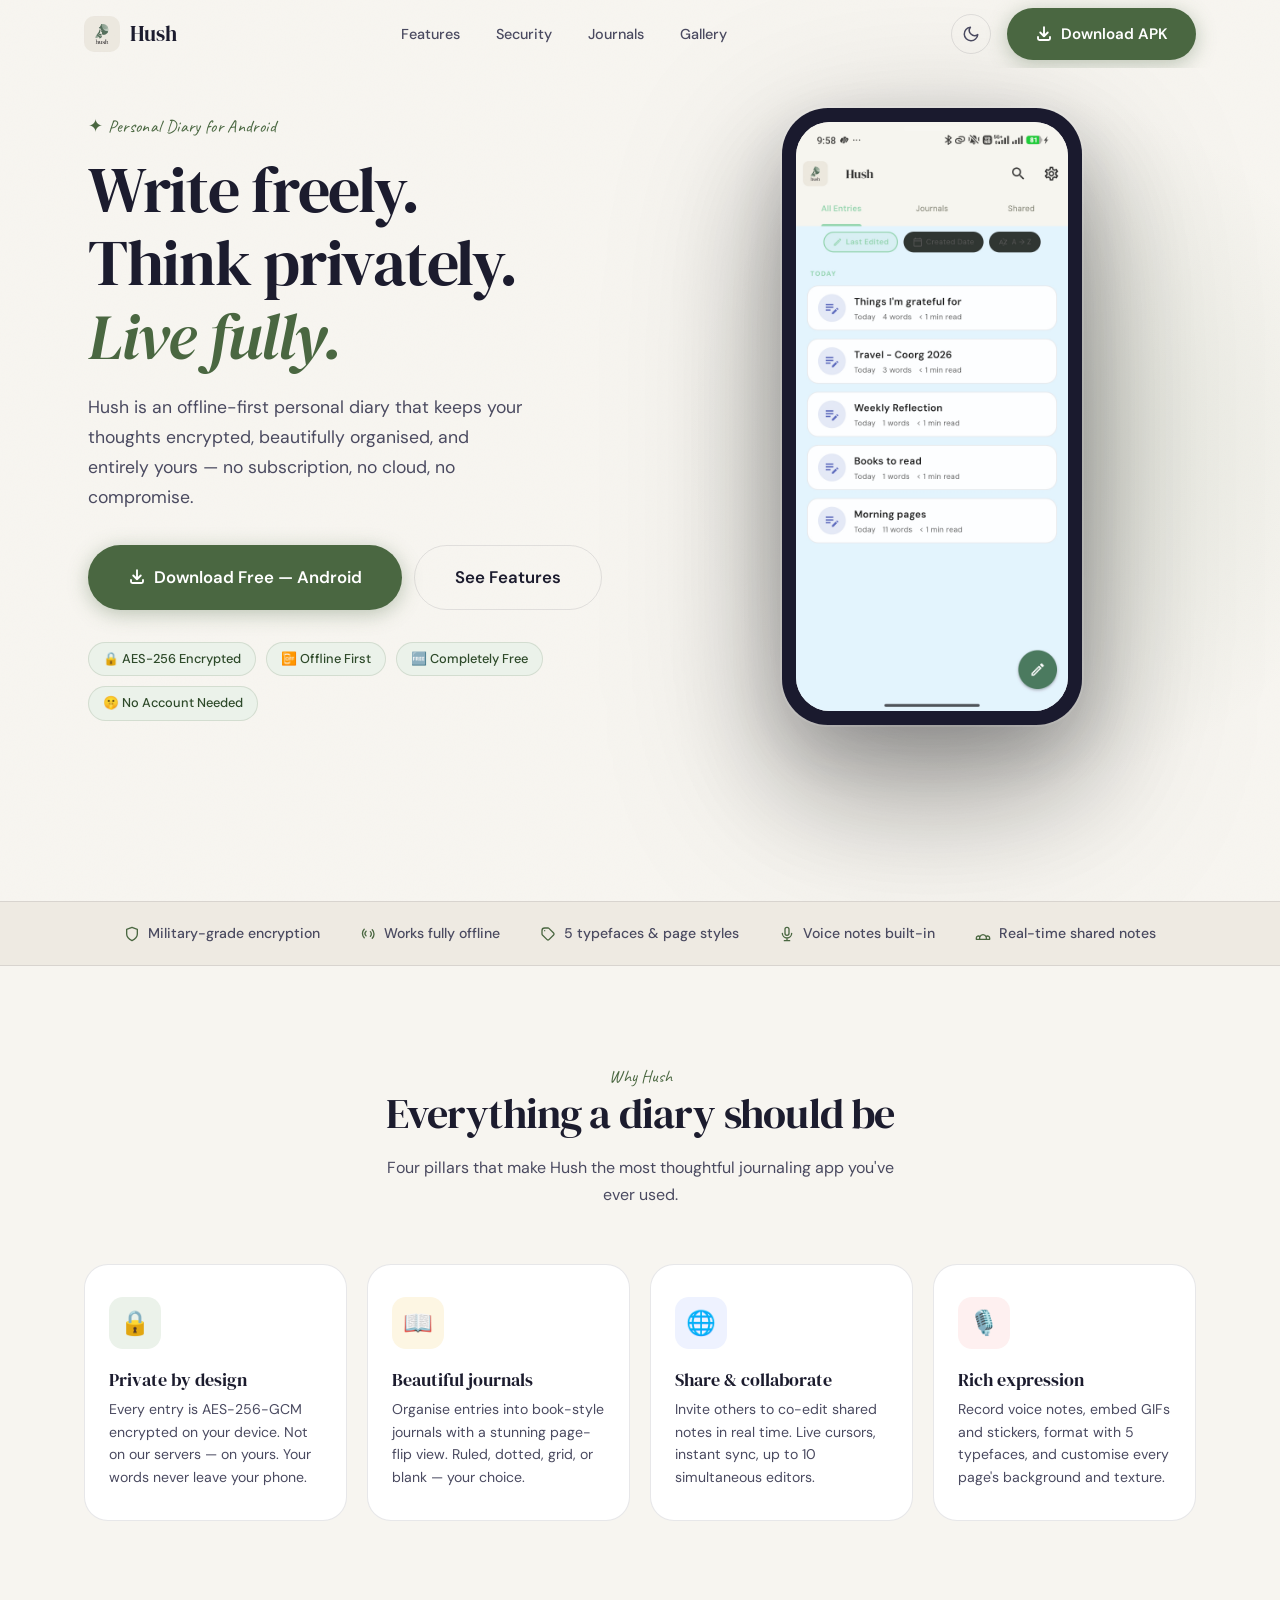
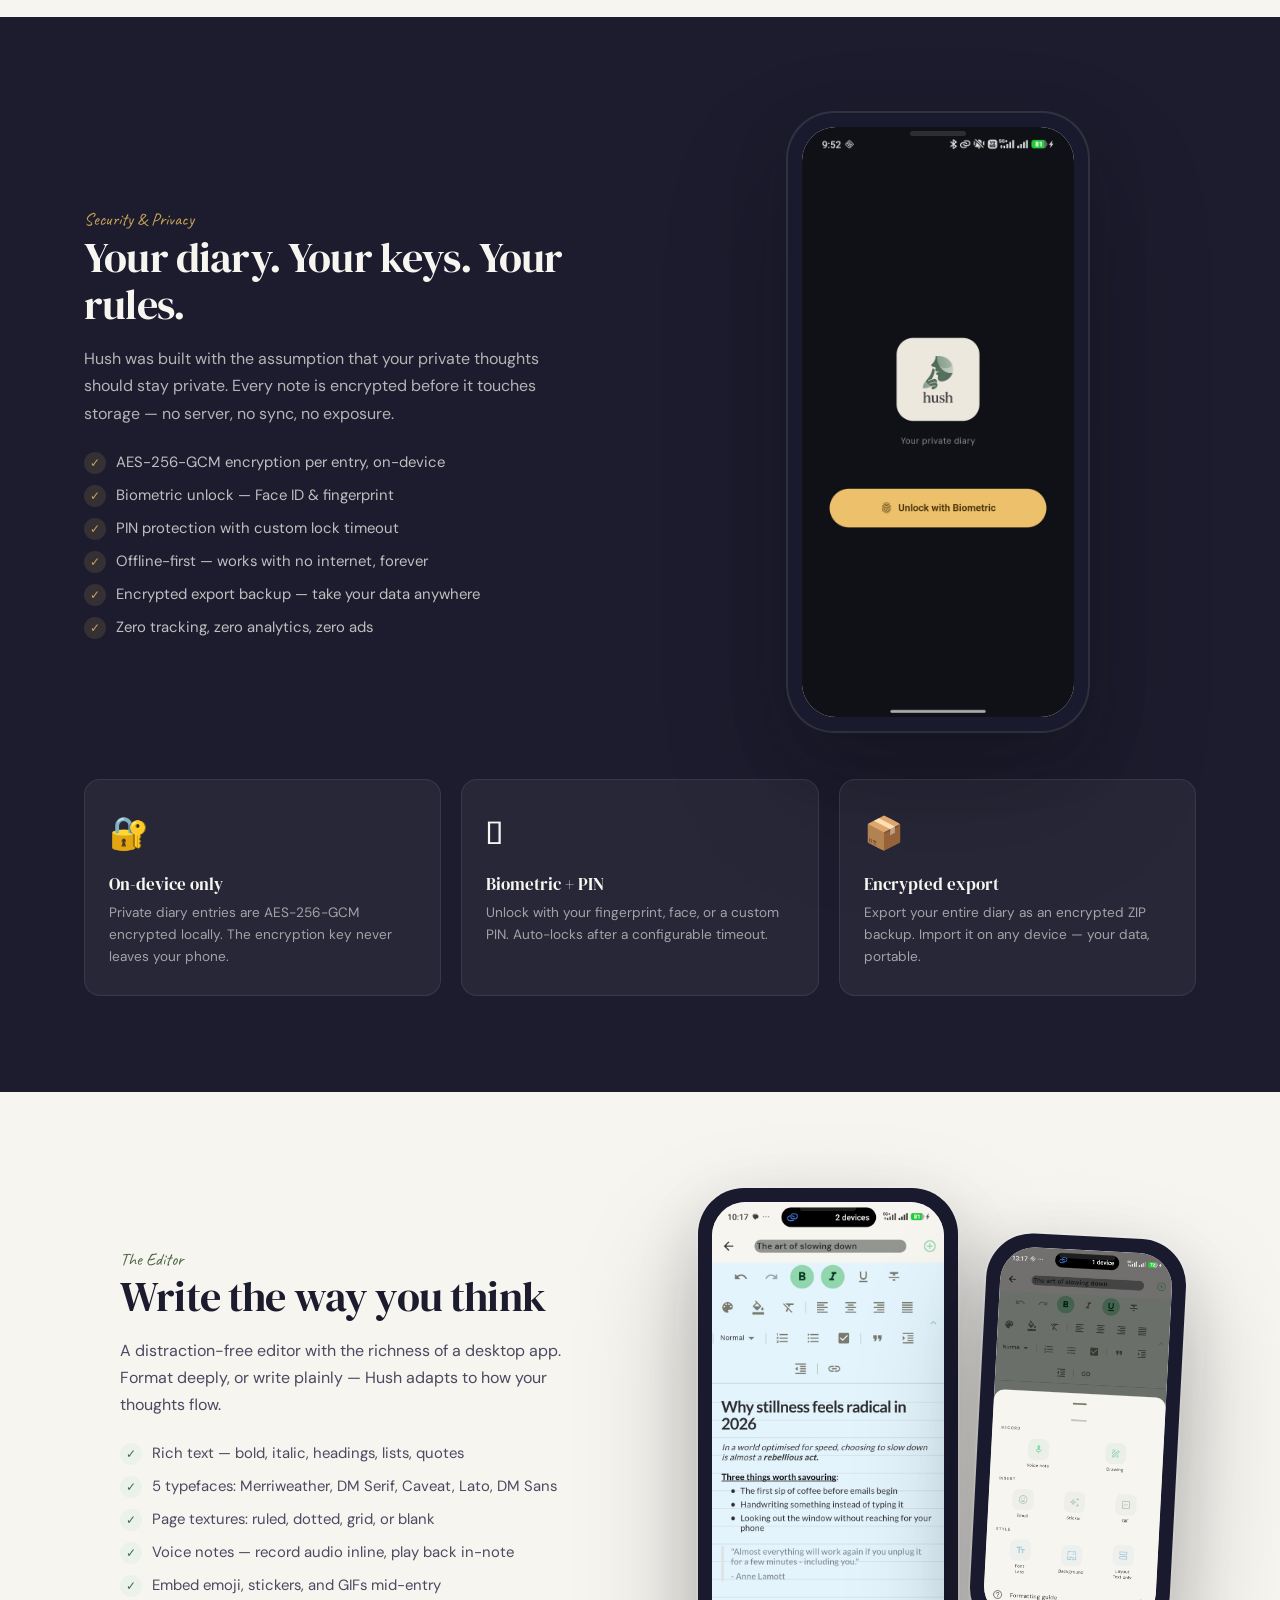
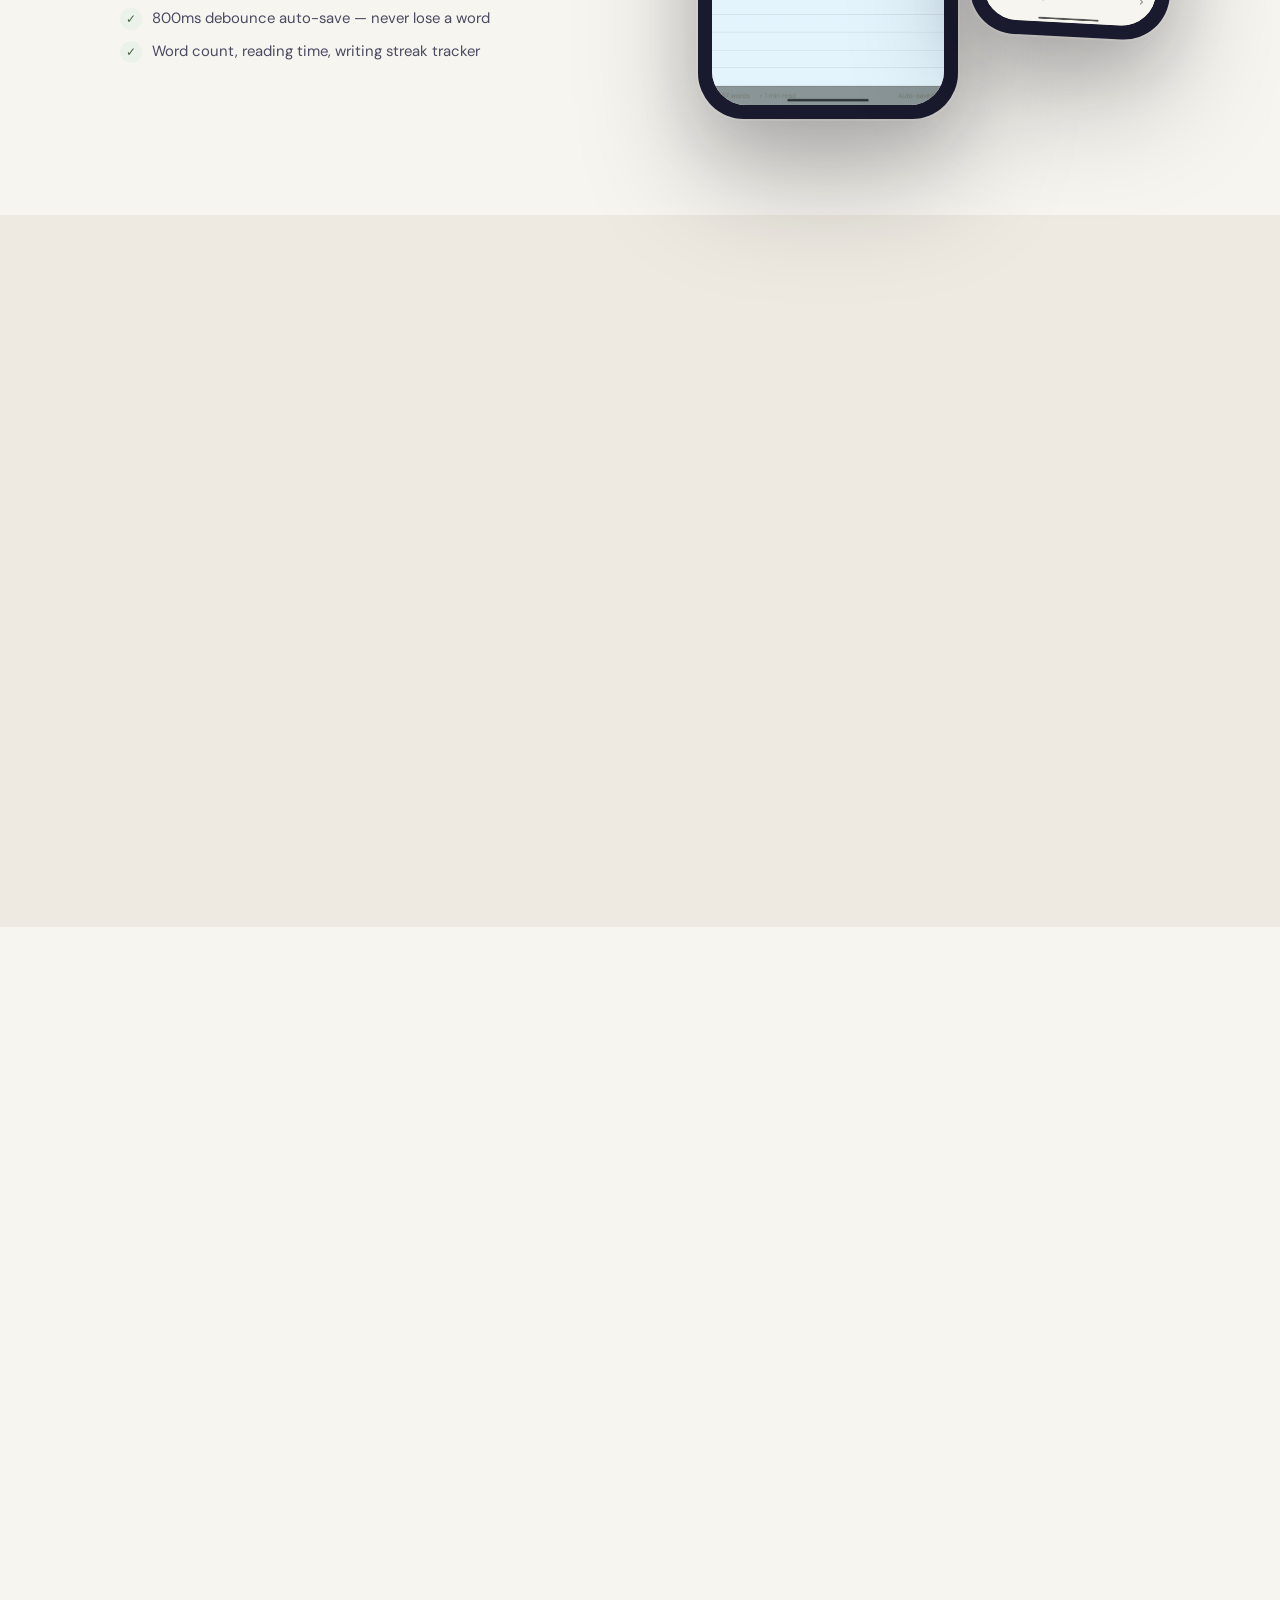
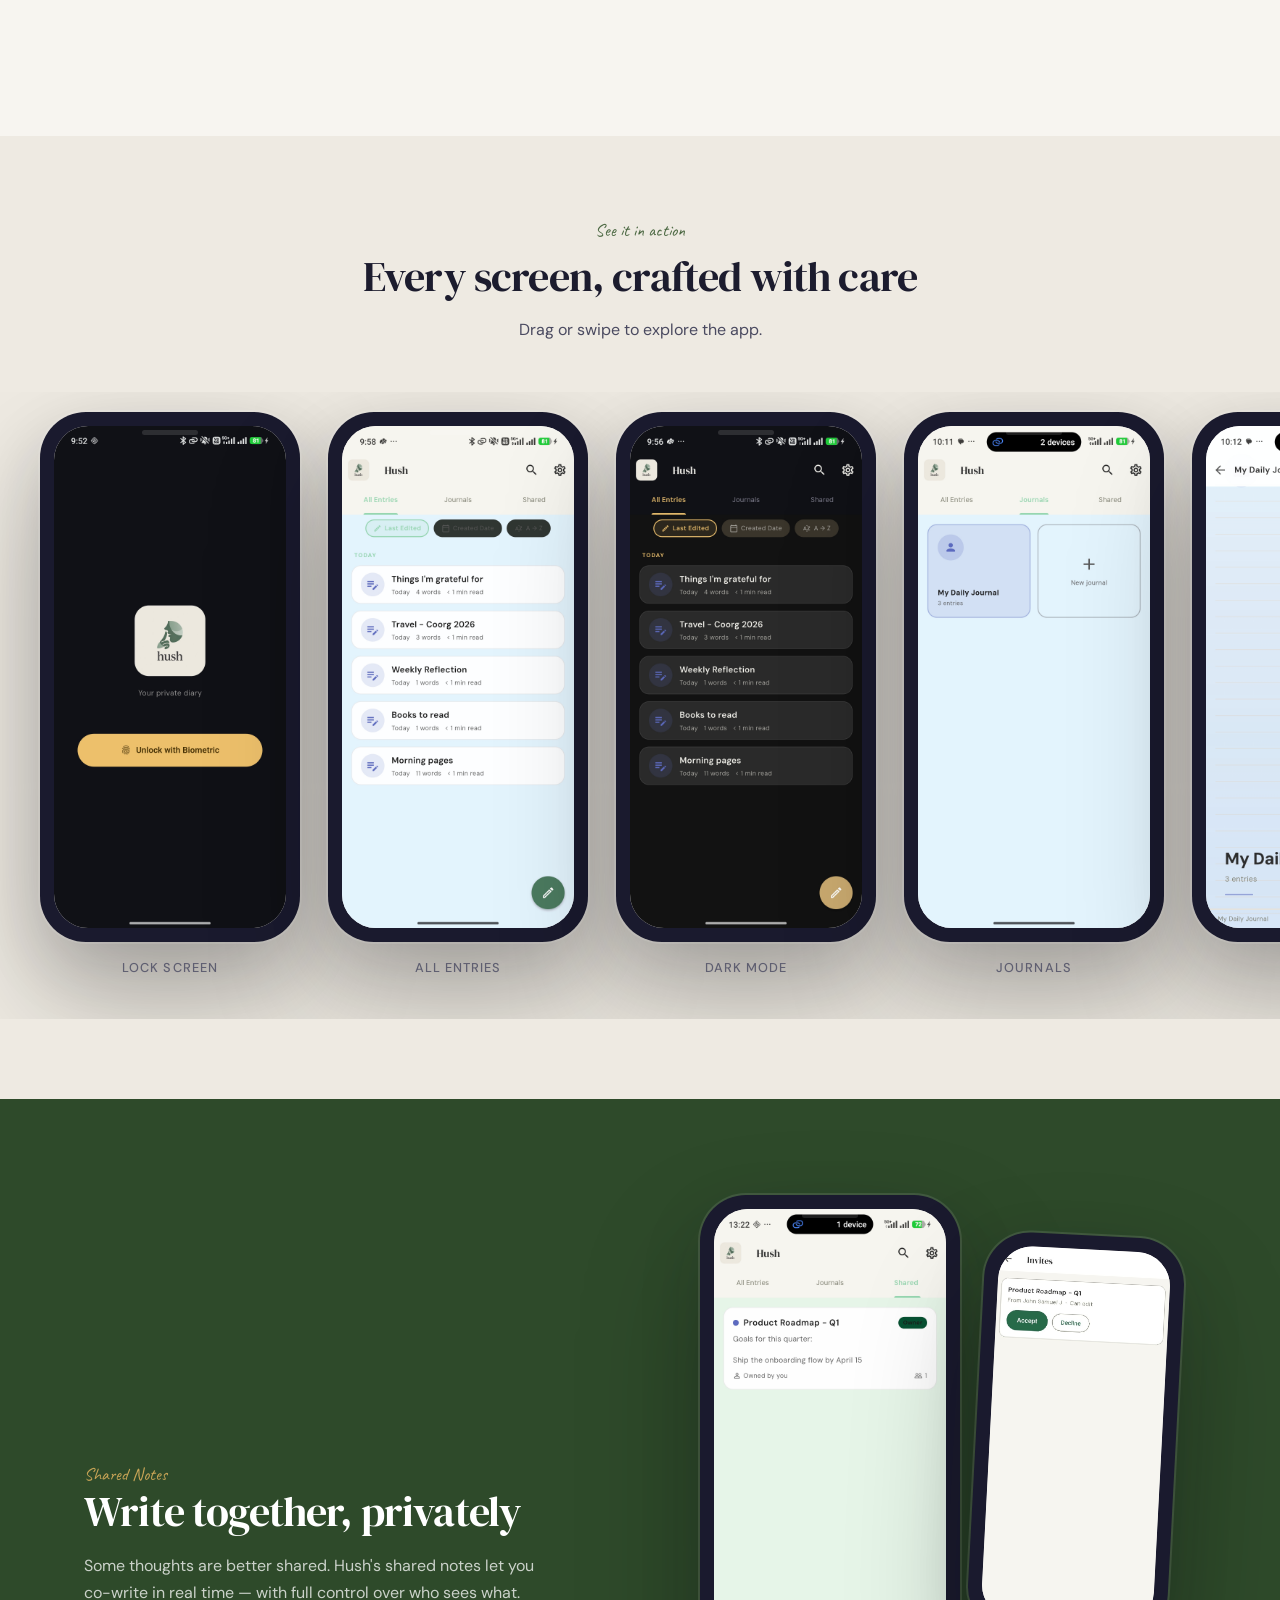
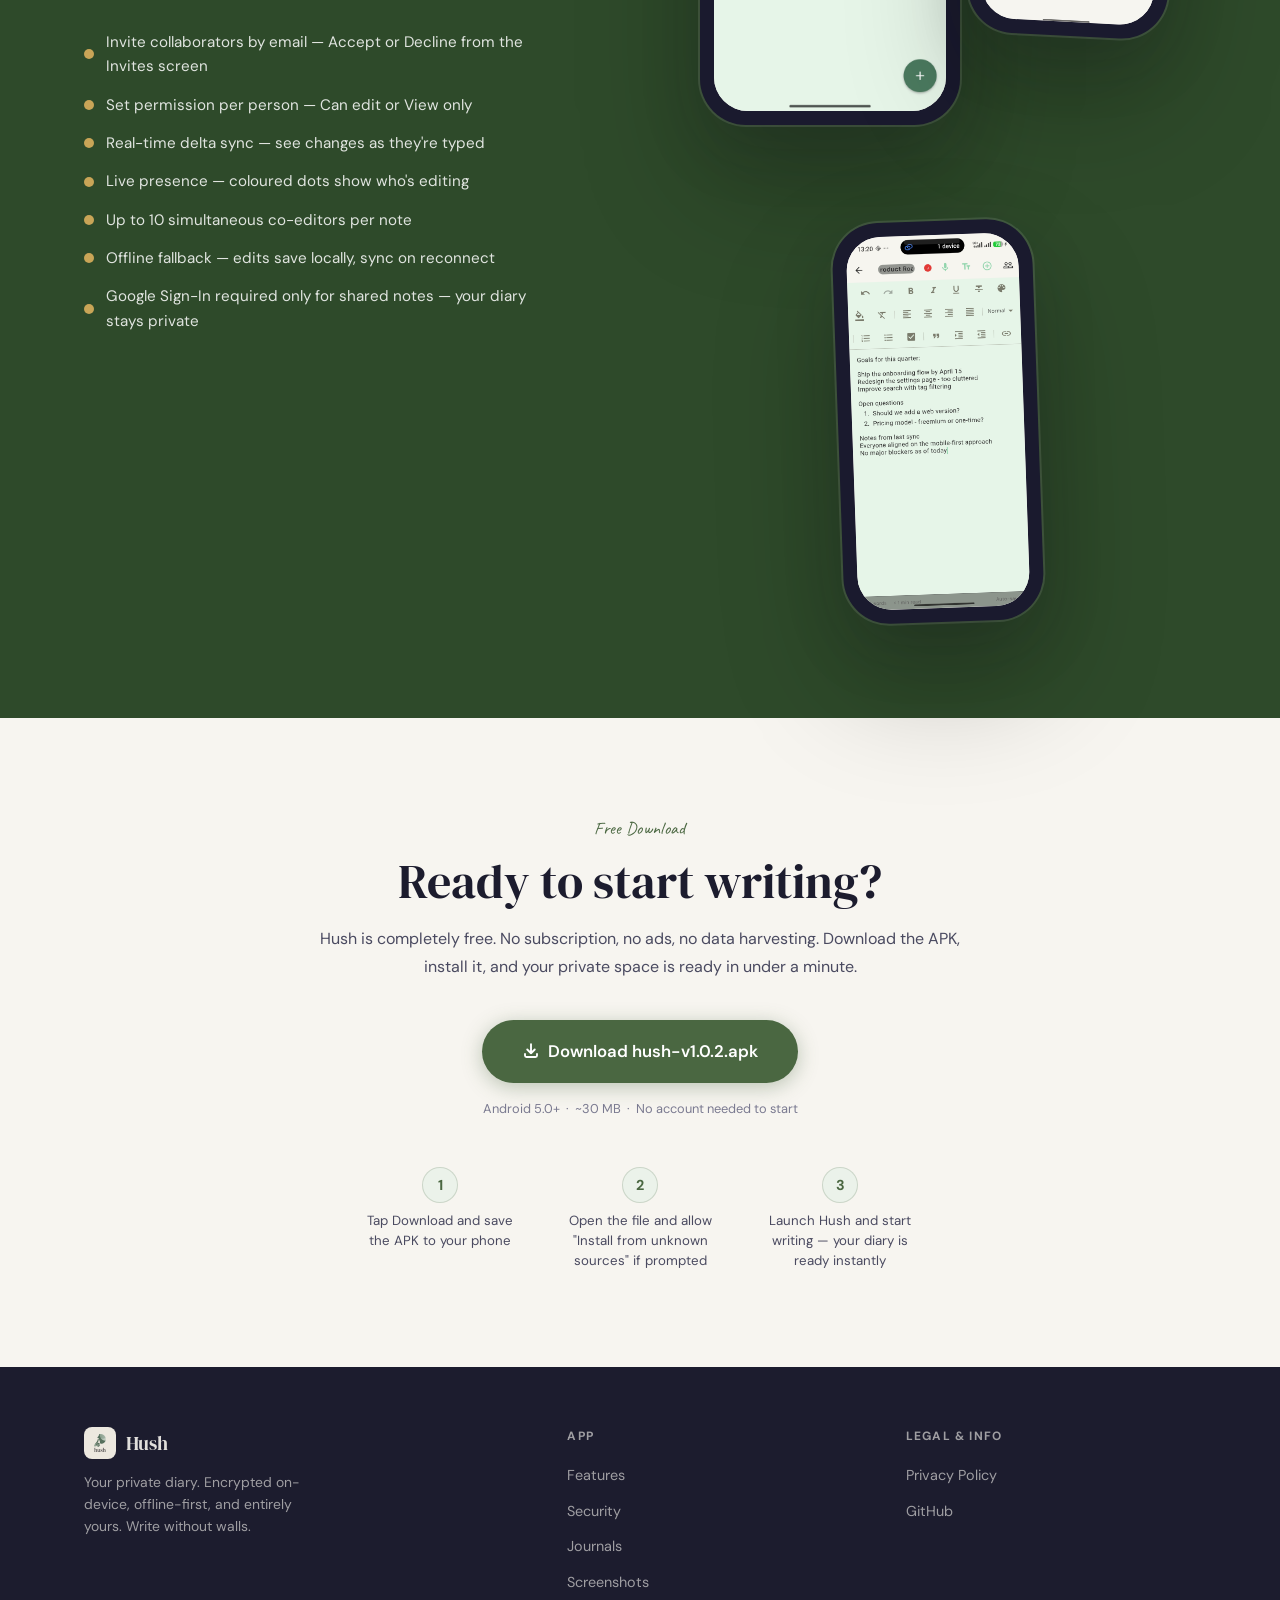
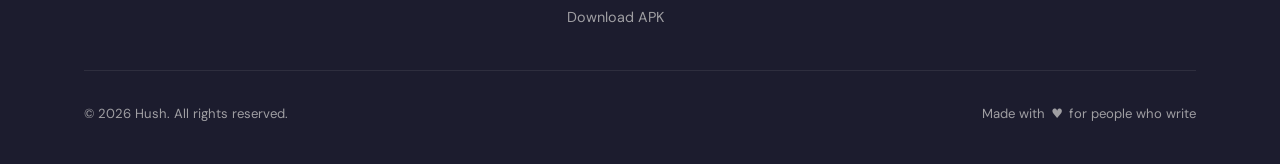
==== commit 1c69ee43: "v1.0.3 release" ====
--- a/index.html
+++ b/index.html
@@ -53,7 +53,7 @@
         <!-- Sun -->
         <svg class="icon-sun" xmlns="http://www.w3.org/2000/svg" width="18" height="18" fill="none" viewBox="0 0 24 24" stroke="currentColor" stroke-width="2"><circle cx="12" cy="12" r="5"/><path stroke-linecap="round" d="M12 1v2M12 21v2M4.22 4.22l1.42 1.42M18.36 18.36l1.42 1.42M1 12h2M21 12h2M4.22 19.78l1.42-1.42M18.36 5.64l1.42-1.42"/></svg>
       </button>
-      <a href="downloads/hush-v1.0.1.apk" class="btn btn--primary js-download" download>
+      <a href="downloads/hush-v1.0.2.apk" class="btn btn--primary js-download" download>
         <svg xmlns="http://www.w3.org/2000/svg" fill="none" viewBox="0 0 24 24" stroke="currentColor" stroke-width="2.5"><path stroke-linecap="round" stroke-linejoin="round" d="M4 16v2a2 2 0 002 2h12a2 2 0 002-2v-2M7 10l5 5 5-5M12 15V3"/></svg>
         <span class="nav__btn-text">Download APK</span>
       </a>
@@ -82,7 +82,7 @@
         beautifully organised, and entirely yours — no subscription, no cloud, no compromise.
       </p>
       <div class="hero__actions">
-        <a href="downloads/hush-v1.0.1.apk" class="btn btn--primary btn--large js-download" download>
+        <a href="downloads/hush-v1.0.2.apk" class="btn btn--primary btn--large js-download" download>
           <svg xmlns="http://www.w3.org/2000/svg" fill="none" viewBox="0 0 24 24" stroke="currentColor" stroke-width="2.5"><path stroke-linecap="round" stroke-linejoin="round" d="M4 16v2a2 2 0 002 2h12a2 2 0 002-2v-2M7 10l5 5 5-5M12 15V3"/></svg>
           Download Free — Android
         </a>
@@ -542,9 +542,9 @@
       </p>
 
       <div class="download__cta">
-        <a href="downloads/hush-v1.0.1.apk" class="btn btn--primary btn--large js-download" download>
+        <a href="downloads/hush-v1.0.2.apk" class="btn btn--primary btn--large js-download" download>
           <svg xmlns="http://www.w3.org/2000/svg" fill="none" viewBox="0 0 24 24" stroke="currentColor" stroke-width="2.5" width="20" height="20"><path stroke-linecap="round" stroke-linejoin="round" d="M4 16v2a2 2 0 002 2h12a2 2 0 002-2v-2M7 10l5 5 5-5M12 15V3"/></svg>
-          Download hush-v1.0.1.apk
+          Download hush-v1.0.2.apk
         </a>
         <p class="download__meta">Android 5.0+ &nbsp;·&nbsp; ~30 MB &nbsp;·&nbsp; No account needed to start</p>
       </div>
